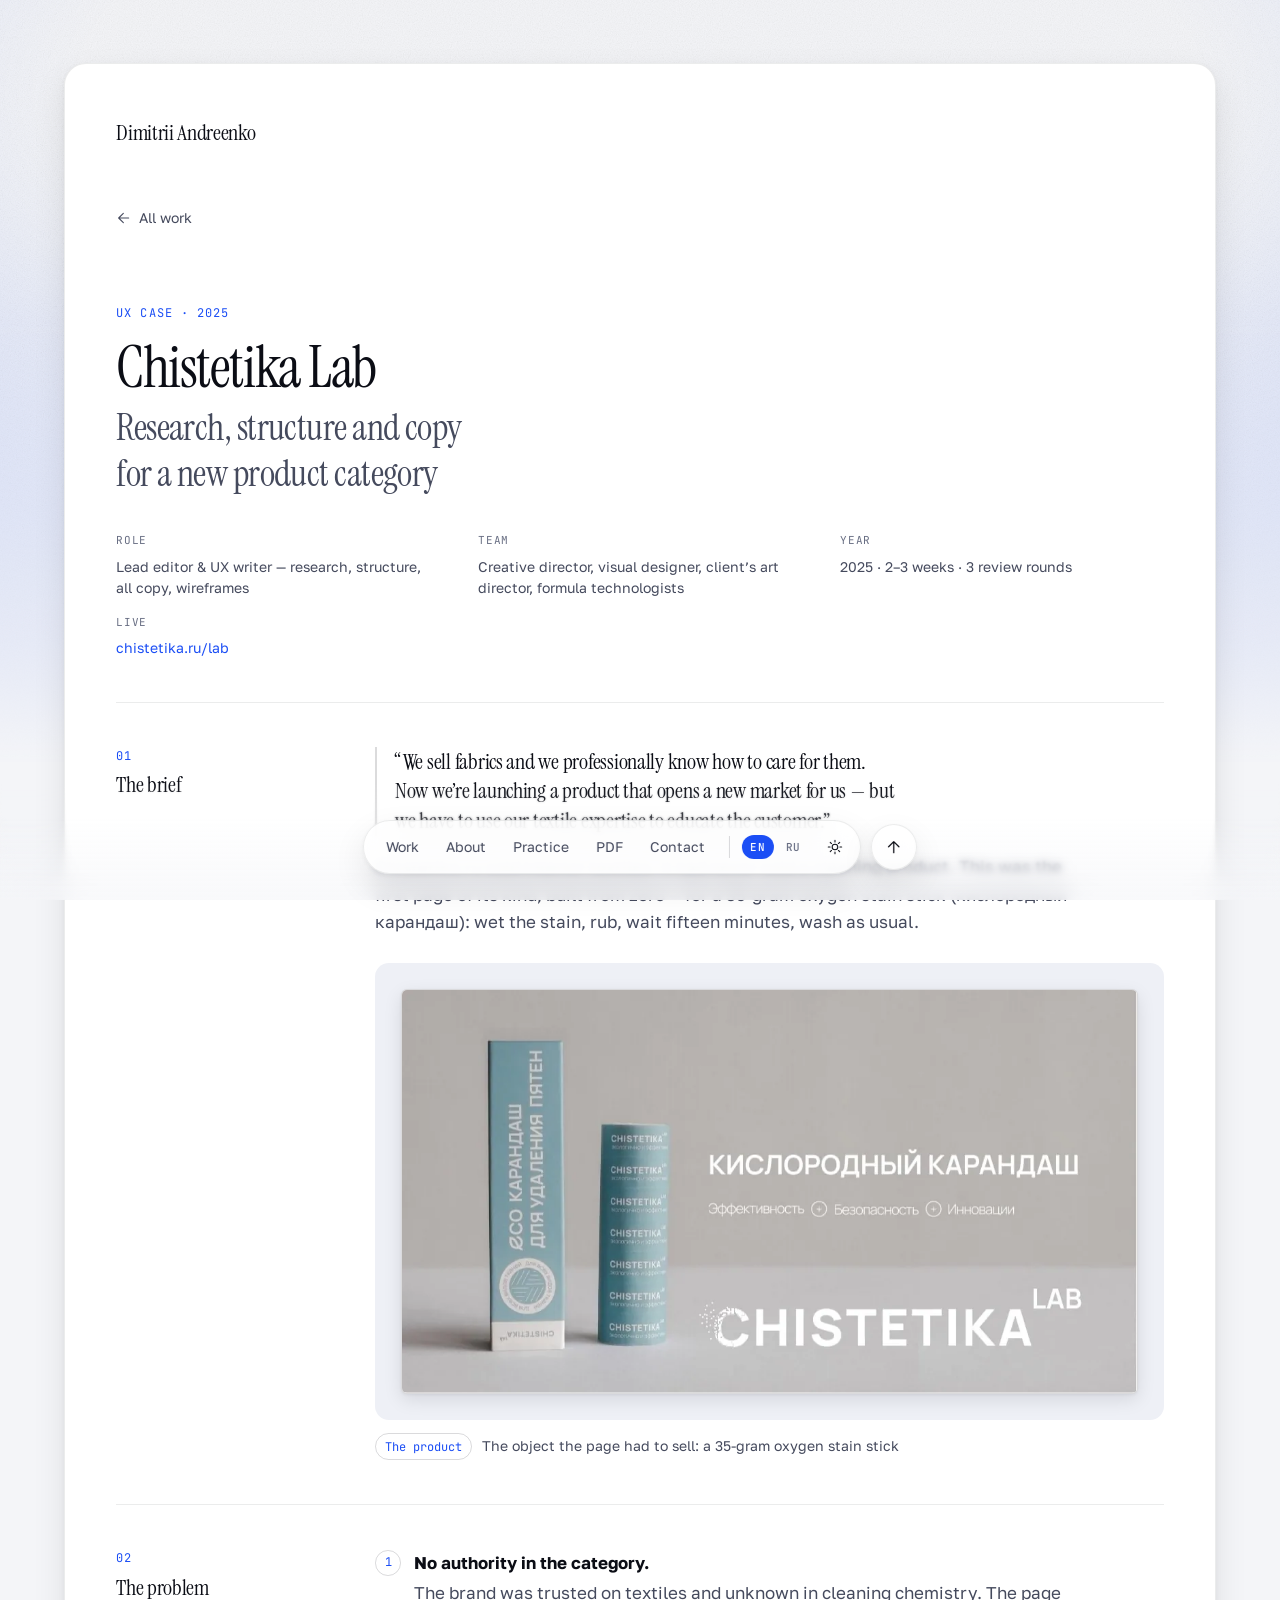
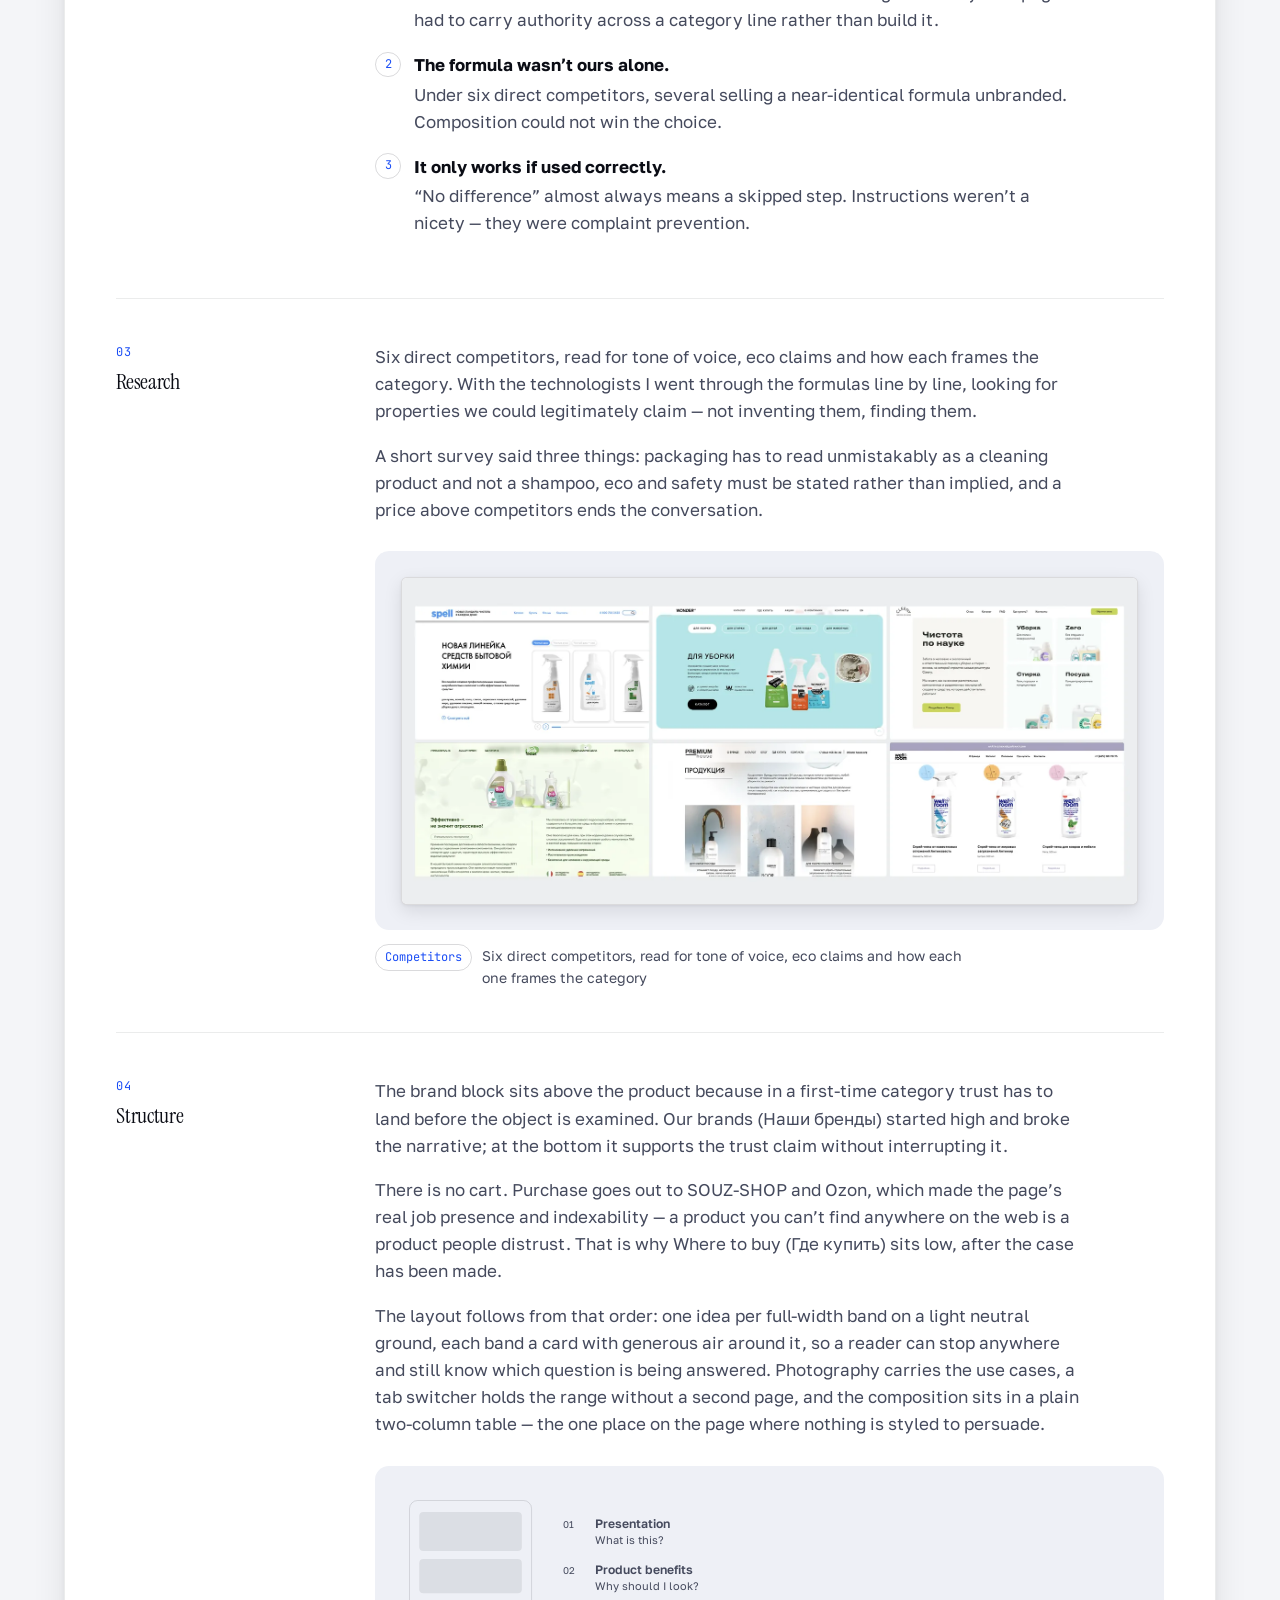
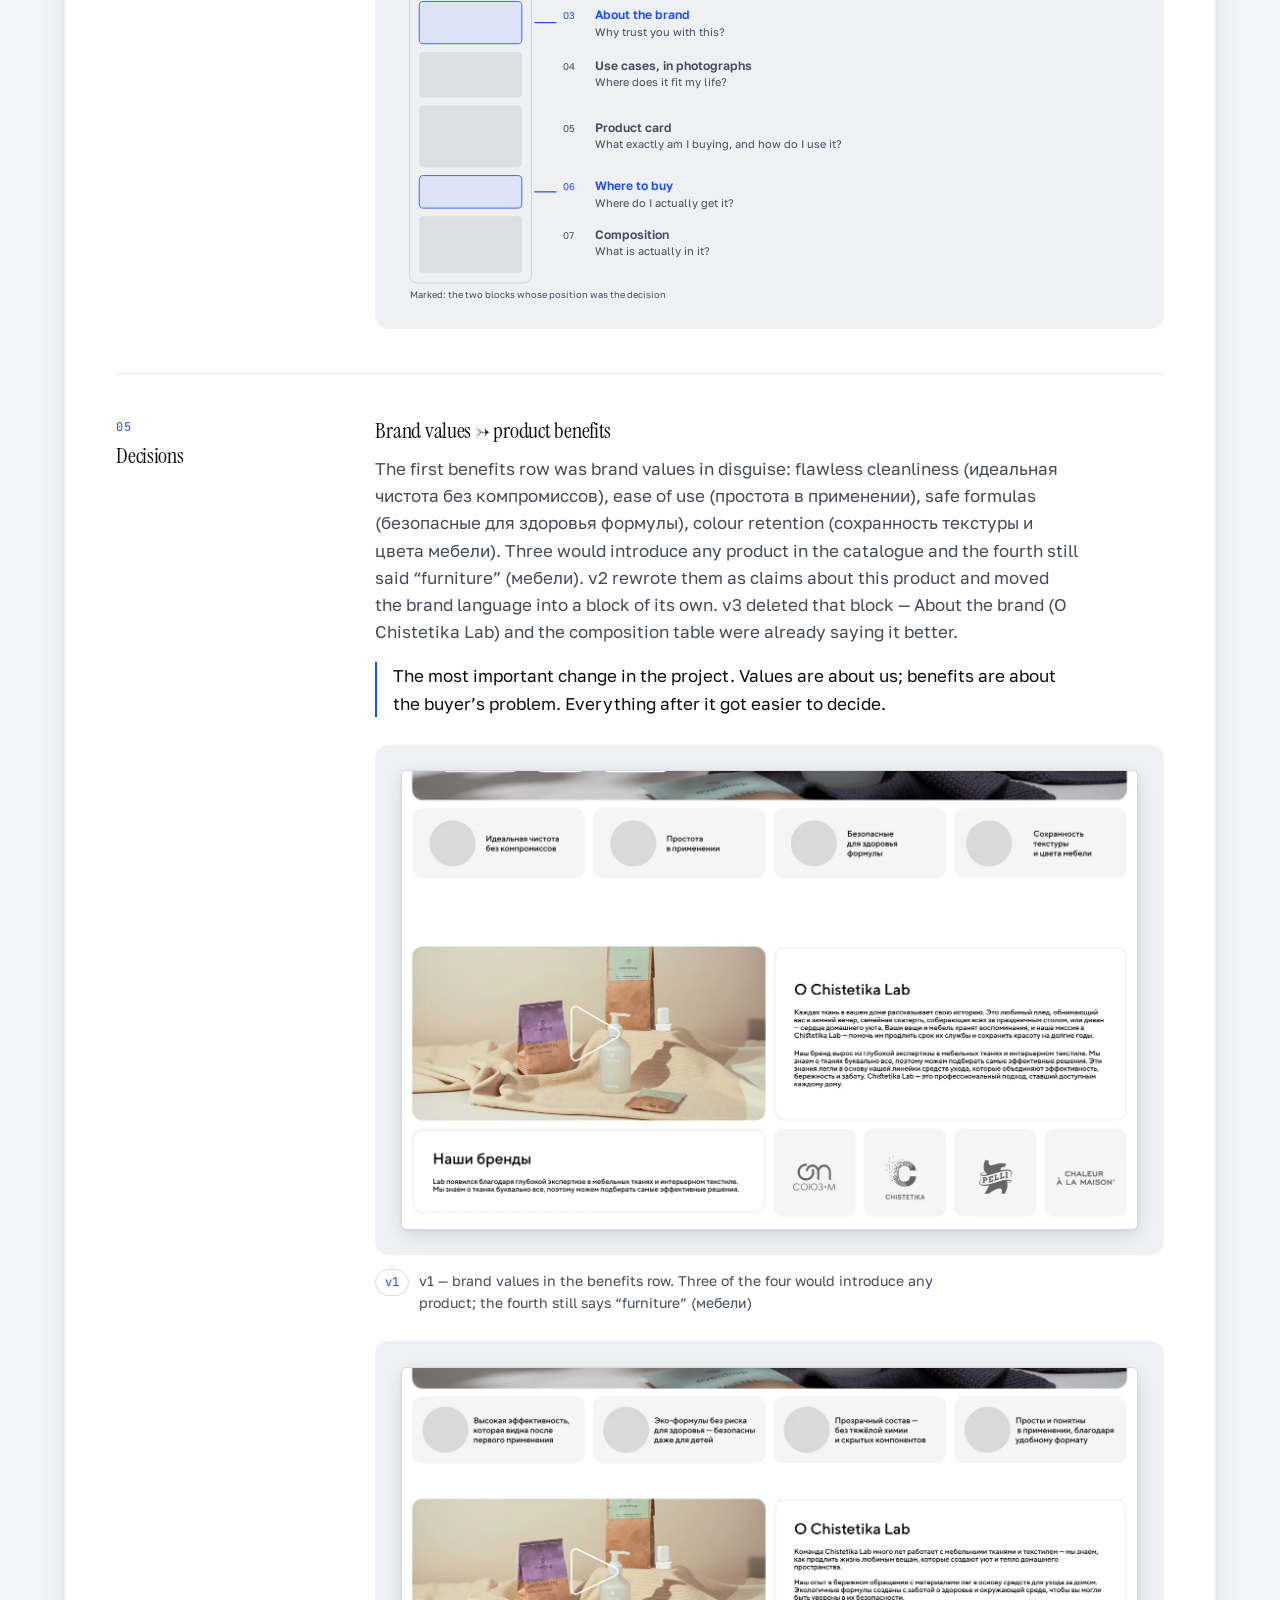
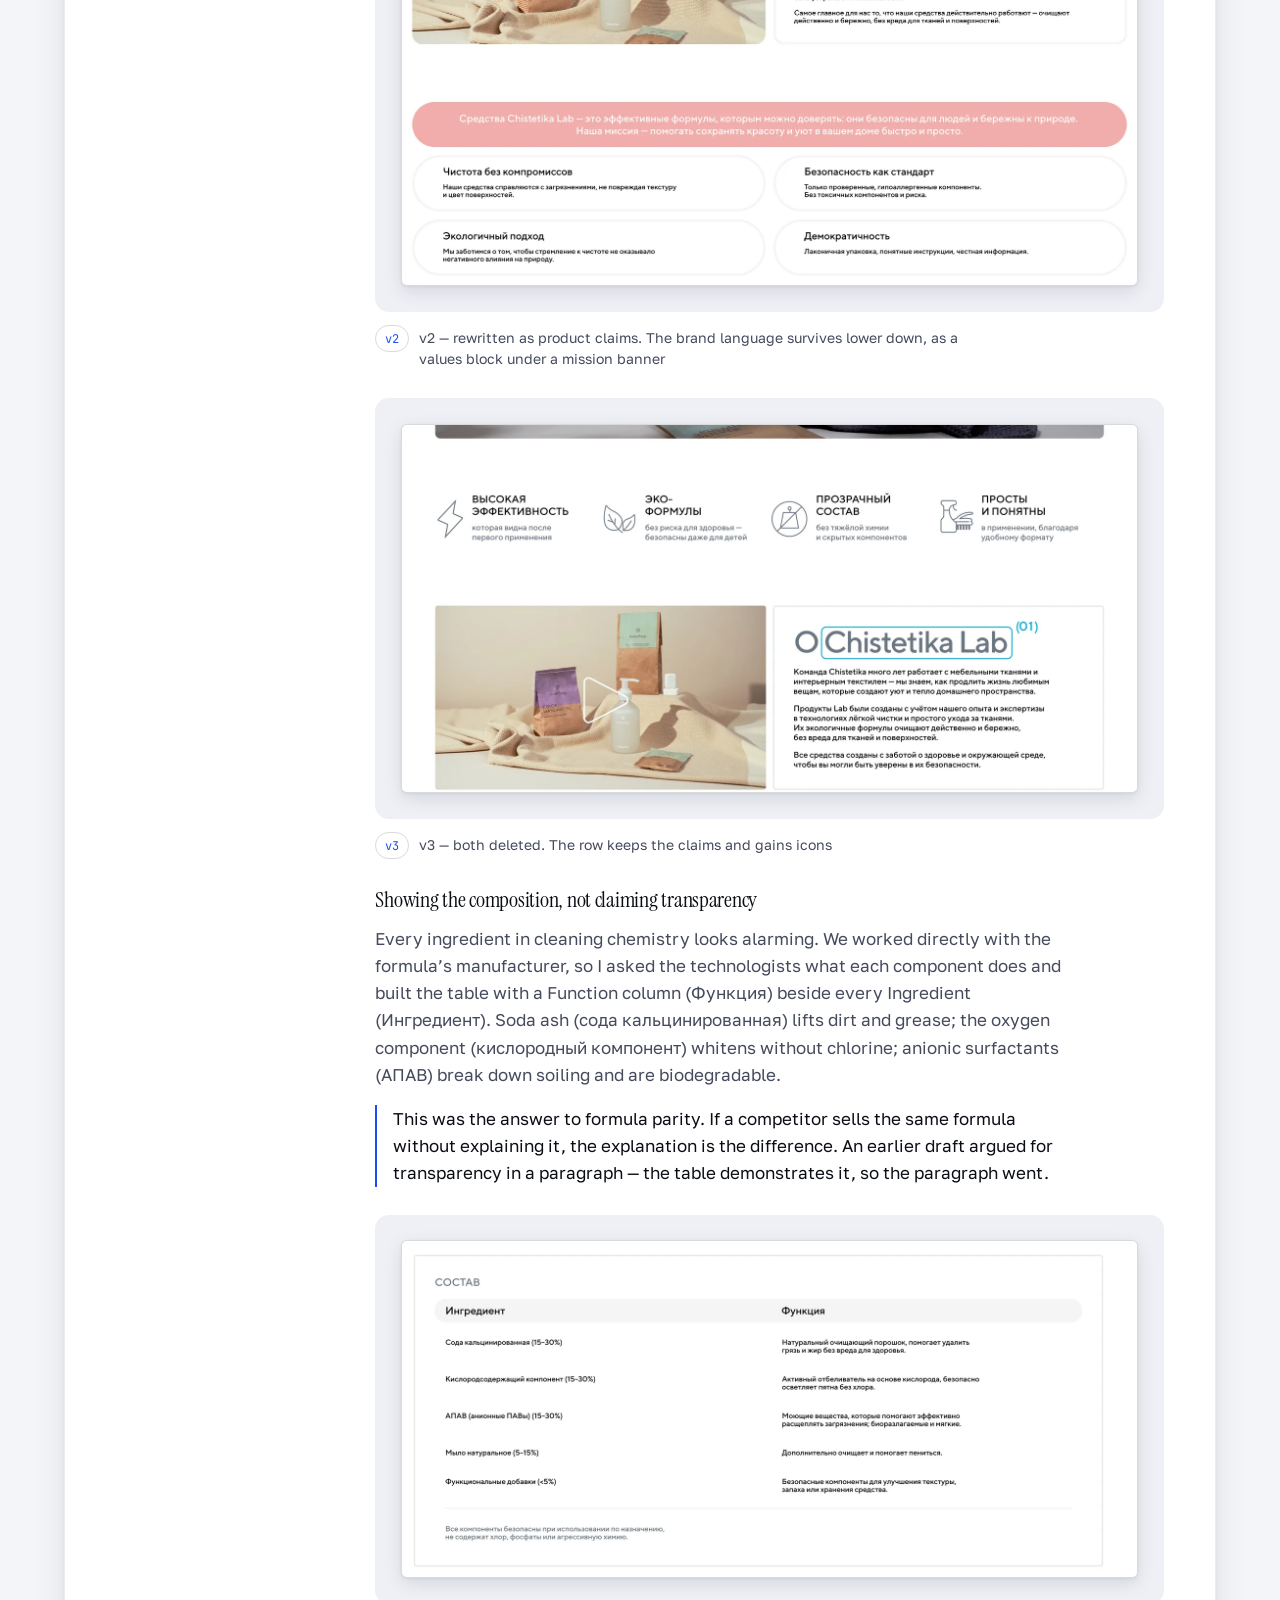
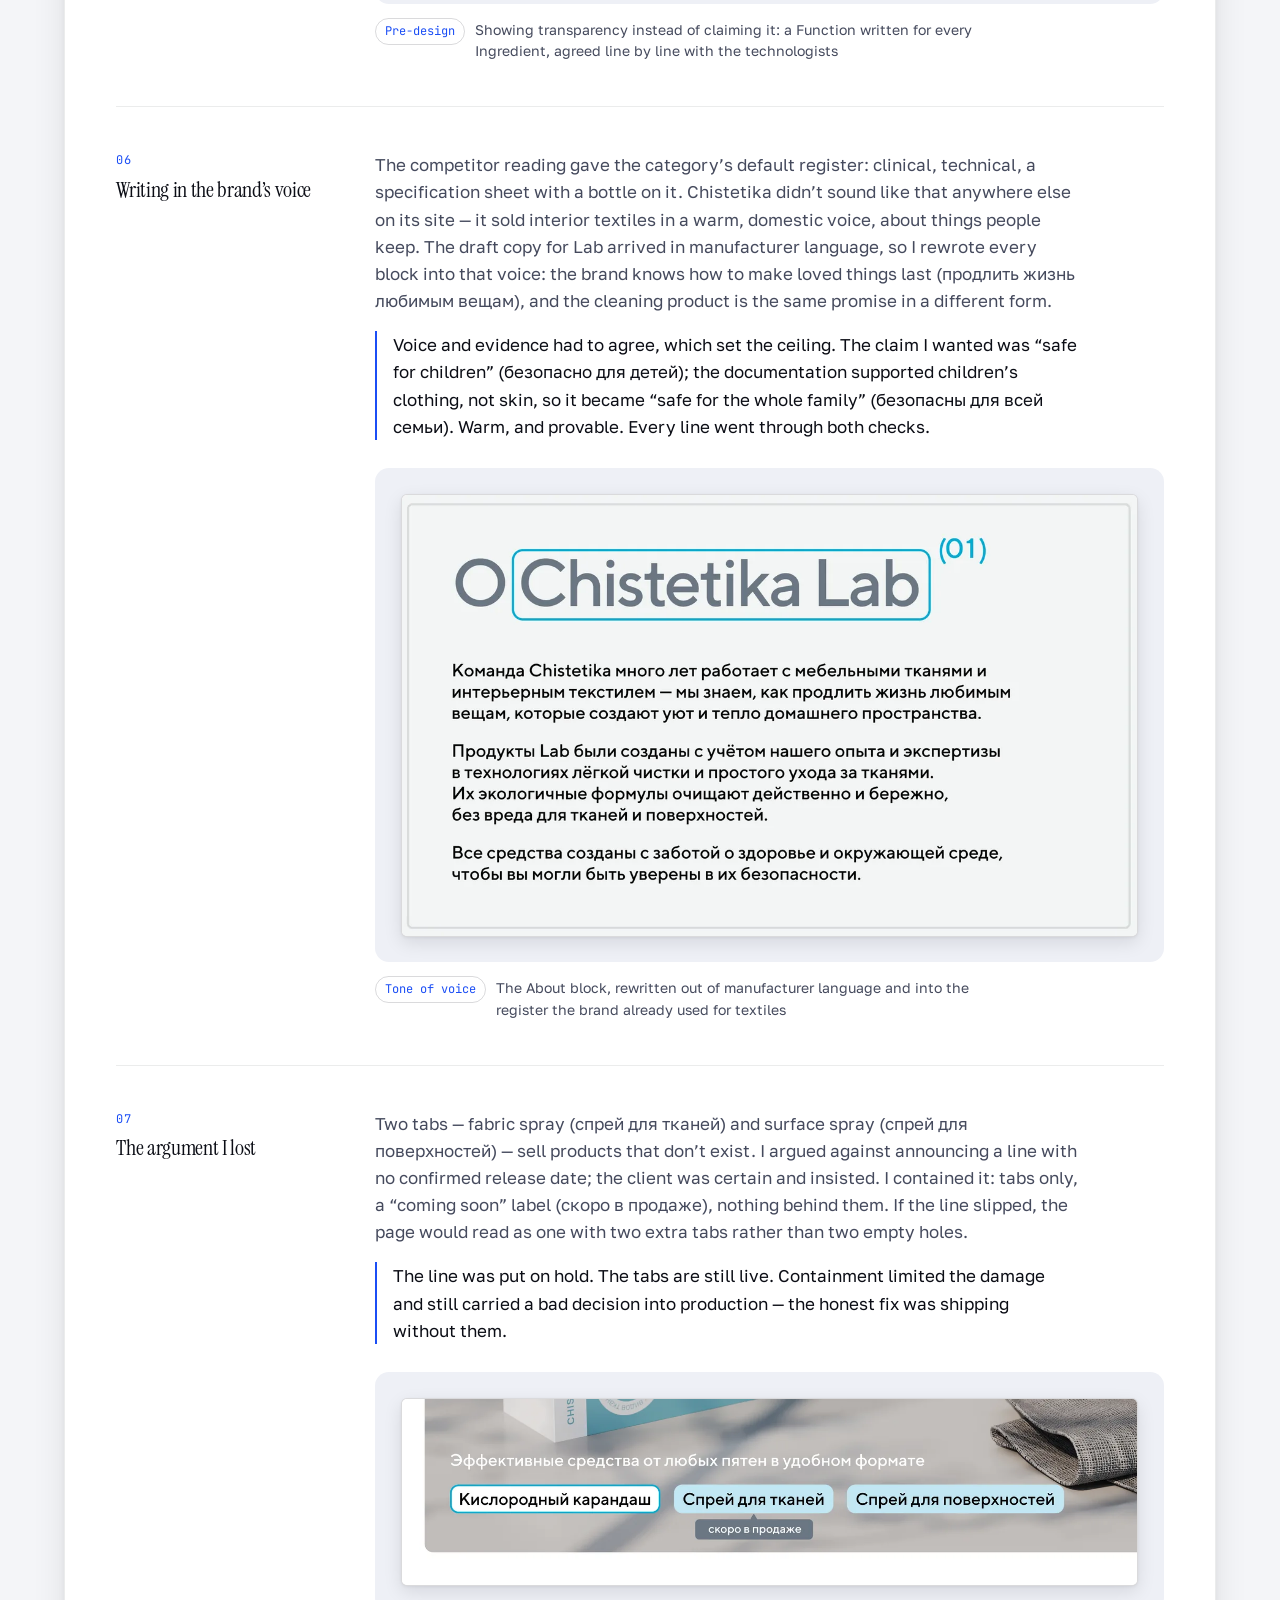
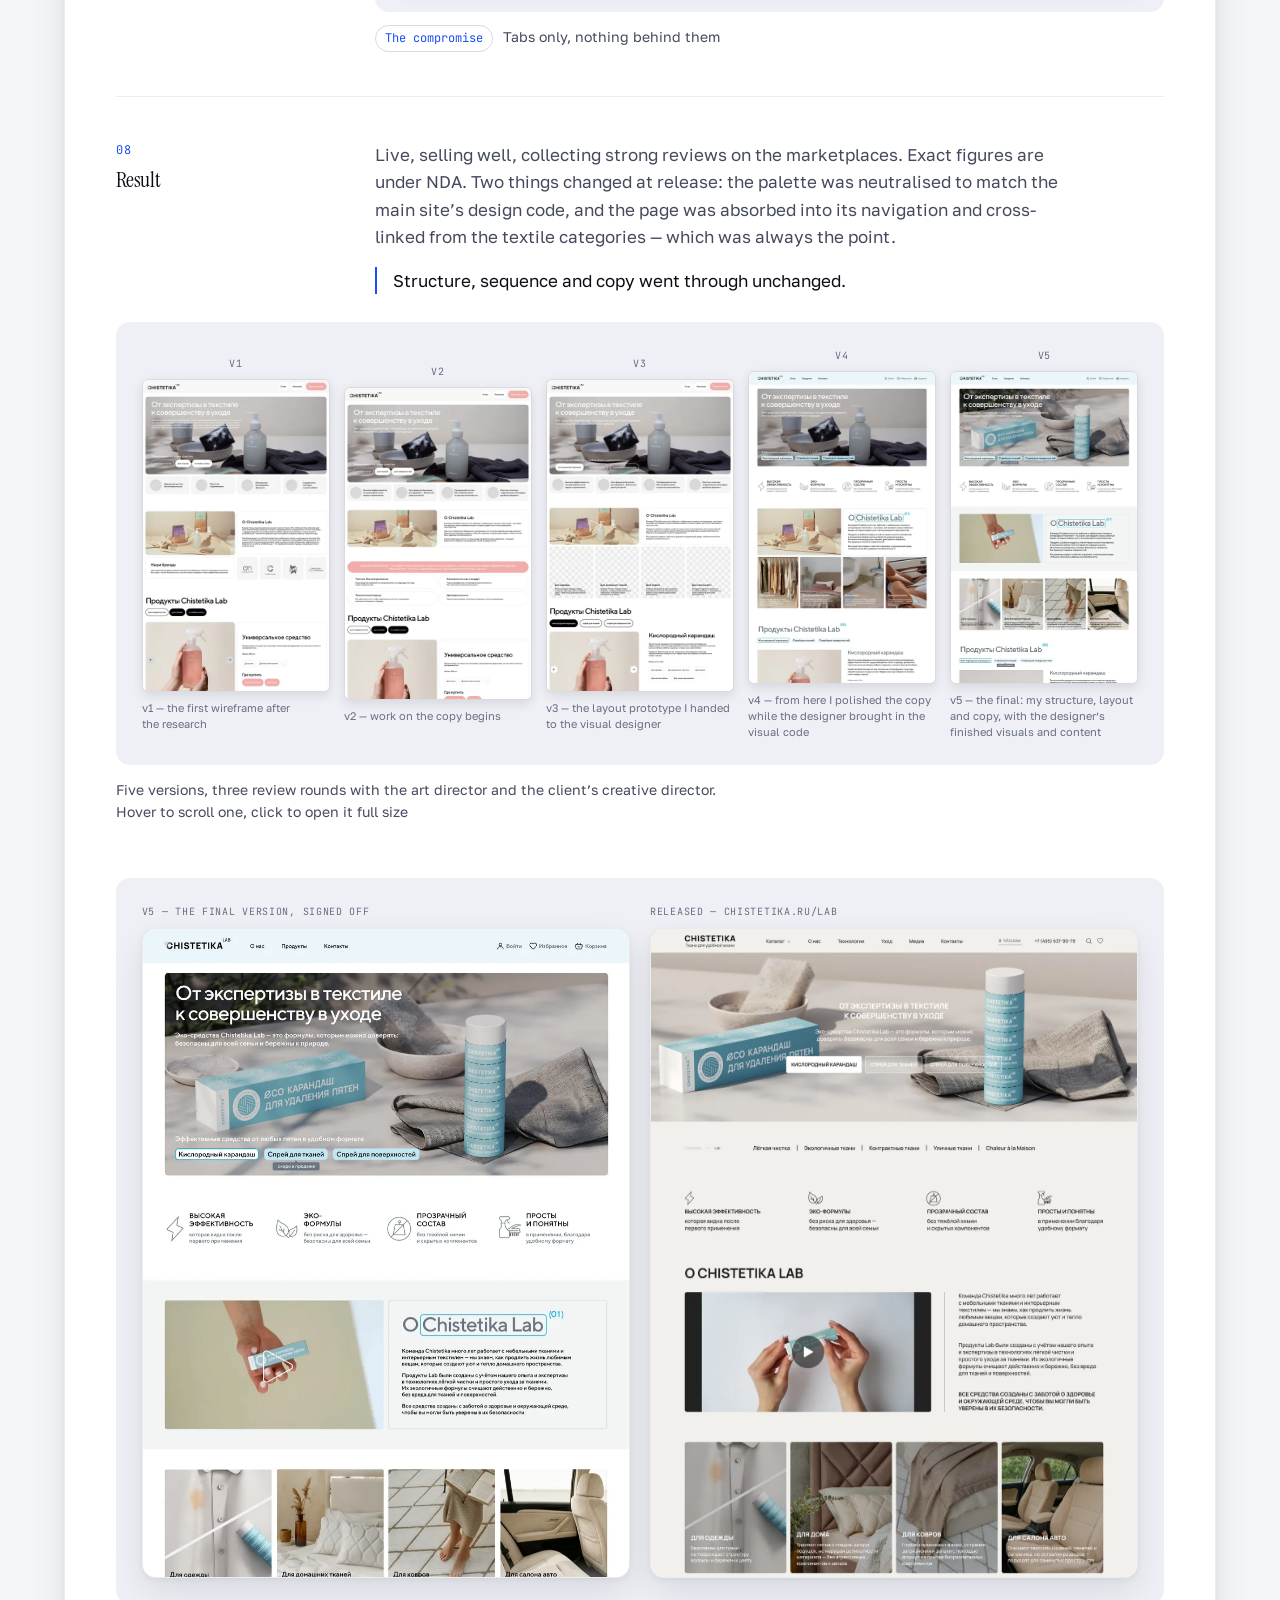
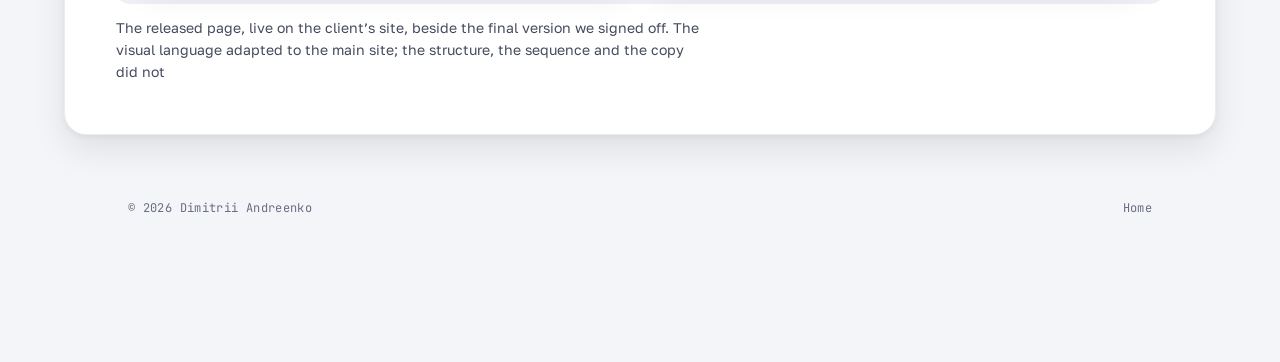
==== case-chistetika.html @ 04ab307d "Chistetika UX case, digital visuals gallery, blur-veil scroll reveal" ====
<!DOCTYPE html>
<html lang="en" data-theme="light">
<head>
<meta charset="UTF-8">
<meta name="viewport" content="width=device-width, initial-scale=1.0">
<title>Chistetika Lab — UX case — Dimitrii Andreenko</title>
<meta name="description" data-i18n="cs.meta.desc" content="A landing page for a product category the brand had never sold. Research, structure, copy and wireframes by Dimitrii Andreenko.">
<meta name="theme-color" content="#F4F5F8">

<link rel="preconnect" href="https://fonts.googleapis.com">
<link rel="preconnect" href="https://fonts.gstatic.com" crossorigin>
<link href="https://fonts.googleapis.com/css2?family=Instrument+Serif:ital@0;1&family=Golos+Text:wght@400;500;600&family=Playfair+Display:ital,wght@0,400;0,500;1,400&family=JetBrains+Mono:wght@400;500&display=swap" rel="stylesheet">
<link rel="stylesheet" href="styles.css">
<link rel="icon" href="favicon.svg" type="image/svg+xml">
<link rel="mask-icon" href="favicon.svg" color="#1B4EF5">
</head>
<body>

<div class="field" aria-hidden="true"></div>

<div class="veil" aria-hidden="true"><i></i><i></i><i></i><i></i></div>


<a class="skip-link" href="#main" data-i18n="a11y.skip">Skip to content</a>

<main id="main">
<section class="section section--page">
  <div class="wrap panel">

    <p class="masthead reveal">
      <a href="index.html" data-i18n="brand.name">Dimitrii Andreenko</a>
    </p>

    <a class="back-link reveal" href="index.html#work">
      <svg viewBox="0 0 24 24" aria-hidden="true"><path d="M19 12H5M11 19l-7-7 7-7"/></svg>
      <span data-i18n="cs.back">All work</span>
    </a>

    <article class="case">

      <header class="case__head reveal">
        <p class="case__eyebrow" data-i18n="cs.eyebrow">UX Case · 2025</p>
        <h1 class="case__title" data-i18n="cs.title">Chistetika Lab</h1>
        <p class="case__sub" data-i18n="cs.sub">A landing page for a product category the brand had never sold</p>

        <dl class="case__meta">
          <div><dt data-i18n="cs.k.role">Role</dt><dd data-i18n="cs.v.role">Lead editor &amp; UX writer</dd></div>
          <div><dt data-i18n="cs.k.team">Team</dt><dd data-i18n="cs.v.team">Creative director, visual designer, art director, technologists</dd></div>
          <div><dt data-i18n="cs.k.year">Year</dt><dd data-i18n="cs.v.year">2025</dd></div>
          <div><dt data-i18n="cs.k.live">Live</dt><dd><a href="https://chistetika.ru/lab" target="_blank" rel="noopener" data-i18n="cs.v.live">chistetika.ru/lab</a></dd></div>
        </dl>
      </header>

      <!-- ── 01 brief ─────────────────────────────────── -->
      <section class="case__sec reveal">
        <div class="case__aside">
          <div class="case__rail">
            <span class="case__num">01</span>
            <h2 class="case__h2" data-i18n="cs.h.brief">The brief</h2>
          </div>
        </div>
        <div class="case__body">
          <blockquote class="case__quote" data-i18n="cs.brief.quote">“We sell fabrics and we know how to care for them.”</blockquote>
          <p class="case__p" data-i18n="cs.brief.p1">Chistetika.ru sold interior textiles.</p>

          <figure class="fig fig--inline">
            <picture>
              <source srcset="images/chistetika/cover.webp" type="image/webp">
              <img class="fig__img" src="images/chistetika/cover.jpg" alt="" fetchpriority="high" decoding="async">
            </picture>
            <figcaption class="fig__cap">
              <span class="fig__step" data-i18n="cs.f1.tag">The product</span>
              <span data-i18n="cs.f1.cap">The object the page had to sell</span>
            </figcaption>
          </figure>
        </div>
      </section>

      <!-- ── 02 problem ───────────────────────────────── -->
      <section class="case__sec reveal">
        <div class="case__aside">
          <div class="case__rail">
            <span class="case__num">02</span>
            <h2 class="case__h2" data-i18n="cs.h.problem">The problem</h2>
          </div>
        </div>
        <div class="case__body">
          <ol class="case__points">
            <li><strong data-i18n="cs.pr.1t">No authority in the category.</strong>
                <span data-i18n="cs.pr.1p">Trusted on textiles, unknown in cleaning chemistry.</span></li>
            <li><strong data-i18n="cs.pr.2t">The formula wasn’t ours alone.</strong>
                <span data-i18n="cs.pr.2p">Composition could not win the choice.</span></li>
            <li><strong data-i18n="cs.pr.3t">It only works if used correctly.</strong>
                <span data-i18n="cs.pr.3p">Instructions were complaint prevention.</span></li>
          </ol>
        </div>
      </section>

      <!-- ── 03 research ──────────────────────────────── -->
      <section class="case__sec reveal">
        <div class="case__aside">
          <div class="case__rail">
            <span class="case__num">03</span>
            <h2 class="case__h2" data-i18n="cs.h.research">Research</h2>
          </div>
        </div>
        <div class="case__body">
          <p class="case__p" data-i18n="cs.res.p1">Six direct competitors, read for tone of voice.</p>
          <p class="case__p" data-i18n="cs.res.p2">A short survey said three things.</p>

          <figure class="fig fig--inline">
            <picture>
              <source srcset="images/chistetika/research.webp" type="image/webp">
              <img class="fig__img" src="images/chistetika/research.jpg" alt="" loading="lazy" decoding="async">
            </picture>
            <figcaption class="fig__cap">
              <span class="fig__step" data-i18n="cs.f2.tag">Competitors</span>
              <span data-i18n="cs.f2.cap">The competitive set</span>
            </figcaption>
          </figure>
        </div>
      </section>

      <!-- ── 04 structure — the proposal that came out of the research -->
      <section class="case__sec reveal">
        <div class="case__aside">
          <div class="case__rail">
            <span class="case__num">04</span>
            <h2 class="case__h2" data-i18n="cs.h.struct">Structure</h2>
          </div>
        </div>
        <div class="case__body">
          <p class="case__p" data-i18n="cs.str.p1">The brand block sits above the product.</p>
          <p class="case__p" data-i18n="cs.str.p2">There is no cart.</p>
          <p class="case__p" data-i18n="cs.str.p3">Layout: one idea per band.</p>

          <!-- Drawn inline rather than exported as a file: the labels are
               translated copy, so an .svg or .png would need an EN and a RU
               version, and neither would follow the dark theme. As markup
               it reads from the same dictionary as everything else. -->
          <figure class="fig fig--scheme fig--inline">
            <svg class="scheme" viewBox="0 0 900 500" role="img"
                 data-i18n-aria="cs.f5.cap" aria-label="Final block order and the reasoning behind it">
              <g class="scheme__page">
                <rect x="8" y="8" width="150" height="470" rx="10"/>
              </g>
              <g>
                <!-- 1 -->
                <rect class="scheme__blk" x="20" y="22" width="126" height="48" rx="5"/>
                <text class="scheme__n"  x="196" y="42">01</text>
                <text class="scheme__b"  x="236" y="42" data-i18n="cs.dia.b1">Presentation</text>
                <text class="scheme__q"  x="236" y="62" data-i18n="cs.dia.q1">What is this?</text>
                <!-- 2 -->
                <rect class="scheme__blk" x="20" y="80" width="126" height="42" rx="5"/>
                <text class="scheme__n"  x="196" y="98">02</text>
                <text class="scheme__b"  x="236" y="98" data-i18n="cs.dia.b2">Product benefits</text>
                <text class="scheme__q"  x="236" y="118" data-i18n="cs.dia.q2">Why should I look?</text>
                <!-- 3 · a placement decision -->
                <rect class="scheme__blk is-key" x="20" y="132" width="126" height="52" rx="5"/>
                <text class="scheme__n is-key" x="196" y="154">03</text>
                <text class="scheme__b is-key" x="236" y="154" data-i18n="cs.dia.b3">About the brand</text>
                <text class="scheme__q"  x="236" y="174" data-i18n="cs.dia.q3">Why trust you with this?</text>
                <!-- 4 -->
                <rect class="scheme__blk" x="20" y="194" width="126" height="56" rx="5"/>
                <text class="scheme__n"  x="196" y="216">04</text>
                <text class="scheme__b"  x="236" y="216" data-i18n="cs.dia.b4">Use cases, in photographs</text>
                <text class="scheme__q"  x="236" y="236" data-i18n="cs.dia.q4">Where does it fit my life?</text>
                <!-- 5 -->
                <rect class="scheme__blk" x="20" y="260" width="126" height="76" rx="5"/>
                <text class="scheme__n"  x="196" y="292">05</text>
                <text class="scheme__b"  x="236" y="292" data-i18n="cs.dia.b5">Product card</text>
                <text class="scheme__q"  x="236" y="312" data-i18n="cs.dia.q5">What exactly am I buying, and how do I use it?</text>
                <!-- 6 · a placement decision -->
                <rect class="scheme__blk is-key" x="20" y="346" width="126" height="40" rx="5"/>
                <text class="scheme__n is-key" x="196" y="364">06</text>
                <text class="scheme__b is-key" x="236" y="364" data-i18n="cs.dia.b6">Where to buy</text>
                <text class="scheme__q"  x="236" y="384" data-i18n="cs.dia.q6">Where do I actually get it?</text>
                <!-- 7 -->
                <rect class="scheme__blk" x="20" y="396" width="126" height="70" rx="5"/>
                <text class="scheme__n"  x="196" y="424">07</text>
                <text class="scheme__b"  x="236" y="424" data-i18n="cs.dia.b7">Composition</text>
                <text class="scheme__q"  x="236" y="444" data-i18n="cs.dia.q7">What is actually in it?</text>
              </g>
              <!-- the two blocks whose position was argued for -->
              <g class="scheme__mark">
                <path d="M162 158 h 26"/>
                <path d="M162 366 h 26"/>
              </g>
              <text class="scheme__key" x="8" y="496" data-i18n="cs.dia.key">Marked: the two blocks whose position was the decision.</text>
            </svg>
          </figure>

        </div>
      </section>

      <!-- ── 05 decisions ─────────────────────────────── -->
      <section class="case__sec reveal">
        <div class="case__aside">
          <div class="case__rail">
            <span class="case__num">05</span>
            <h2 class="case__h2" data-i18n="cs.h.dec">Decisions</h2>
          </div>
        </div>
        <div class="case__body">
          <h3 class="case__h3" data-i18n="cs.d1.h">Brand values → product benefits</h3>
          <p class="case__p" data-i18n="cs.d1.p1">The first benefits row was brand values in disguise.</p>
          <p class="case__p case__p--lead" data-i18n="cs.d1.p2">The most important change in the project.</p>

          <figure class="fig fig--stack fig--inline">
            <div class="fig__step-row">
              <picture>
                <source srcset="images/chistetika/benefits-1.webp" type="image/webp">
                <img class="fig__img" src="images/chistetika/benefits-1.jpg" alt="" loading="lazy" decoding="async">
              </picture>
              <p class="fig__step-cap"><span class="fig__step">v1</span> <span data-i18n="cs.f3.s1">Brand values in the benefits row.</span></p>
            </div>
            <div class="fig__step-row">
              <picture>
                <source srcset="images/chistetika/benefits-2.webp" type="image/webp">
                <img class="fig__img" src="images/chistetika/benefits-2.jpg" alt="" loading="lazy" decoding="async">
              </picture>
              <p class="fig__step-cap"><span class="fig__step">v2</span> <span data-i18n="cs.f3.s2">Rewritten as product claims.</span></p>
            </div>
            <div class="fig__step-row">
              <picture>
                <source srcset="images/chistetika/benefits-3.webp" type="image/webp">
                <img class="fig__img" src="images/chistetika/benefits-3.jpg" alt="" loading="lazy" decoding="async">
              </picture>
              <p class="fig__step-cap"><span class="fig__step">v3</span> <span data-i18n="cs.f3.s3">Both deleted.</span></p>
            </div>
          </figure>
        </div>

        <div class="case__body">
          <h3 class="case__h3" data-i18n="cs.d2.h">Showing the composition, not claiming transparency</h3>
          <p class="case__p" data-i18n="cs.d2.p1">Every ingredient in cleaning chemistry looks alarming.</p>
          <p class="case__p case__p--lead" data-i18n="cs.d2.p2">This was the answer to formula parity.</p>

          <figure class="fig fig--inline">
            <picture>
              <source srcset="images/chistetika/composition-1.webp" type="image/webp">
              <img class="fig__img" src="images/chistetika/composition-1.jpg" alt="" loading="lazy" decoding="async">
            </picture>
            <figcaption class="fig__cap">
              <span class="fig__step" data-i18n="cs.f4.k1">Pre-design</span>
              <span data-i18n="cs.f4.cap">Every ingredient with its function</span>
            </figcaption>
          </figure>
        </div>
      </section>

      <!-- ── 06 writing ───────────────────────────────── -->
      <section class="case__sec reveal">
        <div class="case__aside">
          <div class="case__rail">
            <span class="case__num">06</span>
            <h2 class="case__h2" data-i18n="cs.h.write">Writing inside the constraint</h2>
          </div>
        </div>
        <div class="case__body">
          <p class="case__p" data-i18n="cs.wr.p1">The claim I wanted was “safe for children.”</p>
          <p class="case__p case__p--lead" data-i18n="cs.wr.p2">It became “safe for the whole family.”</p>

          <figure class="fig fig--inline">
            <picture>
              <source srcset="images/chistetika/tov.webp" type="image/webp">
              <img class="fig__img" src="images/chistetika/tov.jpg" alt="" loading="lazy" decoding="async">
            </picture>
            <figcaption class="fig__cap">
              <span class="fig__step" data-i18n="cs.f6.tag">Tone of voice</span>
              <span data-i18n="cs.f6.cap">The About block, rewritten in the brand’s own register</span>
            </figcaption>
          </figure>
        </div>
      </section>

      <!-- ── 07 lost argument ─────────────────────────── -->
      <section class="case__sec reveal">
        <div class="case__aside">
          <div class="case__rail">
            <span class="case__num">07</span>
            <h2 class="case__h2" data-i18n="cs.h.lost">The argument I lost</h2>
          </div>
        </div>
        <div class="case__body">
          <p class="case__p" data-i18n="cs.lost.p1">Two tabs sell products that don’t exist.</p>
          <p class="case__p case__p--lead" data-i18n="cs.lost.p2">Containment limited the damage and still carried a bad decision into production.</p>

          <figure class="fig fig--inline">
            <picture>
              <source srcset="images/chistetika/lost-tabs.webp" type="image/webp">
              <img class="fig__img" src="images/chistetika/lost-tabs.jpg" alt="" loading="lazy" decoding="async">
            </picture>
            <figcaption class="fig__cap">
              <span class="fig__step" data-i18n="cs.f7.tag">The compromise</span>
              <span data-i18n="cs.f7.cap">Tabs only, nothing behind them</span>
            </figcaption>
          </figure>
        </div>
      </section>

      <!-- ── 08 result ────────────────────────────────── -->
      <section class="case__sec case__sec--end reveal">
        <div class="case__aside">
          <div class="case__rail">
            <span class="case__num">08</span>
            <h2 class="case__h2" data-i18n="cs.h.result">Result</h2>
          </div>
        </div>
        <div class="case__body">
          <p class="case__p" data-i18n="cs.rs.p1">Live, selling well, strong marketplace reviews.</p>
          <p class="case__p case__p--lead" data-i18n="cs.rs.p2">Structure, sequence and copy went through unchanged.</p>
        </div>

        <!-- Five full-page shots, tall windows so each silhouette reads.
             --travel = (imageHeight - windowHeight) / imageHeight x 100,
             window 3/5. Hover crawls one shot; click opens it full size. -->
        <figure class="fig fig--strip fig--wide">
          <div class="fig__grid">
            <button class="strip__item" type="button"
                    data-zoom="0"
                    data-zoom-src="images/chistetika/v1-full.jpg"
                    data-zoom-srcset="images/chistetika/v1-full.webp"
                    data-zoom-label="v1"
                    data-zoom-cap="cs.f8.v1">
              <span class="strip__label">v1</span>
              <span class="strip__win">
                <picture class="strip__reel" style="--travel:-42.45%; --dur:14s">
                  <source srcset="images/chistetika/v1.webp" type="image/webp">
                  <img src="images/chistetika/v1.jpg" alt="" loading="lazy" decoding="async">
                </picture>
              </span>
              <span class="strip__desc" data-i18n="cs.f8.v1">v1</span>
            </button>
            <button class="strip__item" type="button"
                    data-zoom="1"
                    data-zoom-src="images/chistetika/v2-full.jpg"
                    data-zoom-srcset="images/chistetika/v2-full.webp"
                    data-zoom-label="v2"
                    data-zoom-cap="cs.f8.v2">
              <span class="strip__label">v2</span>
              <span class="strip__win">
                <picture class="strip__reel" style="--travel:-42.45%; --dur:14s">
                  <source srcset="images/chistetika/v2.webp" type="image/webp">
                  <img src="images/chistetika/v2.jpg" alt="" loading="lazy" decoding="async">
                </picture>
              </span>
              <span class="strip__desc" data-i18n="cs.f8.v2">v2</span>
            </button>
            <button class="strip__item" type="button"
                    data-zoom="2"
                    data-zoom-src="images/chistetika/v3-full.jpg"
                    data-zoom-srcset="images/chistetika/v3-full.webp"
                    data-zoom-label="v3"
                    data-zoom-cap="cs.f8.v3">
              <span class="strip__label">v3</span>
              <span class="strip__win">
                <picture class="strip__reel" style="--travel:-42.45%; --dur:14s">
                  <source srcset="images/chistetika/v3.webp" type="image/webp">
                  <img src="images/chistetika/v3.jpg" alt="" loading="lazy" decoding="async">
                </picture>
              </span>
              <span class="strip__desc" data-i18n="cs.f8.v3">v3</span>
            </button>
            <button class="strip__item" type="button"
                    data-zoom="3"
                    data-zoom-src="images/chistetika/v4-full.jpg"
                    data-zoom-srcset="images/chistetika/v4-full.webp"
                    data-zoom-label="v4"
                    data-zoom-cap="cs.f8.v4">
              <span class="strip__label">v4</span>
              <span class="strip__win">
                <picture class="strip__reel" style="--travel:-42.46%; --dur:14s">
                  <source srcset="images/chistetika/v4.webp" type="image/webp">
                  <img src="images/chistetika/v4.jpg" alt="" loading="lazy" decoding="async">
                </picture>
              </span>
              <span class="strip__desc" data-i18n="cs.f8.v4">v4</span>
            </button>
            <button class="strip__item" type="button"
                    data-zoom="4"
                    data-zoom-src="images/chistetika/v5-full.jpg"
                    data-zoom-srcset="images/chistetika/v5-full.webp"
                    data-zoom-label="v5"
                    data-zoom-cap="cs.f8.v5">
              <span class="strip__label">v5</span>
              <span class="strip__win">
                <picture class="strip__reel" style="--travel:-46.69%; --dur:15s">
                  <source srcset="images/chistetika/v5.webp" type="image/webp">
                  <img src="images/chistetika/v5.jpg" alt="" loading="lazy" decoding="async">
                </picture>
              </span>
              <span class="strip__desc" data-i18n="cs.f8.v5">v5</span>
            </button>
          </div>
          <figcaption class="fig__cap" data-i18n="cs.f8.cap">Five versions, three review rounds.</figcaption>
        </figure>

        <!-- The close: what I handed over beside what shipped.
             Windows are 3/4 here, so --travel is recomputed for them. -->
        <figure class="fig fig--pair fig--wide">
          <div class="fig__grid">
            <div class="pair__item">
              <span class="pair__label" data-i18n="cs.f9.a">v5 — the version I handed over</span>
              <div class="shot">
                <div class="shot__window">
                  <picture class="shot__reel" style="--travel:-57.35%; --dur:30s">
                    <source srcset="images/chistetika/final-v5.webp" type="image/webp">
                    <img src="images/chistetika/final-v5.jpg" alt="" loading="lazy" decoding="async">
                  </picture>
                </div>
              </div>
            </div>
            <div class="pair__item">
              <span class="pair__label" data-i18n="cs.f9.b">Released — chistetika.ru/lab</span>
              <div class="shot">
                <div class="shot__window">
                  <picture class="shot__reel" style="--travel:-53.12%; --dur:30s">
                    <source srcset="images/chistetika/live-page.webp" type="image/webp">
                    <img src="images/chistetika/live-page.jpg" alt="" loading="lazy" decoding="async">
                  </picture>
                </div>
              </div>
            </div>
          </div>
          <figcaption class="fig__cap" data-i18n="cs.f9.cap">The released page, live on the client’s site.</figcaption>
        </figure>

      </section>

    </article>
  </div>
</section>
</main>

<footer class="site-footer">
  <div class="wrap footer-inner">
    <p>&copy; <span id="year">2026</span> <span data-i18n="brand.name">Dimitrii Andreenko</span></p>
    <a href="index.html" class="to-top" data-i18n="gal.home">Home</a>
  </div>
</footer>

<!-- ────────────────  FULL-SIZE VERSION VIEWER  ───────────────
     Opened by the version strip. The image is taller than any
     screen, so the overlay scrolls rather than trying to fit. -->
<div class="zoom" id="zoom" hidden>
  <div class="zoom__bar">
    <span class="zoom__label" id="zoom-label">v1</span>
    <span class="zoom__desc" id="zoom-desc"></span>
    <button class="zoom__btn" type="button" id="zoom-prev" data-i18n-aria="cs.zoom.prev" aria-label="Previous version">
      <svg viewBox="0 0 24 24" aria-hidden="true"><path d="M15 5l-7 7 7 7"/></svg>
    </button>
    <button class="zoom__btn" type="button" id="zoom-next" data-i18n-aria="cs.zoom.next" aria-label="Next version">
      <svg viewBox="0 0 24 24" aria-hidden="true"><path d="M9 5l7 7-7 7"/></svg>
    </button>
    <button class="zoom__btn zoom__btn--close" type="button" data-zoom-close data-i18n-aria="cs.zoom.close" aria-label="Close">
      <svg viewBox="0 0 24 24" aria-hidden="true"><path d="M6 6l12 12M18 6L6 18"/></svg>
    </button>
  </div>
  <div class="zoom__scroll" data-zoom-close>
    <picture class="zoom__pic">
      <source id="zoom-source" srcset="" type="image/webp">
      <img id="zoom-img" src="" alt="">
    </picture>
  </div>
</div>

<!-- ─────────────────────────  DOCK  ───────────────────────── -->
<div class="dock-zone">
  <nav class="dock" aria-label="Primary">
    <div class="dock__progress" id="scroll-progress" aria-hidden="true"></div>

    <ul class="dock__nav">
      <li><a href="index.html#work"      class="dock__link" data-i18n="nav.work">Work</a></li>
      <li><a href="index.html#about"     class="dock__link" data-i18n="nav.about">About</a></li>
      <li><a href="index.html#practice"  class="dock__link" data-i18n="nav.practice">Practice</a></li>
      <li><a href="index.html#portfolio" class="dock__link" data-i18n="nav.pdf">PDF</a></li>
      <li><a href="index.html#contact"   class="dock__link" data-i18n="nav.contact">Contact</a></li>
    </ul>

    <span class="dock__sep" aria-hidden="true"></span>

    <div class="lang" role="group" aria-label="Language / Язык">
      <button class="lang__btn is-active" type="button" data-lang="en" aria-pressed="true">EN</button>
      <button class="lang__btn" type="button" data-lang="ru" aria-pressed="false">RU</button>
    </div>

    <button class="icon-btn" id="theme-toggle" type="button" aria-label="Switch to dark theme" aria-pressed="false">
      <svg class="icon icon--sun" viewBox="0 0 24 24" aria-hidden="true"><circle cx="12" cy="12" r="4.2"/><g><path d="M12 2v2.6M12 19.4V22M22 12h-2.6M4.6 12H2M19.07 4.93l-1.84 1.84M6.77 17.23l-1.84 1.84M19.07 19.07l-1.84-1.84M6.77 6.77L4.93 4.93"/></g></svg>
      <svg class="icon icon--moon" viewBox="0 0 24 24" aria-hidden="true"><path d="M20.5 14.6A8.6 8.6 0 0 1 9.4 3.5a8.6 8.6 0 1 0 11.1 11.1z"/></svg>
    </button>
  </nav>

  <a class="dock-top" href="#main" id="to-top" data-i18n-aria="footer.top" aria-label="Back to top">
    <svg viewBox="0 0 24 24" aria-hidden="true"><path d="M12 20V5M5 12l7-7 7 7"/></svg>
  </a>
</div>

<script src="i18n.js"></script>
<script src="case-chistetika.js"></script>
<script src="projects.js"></script>
<script src="main.js"></script>
</body>
</html>
---- styles.css ----
/* ============================================================
   Dimitri Andreenko — portfolio
   Editorial / typographic system · EN / RU
   ------------------------------------------------------------
   1. Tokens     4. Header    7. About      10. Contact
   2. Base       5. Hero      8. Practice   11. Footer
   3. Layout     6. Work      9. PDF        12. Responsive
   ============================================================ */

/* ── 1. TOKENS ───────────────────────────────────────────── */
:root{
  /* palette — light.
     --paper is the acid field the cards float on; --card is the
     surface content actually sits on. Ink is warm-shifted to sit
     with the lime rather than fight it.                        */
  --paper:      #f4f5f8;              /* the field panels sit on */
  --card:       #ffffff;              /* panel surface */
  --paper-2:    #eef0f6;              /* inset surfaces on a panel */
  --ink:        #0b0d15;
  --ink-2:      #454a5d;
  --ink-3:      #686e83;
  --rule:       rgba(11,13,21,.15);
  --rule-soft:  rgba(11,13,21,.08);
  --accent:     #1b4ef5;
  --accent-2:   #1b4ef5;              /* accent for large fills */
  --accent-ink: #ffffff;
  --accent-wash: rgba(27,78,245,.08);
  --stamp:      #ff6a13;
  --stamp-ink:  #241703;
  /* The stamp orange is 2.87:1 — a fill colour, never a text colour.
     --warm-ink is the same hue darkened until it passes AA (4.85 on
     paper), for anywhere orange has to be read rather than seen.   */
  --warm-ink:   #b8480c;
  --warm-wash:  rgba(255,106,19,.07);
  /* atmospheric field behind the hero */
  --field-tint:  rgba(27,78,245,.17);
  --field-deep:  rgba(27,78,245,.24);
  --grain-op:    .16;
  /* lifted off the page vs pressed into it — same number of
     drop-shadow() functions in both so the filter interpolates */
  --stamp-lift:  drop-shadow(0 10px 20px rgba(24,14,0,.30)) drop-shadow(0 2px 5px rgba(24,14,0,.18));
  --stamp-press: drop-shadow(0 1px 2px rgba(24,14,0,.22))   drop-shadow(0 0 1px rgba(24,14,0,.10));
  /* white on light grey is a small value step, so the panel edge is
     carried by a hairline border and the shadow supplies the lift */
  --card-shadow: 0 14px 34px rgba(11,13,21,.09), 0 2px 6px rgba(11,13,21,.05);

  /* type */
  --serif: "Instrument Serif", "Playfair Display", "Iowan Old Style", Georgia, serif;
  --sans:  "Golos Text", -apple-system, BlinkMacSystemFont, "Segoe UI", sans-serif;
  --mono:  "JetBrains Mono", ui-monospace, "SF Mono", Menlo, monospace;

  /* fluid scale */
  --t-xs:   0.75rem;
  --t-sm:   0.875rem;
  --t-base: clamp(1rem, 0.96rem + 0.2vw, 1.0625rem);
  --t-lg:   clamp(1.125rem, 1.04rem + 0.42vw, 1.375rem);
  --t-xl:   clamp(1.625rem, 1.35rem + 1.2vw, 2.375rem);
  --t-2xl:  clamp(2.125rem, 1.55rem + 2.6vw, 3.75rem);
  --t-3xl:  clamp(2.5rem, 1.15rem + 5.7vw, 6.5rem);

  /* space */
  /* one radius scale — panels set the outer curve, everything
     nested inside steps down from it so corners stay concentric */
  --radius:     clamp(14px, 2vw, 22px);
  --radius-md:  clamp(9px, 1.3vw, 14px);
  --radius-sm:  6px;

  --gap:   clamp(1.25rem, 0.9rem + 1.6vw, 2.25rem);
  --sect:  clamp(4.5rem, 3rem + 7vw, 9.5rem);
  --wrap:  76rem;

  --ease: cubic-bezier(.2,.7,.25,1);
}

[data-theme="dark"]{
  --paper:      #090b12;
  --card:       #141823;
  --paper-2:    #1e2230;
  --ink:        #edeff6;
  --ink-2:      #a5abbf;
  --ink-3:      #868da3;
  --rule:       rgba(237,239,246,.18);
  --rule-soft:  rgba(237,239,246,.09);
  --accent:     #7391ff;
  --accent-2:   #2f5cf7;
  --accent-ink: #070910;
  --accent-wash: rgba(115,145,255,.12);
  --stamp:      #ff8330;
  --stamp-ink:  #241703;
  /* on a dark page the stamp orange is already legible as text */
  --warm-ink:   #ff8330;
  --warm-wash:  rgba(255,131,48,.10);
  /* on a near-black page the tint has to add light, not subtract it,
     so the grain switches from multiply to overlay */
  --field-tint:  rgba(115,145,255,.15);
  --field-deep:  rgba(115,145,255,.22);
  --grain-op:    .13;
  /* a cast shadow reads as nothing on a near-black page, so the
     lift is carried by a warm halo instead */
  --stamp-lift:  drop-shadow(0 0 26px rgba(255,131,48,.45)) drop-shadow(0 10px 18px rgba(0,0,0,.55));
  --stamp-press: drop-shadow(0 0 6px rgba(255,131,48,.18))  drop-shadow(0 1px 3px rgba(0,0,0,.40));
  --card-shadow: 0 18px 40px rgba(0,0,0,.5), 0 3px 10px rgba(0,0,0,.35);
}

/* ── 2. BASE ─────────────────────────────────────────────── */
*,*::before,*::after{ box-sizing:border-box; }

html{
  -webkit-text-size-adjust:100%;
  scroll-behavior:smooth;
  scroll-padding-top:2rem;
  scroll-padding-bottom:6rem;
}

body{
  margin:0;
  padding-bottom:clamp(5rem,9vw,7rem);   /* dock clearance */
  background:var(--paper);
  color:var(--ink);
  font-family:var(--sans);
  font-size:var(--t-base);
  line-height:1.6;
  font-weight:400;
  -webkit-font-smoothing:antialiased;
  text-rendering:optimizeLegibility;
  overflow-x:hidden;
  transition:background .5s var(--ease), color .5s var(--ease);
}

img,svg{ display:block; max-width:100%; }
ul,ol{ margin:0; padding:0; list-style:none; }
h1,h2,h3,p,dl,dd{ margin:0; }
a{ color:inherit; text-decoration:none; }

::selection{ background:var(--accent-2); color:#fff; }

:focus-visible{
  outline:2px solid var(--accent);
  outline-offset:3px;
  border-radius:2px;
}

.skip-link{
  position:absolute; left:-999px; top:0; z-index:100;
  background:var(--accent-2); color:#fff;
  padding:.75rem 1.25rem; font-size:var(--t-sm);
}
.skip-link:focus{ left:0; }

/* Instrument Serif has no Cyrillic — Playfair picks it up per-character.
   Slight optical correction so the two faces sit at a similar size.    */
:lang(ru) .hero__title,
:lang(ru) .section-title,
:lang(ru) .card__title,
:lang(ru) .about__text .lead,
:lang(ru) .contact-line,
:lang(ru) .pdf__lede{ letter-spacing:-.018em; }

/* ── ATMOSPHERE ──────────────────────────────────────────
   A blue vignette over the first screen that dissolves into the
   flat page colour further down. Absolutely positioned rather
   than fixed, so it scrolls away with the hero instead of
   following the viewport. z-index:-1 puts it above the body
   background but below all content.                          */
.field{
  position:absolute;
  top:0; left:0; right:0;
  height:min(155vh, 1400px);
  z-index:-1;
  pointer-events:none;
  /* clear in the middle, tinted toward the edges — the vignette */
  background:
    radial-gradient(115% 85% at 50% 12%,
      transparent 0 38%,
      var(--field-tint) 78%,
      var(--field-deep) 100%);
  /* and the whole thing fades out on the way down */
  -webkit-mask-image:linear-gradient(#000 0 42%, transparent 100%);
          mask-image:linear-gradient(#000 0 42%, transparent 100%);
}
/* the gallery has no hero to sit behind, so its field is shallower */
body:has(.section--page) .field{ height:min(85vh, 780px); }
/* Grain. Sits inside .field so it inherits the same fade — a mask
   applies to an element's whole painted subtree, pseudo-elements
   included, so the noise dissolves exactly where the tint does.
   No mix-blend-mode: the mask makes .field a stacking context, so
   the grain would blend against the gradient instead of the page.
   Desaturated noise at low opacity gets the same look and behaves
   identically everywhere.                                       */
.field::after{
  content:"";
  position:absolute; inset:0;
  background-image:url("data:image/svg+xml,%3Csvg xmlns='http://www.w3.org/2000/svg' width='180' height='180'%3E%3Cfilter id='n'%3E%3CfeTurbulence type='fractalNoise' baseFrequency='0.85' numOctaves='4' stitchTiles='stitch'/%3E%3CfeColorMatrix type='saturate' values='0'/%3E%3C/filter%3E%3Crect width='180' height='180' filter='url(%23n)'/%3E%3C/svg%3E");
  background-size:180px 180px;
  opacity:var(--grain-op);
}

/* ── 3. LAYOUT ───────────────────────────────────────────── */
.wrap{
  width:min(100% - clamp(1.5rem,5vw,5rem)*2, var(--wrap));
  margin-inline:auto;
}

.section{ padding-block:clamp(1rem,2.5vw,2rem); }


.section-head{
  display:grid;
  grid-template-columns:auto 1fr auto;
  align-items:baseline;
  gap:clamp(.75rem,2vw,1.5rem);
  padding-bottom:1.25rem;
  margin-bottom:clamp(2.5rem,5vw,4.5rem);
  border-bottom:1px solid var(--rule);
}
.section-num{
  font-family:var(--mono);
  font-size:var(--t-xs);
  color:var(--accent);
  letter-spacing:.08em;
}
.section-title{
  font-family:var(--serif);
  font-size:var(--t-xl);
  font-weight:400;
  letter-spacing:-.015em;
  line-height:1.1;
}
.section-note{
  font-size:var(--t-xs);
  color:var(--ink-3);
  text-align:right;
  letter-spacing:.02em;
}

/* Content resolves out of focus rather than sliding up. Nothing moves,
   so there's no step to catch the eye — the page just comes into
   focus at the speed you scroll it.
   The stamp is excluded because it already owns `filter` for its
   drop-shadow, and a second declaration would clobber the lift.   */
.reveal{
  opacity:0;
  transition:opacity .75s var(--ease) var(--d,0s);
  will-change:opacity;
}
.reveal:not(.stamp){
  filter:blur(12px);
  transition:opacity .75s var(--ease) var(--d,0s),
             filter  .75s var(--ease) var(--d,0s);
  will-change:opacity, filter;
}
.reveal.is-in{ opacity:1; }
.reveal:not(.stamp).is-in{ filter:blur(0px); will-change:auto; }

@media (prefers-reduced-motion:reduce){
  html{ scroll-behavior:auto; }
  .reveal, .reveal:not(.stamp){ opacity:1; filter:none; transition:none; }
  .ticker__track{ animation:none !important; }
  *{ animation-duration:.01ms !important; transition-duration:.01ms !important; }
}

/* ── SCROLL VEIL ─────────────────────────────────────────
   A band of graduated glass across the foot of the viewport.
   Everything scrolls up through it, so a line of type resolves
   out of blur instead of arriving already sharp.

   Four stacked backdrop layers rather than one: each blurs more
   than the last and is masked to a shorter band, so the falloff
   reads as depth. A single frosted strip reads as a bar.      */
.veil{
  position:fixed;
  left:0; right:0; bottom:0;
  height:clamp(88px, 13vh, 150px);
  z-index:40;                    /* over the page, under the dock */
  pointer-events:none;
}
.veil i{
  position:absolute; inset:0; display:block;
  -webkit-backdrop-filter:blur(var(--b));
  backdrop-filter:blur(var(--b));
  -webkit-mask-image:linear-gradient(to top,
    #000 0, #000 calc(var(--stop) * .3), transparent var(--stop));
  mask-image:linear-gradient(to top,
    #000 0, #000 calc(var(--stop) * .3), transparent var(--stop));
}
.veil i:nth-child(1){ --b:1px;  --stop:100%; }
.veil i:nth-child(2){ --b:3px;  --stop:72%;  }
.veil i:nth-child(3){ --b:7px;  --stop:46%;  }
.veil i:nth-child(4){ --b:16px; --stop:24%;  }
/* the page colour closing in at the very bottom edge — this is what
   makes it read as glass and not just as soft focus */
.veil::after{
  content:"";
  position:absolute; inset:0;
  background:linear-gradient(to top, var(--paper) 0%, transparent 72%);
  opacity:.6;
}

/* no backdrop-filter, no veil — a plain gradient would just look like
   a smudge over the footer */
@supports not ((backdrop-filter:blur(1px)) or (-webkit-backdrop-filter:blur(1px))){
  .veil{ display:none; }
}
@media (prefers-reduced-transparency:reduce), (prefers-reduced-motion:reduce){
  .veil{ display:none; }
}

/* ── 4. DOCK ─────────────────────────────────────────────── */

/* Floating dock, macOS-style: the only chrome on the page.
   Sits over the lime field, so it needs its own surface.      */
.dock-zone{
  position:fixed;
  left:50%; bottom:clamp(.9rem,2.5vw,1.6rem);
  transform:translateX(-50%);
  z-index:60;
  display:flex; align-items:center; gap:.6rem;
  max-width:calc(100% - 1.5rem);
}
.dock{
  position:relative;
  display:flex; align-items:center; gap:.5rem;
  padding:.45rem .55rem;
  border-radius:99px;
  background:color-mix(in srgb, var(--card) 82%, transparent);
  border:1px solid var(--rule-soft);
  box-shadow:var(--card-shadow);
  backdrop-filter:blur(18px) saturate(1.5);
  -webkit-backdrop-filter:blur(18px) saturate(1.5);
  overflow:hidden;
}
.dock__progress{
  position:absolute; left:0; top:0; height:2px;
  width:0%; background:var(--accent-2);
  transition:width .1s linear;
}
.dock__nav{ display:flex; align-items:center; gap:.1rem; }
.dock__link{
  display:block;
  padding:.5rem .8rem;
  border-radius:99px;
  font-size:var(--t-sm);
  color:var(--ink-2);
  white-space:nowrap;
  transition:color .25s var(--ease), background .25s var(--ease);
}
.dock__link:hover{ color:var(--ink); background:var(--rule-soft); }
.dock__link.is-active{ color:#fff; background:var(--accent-2); }
.dock__sep{
  width:1px; height:1.4rem;
  background:var(--rule);
  margin-inline:.2rem;
  flex:none;
}
.dock .lang{ border:0; padding:0; }
.dock .icon-btn{ width:2.1rem; height:2.1rem; border:0; }
.dock .icon-btn:hover{ background:var(--rule-soft); }

/* back to top — its own pill, anchored beside the dock */
.dock-top{
  display:grid; place-items:center;
  width:2.9rem; height:2.9rem;
  flex:none;
  border-radius:50%;
  background:color-mix(in srgb, var(--card) 82%, transparent);
  border:1px solid var(--rule-soft);
  box-shadow:var(--card-shadow);
  backdrop-filter:blur(18px) saturate(1.5);
  -webkit-backdrop-filter:blur(18px) saturate(1.5);
  color:var(--ink);
  opacity:0; pointer-events:none;
  transform:translateY(6px) scale(.9);
  transition:opacity .35s var(--ease), transform .35s var(--ease),
             background .25s var(--ease), color .25s var(--ease);
}
.dock-top.is-shown{ opacity:1; pointer-events:auto; transform:none; }
.dock-top:hover{ background:var(--accent-2); color:#fff; border-color:transparent; }
.dock-top svg{
  width:1.1rem; height:1.1rem;
  fill:none; stroke:currentColor; stroke-width:1.7;
  stroke-linecap:round; stroke-linejoin:round;
}

/* masthead — the name, now that there is no header bar */
.masthead{
  font-family:var(--serif);
  font-size:var(--t-lg);
  letter-spacing:-.015em;
  margin-bottom:clamp(2rem,5vw,3.5rem);
}
.masthead a{ transition:color .25s var(--ease); }
.masthead a:hover{ color:var(--accent); }

/* ── FLOATING PANELS ─────────────────────────────────────
   Content sits on a card; the lime shows around it. The
   lime shows around it as the field.                      */
.panel{
  position:relative;
  isolation:isolate;
  background:var(--card);
  border-radius:var(--radius);
  padding:clamp(1.75rem,4vw,3.5rem);
  border:1px solid var(--rule-soft);
  box-shadow:var(--card-shadow);
}

.lang{
  display:inline-flex; align-items:center; gap:.15rem;
  padding:.2rem .3rem;
  border:1px solid var(--rule);
  border-radius:99px;
}
.lang__btn{
  font-family:var(--mono);
  font-size:.6875rem;
  font-weight:500;
  letter-spacing:.06em;
  color:var(--ink-3);
  background:transparent;
  border:0; border-radius:99px;
  padding:.32rem .55rem;
  cursor:pointer;
  transition:color .25s var(--ease), background .25s var(--ease);
}
.lang__btn:hover{ color:var(--ink); }
.lang__btn.is-active{ background:var(--accent-2); color:#fff; }
.icon-btn{
  display:grid; place-items:center;
  width:2.35rem; height:2.35rem;
  border:1px solid var(--rule);
  border-radius:50%;
  background:transparent; color:var(--ink);
  cursor:pointer;
  transition:border-color .25s var(--ease), background .25s var(--ease), color .25s var(--ease);
}
.icon-btn:hover{ border-color:var(--accent); color:var(--accent); }
.icon{
  width:1rem; height:1rem;
  fill:none; stroke:currentColor; stroke-width:1.6;
  stroke-linecap:round; stroke-linejoin:round;
}
.icon--moon{ display:none; }
[data-theme="dark"] .icon--sun{ display:none; }
[data-theme="dark"] .icon--moon{ display:block; }

/* ── 5. HERO ─────────────────────────────────────────────── */
.hero{
  padding-top:clamp(3.5rem,8vh,6rem);
  padding-bottom:clamp(3rem,6vw,5rem);
}
.hero .wrap{ position:relative; }

.hero__meta{
  display:inline-flex; align-items:center; gap:.6rem;
  font-family:var(--mono);
  font-size:var(--t-xs);
  letter-spacing:.06em;
  color:var(--ink-2);
  margin-bottom:clamp(1.75rem,4vw,3rem);
}
.hero__title{
  font-family:var(--serif);
  font-weight:400;
  font-size:var(--t-3xl);
  line-height:.94;
  letter-spacing:-.028em;
  margin-bottom:clamp(2.5rem,6vw,4.5rem);
  /* Reserve the stamp's column so long lines can never run under it.
     At 5° the rotated footprint (w·cos5 + h·sin5) is only ~10px
     wider than upright, so the guard can be narrower than it was
     at 15° and the headline gets the width back.                */
  max-width:calc(100% - clamp(11.5rem, 15vw, 13rem));
}
.hero__title .line{ display:block; }
.hero__title em{
  font-style:italic;
  color:var(--accent);
}

.hero__foot{
  display:grid;
  grid-template-columns:minmax(0,1fr) auto;
  align-items:end;
  gap:var(--gap);
  padding-top:clamp(1.5rem,3vw,2.25rem);
  border-top:1px solid var(--rule);
}
.hero__lede{
  max-width:48ch;
  font-size:var(--t-lg);
  line-height:1.5;
  color:var(--ink-2);
  text-wrap:pretty;
}
.hero__cta{
  display:inline-flex; align-items:center; gap:.6rem;
  font-size:var(--t-sm);
  font-weight:500;
  letter-spacing:.01em;
  padding:.85rem 1.4rem;
  border:1px solid var(--accent-2);
  color:var(--accent);
  border-radius:99px;
  white-space:nowrap;
  transition:background .3s var(--ease), color .3s var(--ease);
}
.hero__cta svg{
  width:1rem; height:1rem; fill:none; stroke:currentColor;
  stroke-width:1.6; stroke-linecap:round; stroke-linejoin:round;
  transition:transform .35s var(--ease);
}
.hero__cta:hover{ background:var(--accent-2); color:#fff; }
.hero__cta:hover svg{ transform:translateY(3px); }

/* ── STAMP STICKER ───────────────────────────────────────
   Wrapper carries position, rotation and drop-shadow.
   The inner .stamp__paper carries the mask — filter is
   applied before mask, so the shadow has to live one level
   up to follow the perforated edge instead of the box.     */
.stamp{
  position:absolute;
  top:clamp(.5rem,3vw,2.5rem); right:0;
  z-index:2;
  display:inline-block;
  /* NB: the rotation lives on .stamp__paper, not here. This element
     carries .reveal, so anything it sets that .reveal also sets gets
     fought over on a single-class tie.                             */
  filter:var(--stamp-lift);
  /* both halves spelled out: this rule wins the tie with .reveal on
     source order, so omitting opacity here would kill its fade-in */
  transition:filter .5s var(--ease),
             opacity .75s var(--ease) var(--d,0s);
}
/* hover = pressing it down: straightens, shrinks, shadow collapses */
.stamp:hover, .stamp:focus-visible{
  filter:var(--stamp-press);
  transition-duration:.2s;
}
.stamp:active{ filter:var(--stamp-press); }

.stamp__paper{
  --notch:5px;
  --step:16px;
  /* Small circles on a tight pitch leave only (step/2 - notch) = 3px
     of solid at each corner, so any mismatch between the horizontal
     and vertical tiling would show. main.js rounds this box up to an
     exact multiple of --step, which makes both axes share one step
     and the four corners identical by construction.               */
  display:flex;
  flex-direction:column;
  align-items:center;
  justify-content:center;
  gap:.3rem;
  padding:1.4rem 1.5rem 1.25rem;
  /* rest: tilted and lifted. hover: flat against the page. */
  transform:rotate(-5deg) skewY(-.3deg);
  transition:transform .5s var(--ease);
  background:var(--stamp);
  color:var(--stamp-ink);
  text-align:center;

  -webkit-mask:
    radial-gradient(var(--notch) at 50% 0,    #0000 97%, #000) 0 0    / var(--step) 100%,
    radial-gradient(var(--notch) at 50% 100%, #0000 97%, #000) 0 100% / var(--step) 100%,
    radial-gradient(var(--notch) at 0 50%,    #0000 97%, #000) 0 0    / 100% var(--step),
    radial-gradient(var(--notch) at 100% 50%, #0000 97%, #000) 100% 0 / 100% var(--step);
  mask:
    radial-gradient(var(--notch) at 50% 0,    #0000 97%, #000) 0 0    / var(--step) 100%,
    radial-gradient(var(--notch) at 50% 100%, #0000 97%, #000) 0 100% / var(--step) 100%,
    radial-gradient(var(--notch) at 0 50%,    #0000 97%, #000) 0 0    / 100% var(--step),
    radial-gradient(var(--notch) at 100% 50%, #0000 97%, #000) 100% 0 / 100% var(--step);
  -webkit-mask-composite:source-in;
  mask-composite:intersect;
  /* `round` rescales each tile so a whole number fits the edge.
     With plain `repeat` the final notch is cut mid-circle wherever
     the box isn't an exact multiple of --step — which is what was
     chipping the corners.                                        */
  -webkit-mask-repeat:round;
  mask-repeat:round;

  /* dashed frame, held clear of the perforations */
  outline:1px dashed color-mix(in srgb, var(--stamp-ink) 45%, transparent);
  outline-offset:-10px;
}
.stamp:hover .stamp__paper,
.stamp:focus-visible .stamp__paper{
  transform:rotate(0deg) skewY(0deg) scale(.93);
  transition-duration:.2s;
}
.stamp:active .stamp__paper{ transform:rotate(0deg) skewY(0deg) scale(.88); }

.stamp__eyebrow{
  font-family:var(--mono);
  font-size:.5625rem; font-weight:500;
  letter-spacing:.18em; text-transform:uppercase;
  opacity:.75;
}
.stamp__main{
  font-family:var(--serif);
  font-size:clamp(1.35rem,2.2vw,1.75rem);
  line-height:1;
  letter-spacing:-.015em;
  white-space:nowrap;
}
.stamp__rule{
  width:2rem; height:1px;
  background:color-mix(in srgb, var(--stamp-ink) 40%, transparent);
  margin:.15rem 0;
}
.stamp__sub{
  display:inline-flex; align-items:center; gap:.3rem;
  font-family:var(--mono);
  font-size:.625rem; letter-spacing:.06em;
  opacity:.8;
}
.stamp__sub svg{
  width:.75rem; height:.75rem;
  fill:none; stroke:currentColor; stroke-width:2;
  stroke-linecap:round; stroke-linejoin:round;
}

/* ticker */
.ticker{
  margin-top:clamp(3.5rem,8vw,6rem);
  padding-block:1rem;
  border-block:1px solid var(--rule-soft);
  overflow:hidden;
  -webkit-mask-image:linear-gradient(90deg,transparent,#000 8%,#000 92%,transparent);
          mask-image:linear-gradient(90deg,transparent,#000 8%,#000 92%,transparent);
}
.ticker__track{
  display:flex; gap:1.5rem; width:max-content;
  animation:marquee 46s linear infinite;
  font-family:var(--serif);
  font-size:clamp(1.25rem,3vw,2rem);
  letter-spacing:-.01em;
  color:var(--ink-2);
  white-space:nowrap;
}
.ticker__sep{ color:var(--accent); }
@keyframes marquee{ to{ transform:translateX(-50%); } }

/* ── 6. WORK ─────────────────────────────────────────────── */
.filters{
  display:flex; flex-wrap:wrap; gap:.5rem;
  margin-bottom:clamp(1.75rem,4vw,2.75rem);
}
.filter{
  font-family:var(--sans);
  font-size:var(--t-sm);
  color:var(--ink-2);
  padding:.45rem 1rem;
  border:1px solid var(--rule);
  border-radius:99px;
  background:transparent;
  cursor:pointer;
  transition:all .25s var(--ease);
}
.filter:hover{ border-color:var(--accent); color:var(--accent); }
.filter.is-active{ background:var(--accent-2); border-color:var(--accent-2); color:#fff; }

/* Two colours, so the split is ink-on-paper against everything on a
   screen: print wears the orange, the rest stays blue. The chip uses
   --warm-ink, not the stamp orange, which is 2.87:1 and would fail
   as a background for white type.                                 */
.filter[data-filter="print"]:hover{ border-color:var(--warm-ink); color:var(--warm-ink); }
.filter[data-filter="print"].is-active{
  background:var(--warm-ink); border-color:var(--warm-ink);
}
[data-theme="dark"] .filter[data-filter="print"].is-active{ color:var(--accent-ink); }

.work-grid{
  display:grid;
  grid-template-columns:repeat(2,minmax(0,1fr));
  gap:clamp(1.75rem,4vw,3.25rem) var(--gap);
}
.card--wide{ grid-column:span 2; }
.card[hidden]{ display:none; }
.card__link{ display:block; }

.card__visual{
  position:relative;
  aspect-ratio:4/3;
  overflow:hidden;
  border-radius:var(--radius-md);
  background:var(--accent-wash);
  color:var(--ink);
  margin-bottom:1.25rem;
}
/* 16/8 cropped a third off the cover photos, which are 4:3 and have
   the object centred with margin — 16/10 keeps the whole subject */
.card--wide .card__visual{ aspect-ratio:16/10; }

.art{ width:100%; height:100%; transition:transform 1.1s var(--ease); }
.art-bg{ fill:var(--paper-2); }
.art-fg{ fill:currentColor; }
.card__link:hover .art{ transform:scale(1.035); }

/* Real cover artwork. Every frame is stacked in the same box and
   cross-faded, so the card previews the project's images on hover
   instead of tinting. Extra frames are injected by main.js on first
   hover — building them upfront would download every spread on the
   page before anyone asked to see one.                            */
.card__visual picture{
  display:block;
  position:absolute; inset:0;
  width:100%; height:100%;
  transition:opacity .55s var(--ease);
}
/* Only hide frames once JS has actually built the stack. Defaulting
   them to opacity:0 would leave every card blank with JS disabled,
   or during the gap before first hover.                          */
.card__visual.is-slideshow picture{ opacity:0; }
.card__visual.is-slideshow picture.is-on{ opacity:1; }
.card__visual picture img{
  width:100%; height:100%;
  object-fit:cover;
  display:block;
  transition:transform 1.1s var(--ease);
}
.card__link:hover .card__visual picture img{ transform:scale(1.03); }

/* a quiet progress row, so a multi-image card says so */
.card__dots{
  position:absolute; left:.7rem; bottom:.7rem; z-index:2;
  display:flex; gap:.28rem;
  opacity:0; transition:opacity .3s var(--ease);
}
.card__link:hover .card__dots,
.card__link:focus-visible .card__dots{ opacity:1; }
.card__dots i{
  width:16px; height:2px; border-radius:2px;
  background:color-mix(in srgb, var(--card) 55%, transparent);
  transition:background .3s var(--ease);
}
.card__dots i.is-on{ background:var(--card); }


.card__meta{
  display:flex; justify-content:space-between; gap:1rem;
  font-family:var(--mono);
  font-size:var(--t-xs);
  letter-spacing:.05em;
  color:var(--ink-3);
  padding-bottom:.65rem;
  margin-bottom:.85rem;
  border-bottom:1px solid var(--rule-soft);
}
/* The category word takes its ink, so the grid separates into printed
   work and screen work before a single label is read. Colour is never
   the only signal — the word is still the word.                     */
.card__meta span:first-child{ color:var(--accent); }
.card[data-cat="print"] .card__meta span:first-child{ color:var(--warm-ink); }

/* Surface, not just mark: the well a cover sits in takes the same
   tint. Mostly seen at the corners and while the image loads, which
   is the point — it should register without being noticed.        */
.card[data-cat="print"] .card__visual{ background:var(--warm-wash); }

.card__title{
  font-family:var(--serif);
  font-weight:400;
  font-size:var(--t-lg);
  line-height:1.2;
  letter-spacing:-.012em;
  margin-bottom:.55rem;
  text-wrap:balance;
}
.card--wide .card__title{ max-width:22ch; font-size:var(--t-xl); }
.card__desc{
  color:var(--ink-2);
  font-size:var(--t-sm);
  line-height:1.6;
  max-width:52ch;
  margin-bottom:1rem;
}
.card__more{
  display:inline-flex; align-items:center; gap:.4rem;
  font-size:var(--t-xs);
  font-weight:500;
  letter-spacing:.06em;
  text-transform:uppercase;
  color:var(--accent);
}
.card__more svg{
  width:.9rem; height:.9rem; fill:none; stroke:currentColor;
  stroke-width:1.8; stroke-linecap:round; stroke-linejoin:round;
  transition:transform .35s var(--ease);
}
.card__link:hover .card__more svg{ transform:translateX(4px); }

.grid-empty{
  text-align:center; color:var(--ink-3);
  font-size:var(--t-sm); padding-block:3rem;
}

.card__badge{
  position:absolute; top:.85rem; left:.85rem;
  font-family:var(--mono); font-size:.625rem; font-weight:500;
  letter-spacing:.12em; text-transform:uppercase;
  background:var(--accent-2); color:#fff;
  padding:.32rem .6rem; border-radius:99px;
  z-index:1;
}

/* ── GALLERY PAGE ────────────────────────────────────────── */
.section--page{ padding-top:clamp(3rem,7vh,5rem); }

.back-link{
  display:inline-flex; align-items:center; gap:.45rem;
  font-size:var(--t-sm); color:var(--ink-2);
  margin-bottom:clamp(1.5rem,3vw,2.25rem);
  transition:color .25s var(--ease);
}
.back-link svg{
  width:1rem; height:1rem; fill:none; stroke:currentColor;
  stroke-width:1.6; stroke-linecap:round; stroke-linejoin:round;
  transition:transform .3s var(--ease);
}
.back-link:hover{ color:var(--accent); }
.back-link:hover svg{ transform:translateX(-3px); }

.page-lede{
  font-family:var(--serif);
  font-size:var(--t-xl); font-weight:400;
  line-height:1.26; letter-spacing:-.015em;
  max-width:32ch;
  margin-bottom:clamp(2.5rem,5vw,4rem);
  text-wrap:balance;
}

/* Columns rather than a grid: these are posters, slides and square
   social crops all mixed together, and a fixed tile ratio cropped the
   landscape ones in half. Each piece keeps its own proportions.    */
.gal-grid{
  columns:3;
  column-gap:var(--gap);
}
.gal{
  break-inside:avoid;
  margin-bottom:var(--gap);
}
.gal__fig{ margin:0; }
.gal__fig picture{ display:block; overflow:hidden; border-radius:var(--radius-md); }
.gal__fig img{
  width:100%; height:auto; display:block;
  background:var(--paper-2);
  transition:transform .6s var(--ease);
}
.gal__fig:hover img{ transform:scale(1.02); }
.gal__cap{
  display:block;
  margin-top:.7rem;
  font-family:var(--mono); font-size:var(--t-xs);
  color:var(--ink-3); letter-spacing:.04em;
}

/* ── 7. ABOUT ────────────────────────────────────────────── */
.about{
  display:grid;
  grid-template-columns:minmax(0,5fr) minmax(0,7fr);
  gap:clamp(2rem,5vw,4.5rem);
  align-items:start;
}
.portrait{
  position:relative;
  border-radius:var(--radius-md); overflow:hidden;
  background:var(--paper-2); color:var(--ink);
  aspect-ratio:4/5;
}
.portrait__ph{ width:100%; height:100%; }
.portrait__img{
  position:absolute; inset:0;
  width:100%; height:100%;
  object-fit:cover;
}
/* caption only shows while the photo is missing */
.portrait__img ~ .portrait__cap{ display:none; }
.portrait__cap{
  position:absolute; inset:auto 0 0 0;
  padding:.6rem .9rem;
  font-family:var(--mono); font-size:var(--t-xs);
  color:var(--ink-3);
  border-top:1px solid var(--rule-soft);
  background:color-mix(in srgb, var(--card) 70%, transparent);
  backdrop-filter:blur(6px);
}

/* Instagram highlight */
.ig{
  display:flex; align-items:center; gap:.8rem;
  margin-top:.9rem;
  padding:.85rem 1rem;
  border:1px solid var(--rule);
  border-radius:var(--radius-md);
  transition:border-color .3s var(--ease), background .3s var(--ease);
}
.ig:hover{ border-color:var(--accent); background:var(--accent-wash); }
.ig__icon{
  width:1.3rem; height:1.3rem; flex:none;
  fill:none; stroke:var(--accent); stroke-width:1.6;
  stroke-linecap:round; stroke-linejoin:round;
}
.ig__text{ display:flex; flex-direction:column; line-height:1.3; min-width:0; }
.ig__label{ font-size:var(--t-sm); font-weight:500; }
.ig__handle{
  font-family:var(--mono); font-size:.6875rem;
  color:var(--ink-3); overflow-wrap:anywhere;
}
.ig__arrow{
  width:.95rem; height:.95rem; margin-left:auto; flex:none;
  fill:none; stroke:var(--ink-3); stroke-width:1.6;
  stroke-linecap:round; stroke-linejoin:round;
  transition:transform .35s var(--ease), stroke .3s var(--ease);
}
.ig:hover .ig__arrow{ transform:translate(3px,-3px); stroke:var(--accent); }

/* Icon links in the contact list */
.link--icon{ display:inline-flex; align-items:center; gap:.45rem; }
.link--icon svg{
  width:.95rem; height:.95rem; flex:none;
  fill:none; stroke:var(--accent); stroke-width:1.6;
  stroke-linecap:round; stroke-linejoin:round;
}

.about__text > p{
  margin-bottom:1.15em;
  color:var(--ink-2);
  max-width:62ch;
  text-wrap:pretty;
}
.about__text .lead{
  font-family:var(--serif);
  font-size:var(--t-xl);
  line-height:1.26;
  font-weight:400;
  letter-spacing:-.015em;
  color:var(--ink);
  margin-bottom:1.4rem;
}

.facts{
  display:grid;
  grid-template-columns:repeat(2,minmax(0,1fr));
  margin-top:clamp(2rem,4vw,3rem);
  border-top:1px solid var(--rule);
}
.fact{ padding:1rem 0; border-bottom:1px solid var(--rule-soft); }
.fact:nth-child(odd){ padding-right:1rem; }
.fact:nth-child(even){ padding-left:1rem; border-left:1px solid var(--rule-soft); }
.fact dt{
  font-family:var(--mono); font-size:var(--t-xs);
  letter-spacing:.06em; color:var(--ink-3);
  margin-bottom:.3rem;
}
.fact dd{ font-size:var(--t-sm); }

/* ── 8. PRACTICE ─────────────────────────────────────────── */
.practice{
  display:grid;
  grid-template-columns:repeat(3,minmax(0,1fr));
  column-gap:clamp(1.75rem,4vw,3.5rem);
}
/* No rule above: the section head's own underline sits just there,
   and a second line beneath it read as a double rule.
   No horizontal padding either — every column aligns to its own
   grid line, and the first sits flush with the container edge.
   Separation comes from column-gap, so the blocks stay identical. */
.practice__item{
  padding-block:0 clamp(1.75rem,3vw,2.5rem);
  border-bottom:1px solid var(--rule-soft);
}
.practice__item h3{
  font-family:var(--serif); font-weight:400;
  font-size:var(--t-lg); line-height:1.18;
  letter-spacing:-.012em;
  margin-bottom:.75rem;
}
.practice__item p{
  color:var(--ink-2); font-size:var(--t-sm);
  line-height:1.65; margin-bottom:1.35rem;
}
.tags{ display:flex; flex-wrap:wrap; gap:.4rem; }
.tags li{
  font-family:var(--mono); font-size:.6875rem;
  letter-spacing:.04em; color:var(--ink-3);
  padding:.28rem .6rem;
  border:1px solid var(--rule);
  border-radius:99px;
}

/* ── 9. PDF PORTFOLIO ────────────────────────────────────── */
.pdf{
  display:grid;
  grid-template-columns:minmax(0,4fr) minmax(0,7fr);
  gap:clamp(2rem,5vw,4.5rem);
  align-items:center;
}

.pdf__preview{
  position:relative;
  padding:clamp(1.5rem,3vw,2.5rem);
  background:var(--paper-2);
  border-radius:var(--radius-md);
  perspective:1000px;
}
.pdf__sheet{
  position:absolute; inset:clamp(1.5rem,3vw,2.5rem);
  border-radius:2px;
  background:var(--card);
  box-shadow:0 1px 2px rgba(0,0,0,.1);
  transition:transform .6s var(--ease);
}
.pdf__sheet--3{ transform:translate(14px,-14px) rotate(3.5deg); opacity:.4; }
.pdf__sheet--2{ transform:translate(7px,-7px) rotate(1.75deg); opacity:.7; }
.pdf__sheet--1{ position:relative; inset:auto; }
.pdf__sheet--1 svg{ width:100%; height:auto; display:block; }
.pdf-page{ fill:var(--card); }
.pdf-ink{ fill:var(--ink); }
.pdf-accent{ fill:var(--accent-2); }

.pdf:hover .pdf__sheet--3{ transform:translate(22px,-22px) rotate(5deg); }
.pdf:hover .pdf__sheet--2{ transform:translate(11px,-11px) rotate(2.5deg); }

.pdf__badge{
  position:absolute; top:clamp(1.5rem,3vw,2.5rem); right:clamp(1.5rem,3vw,2.5rem);
  transform:translate(35%,-35%);
  font-family:var(--mono); font-size:.625rem; font-weight:500;
  letter-spacing:.12em;
  background:var(--accent-2); color:#fff;
  padding:.35rem .6rem; border-radius:99px;
}

.pdf__lede{
  font-family:var(--serif);
  font-size:var(--t-xl);
  font-weight:400;
  line-height:1.24;
  letter-spacing:-.015em;
  margin-bottom:1rem;
  max-width:26ch;
  text-wrap:balance;
}
.pdf__desc{
  color:var(--ink-2);
  font-size:var(--t-sm);
  line-height:1.65;
  max-width:52ch;
  margin-bottom:clamp(1.5rem,3vw,2rem);
}

.pdf__specs{
  display:grid;
  grid-template-columns:repeat(4,minmax(0,auto));
  gap:clamp(1.25rem,3vw,2.5rem);
  justify-content:start;
  padding-block:1.15rem;
  border-block:1px solid var(--rule-soft);
  margin-bottom:clamp(1.5rem,3vw,2rem);
}
.pdf__specs dt{
  font-family:var(--mono); font-size:.6875rem;
  letter-spacing:.07em; color:var(--ink-3);
  margin-bottom:.25rem;
}
.pdf__specs dd{ font-size:var(--t-sm); font-weight:500; white-space:nowrap; }

.pdf__actions{ display:flex; flex-wrap:wrap; gap:.6rem; }
.btn{
  display:inline-flex; align-items:center; gap:.55rem;
  font-size:var(--t-sm); font-weight:500;
  padding:.85rem 1.4rem;
  border-radius:99px;
  border:1px solid transparent;
  transition:background .3s var(--ease), color .3s var(--ease),
             border-color .3s var(--ease), transform .3s var(--ease);
}
.btn svg{
  width:1rem; height:1rem; fill:none; stroke:currentColor;
  stroke-width:1.7; stroke-linecap:round; stroke-linejoin:round;
  transition:transform .35s var(--ease);
}
.btn--solid{ background:var(--accent-2); color:#fff; }
.btn--solid:hover{ background:var(--ink); }
.btn--solid:hover svg{ transform:translateY(3px); }
.btn--ghost{ border-color:var(--rule); color:var(--ink-2); }
.btn--ghost:hover{ border-color:var(--accent); color:var(--accent); }
.btn--ghost:hover svg{ transform:translate(3px,-3px); }

.pdf__hint{
  margin-top:.9rem;
  font-family:var(--mono); font-size:.6875rem;
  color:var(--ink-3); letter-spacing:.03em;
}

/* ── 10. CONTACT ─────────────────────────────────────────── */


.contact-line{
  font-family:var(--serif);
  font-size:var(--t-xl);
  font-weight:400;
  letter-spacing:-.015em;
  line-height:1.24;
  max-width:26ch;
  margin-bottom:clamp(1.5rem,3vw,2.25rem);
  text-wrap:balance;
}

.mailto{
  display:inline-flex; align-items:center; gap:clamp(.5rem,2vw,1.25rem);
  font-family:var(--serif);
  font-weight:400;
  font-size:var(--t-2xl);
  letter-spacing:-.025em;
  line-height:1.05;
  padding-bottom:.35rem;
  margin-bottom:1.6rem;
  border-bottom:1px solid var(--rule);
  transition:color .3s var(--ease), border-color .3s var(--ease);
  max-width:100%;
}
.mailto__text{ overflow-wrap:anywhere; }
.mailto svg{
  width:clamp(1.25rem,3vw,2rem); height:clamp(1.25rem,3vw,2rem);
  flex:none;
  fill:none; stroke:currentColor; stroke-width:1.4;
  stroke-linecap:round; stroke-linejoin:round;
  transition:transform .4s var(--ease);
}
.mailto:hover{ color:var(--accent); border-color:var(--accent); }
.mailto:hover svg{ transform:translate(4px,-4px); }



/* telegram / whatsapp */
.reach{
  display:flex; flex-wrap:wrap; gap:.6rem;
  margin-bottom:clamp(3rem,7vw,5.5rem);
}
.reach a{
  display:inline-flex; align-items:center; gap:.55rem;
  padding:.7rem 1.1rem;
  border:1px solid var(--rule);
  border-radius:99px;
  transition:border-color .25s var(--ease), background .25s var(--ease);
}
.reach a:hover{ border-color:var(--accent); background:var(--accent-wash); }
.reach svg{
  width:1.05rem; height:1.05rem; flex:none;
  fill:none; stroke:var(--accent); stroke-width:1.5;
  stroke-linecap:round; stroke-linejoin:round;
}
.reach__name{ font-size:var(--t-sm); font-weight:500; }
.reach__val{
  font-family:var(--mono); font-size:.6875rem;
  color:var(--ink-3); white-space:nowrap;
}

.contact-grid{
  display:grid;
  grid-template-columns:repeat(3,minmax(0,1fr));
  gap:var(--gap);
  padding-top:clamp(1.75rem,3vw,2.5rem);
  border-top:1px solid var(--rule-soft);
}
.contact-block h3{
  font-family:var(--mono); font-weight:400;
  font-size:var(--t-xs); letter-spacing:.09em;
  text-transform:uppercase; color:var(--ink-3);
  margin-bottom:1rem;
}
.links li{ margin-bottom:.5rem; }
.links a{
  font-size:var(--t-sm);
  background-image:linear-gradient(var(--accent),var(--accent));
  background-size:0% 1px; background-repeat:no-repeat;
  background-position:0 100%;
  transition:background-size .35s var(--ease), color .25s var(--ease);
  padding-bottom:2px;
}
.links a:hover{ background-size:100% 1px; color:var(--accent); }
.addr{ font-size:var(--t-sm); color:var(--ink-2); line-height:1.7; }

/* ── LIGHTBOX ────────────────────────────────────────────── */
.lb{
  position:fixed; inset:0; z-index:100;
  display:grid; place-items:start center;
  padding:clamp(.75rem,3vw,2.5rem);
  overflow-y:auto;
  overscroll-behavior:contain;
}
.lb[hidden]{ display:none; }

.lb__backdrop{
  position:fixed; inset:0;
  background:rgba(6,8,14,.72);
  backdrop-filter:blur(6px);
  -webkit-backdrop-filter:blur(6px);
  animation:lb-fade .3s var(--ease);
}
@keyframes lb-fade{ from{ opacity:0; } }
@keyframes lb-rise{ from{ opacity:0; transform:translateY(14px); } }

.lb__panel{
  position:relative;
  width:min(100%, 66rem);
  background:var(--card);
  border:1px solid var(--rule-soft);
  border-radius:var(--radius);
  padding:clamp(1.25rem,3vw,2.25rem);
  animation:lb-rise .4s var(--ease);
}

.lb__close{
  position:absolute; top:.75rem; right:.75rem; z-index:3;
  display:grid; place-items:center;
  width:2.4rem; height:2.4rem;
  border:1px solid var(--rule);
  border-radius:50%;
  background:color-mix(in srgb, var(--card) 85%, transparent);
  color:var(--ink); cursor:pointer;
  transition:border-color .25s var(--ease), color .25s var(--ease);
}
.lb__close:hover{ border-color:var(--accent); color:var(--accent); }
.lb__close svg{
  width:1.05rem; height:1.05rem; fill:none; stroke:currentColor;
  stroke-width:1.7; stroke-linecap:round;
}

/* stage */
.lb__stage{ position:relative; }
.lb__frame{
  aspect-ratio:16/9;
  background:var(--paper-2);
  border-radius:var(--radius-md);
  overflow:hidden;
}
.lb__frame picture, .lb__frame img{
  width:100%; height:100%; display:block;
  object-fit:contain;
}
.lb__frame img{ animation:lb-fade .35s var(--ease); }

.lb__nav{
  position:absolute; top:50%; z-index:2;
  transform:translateY(-50%);
  display:grid; place-items:center;
  width:2.6rem; height:2.6rem;
  border:0; border-radius:50%;
  background:color-mix(in srgb, var(--card) 88%, transparent);
  box-shadow:0 2px 10px rgba(0,0,0,.18);
  color:var(--ink); cursor:pointer;
  transition:background .25s var(--ease), color .25s var(--ease), opacity .25s var(--ease);
}
.lb__nav--prev{ left:.75rem; }
.lb__nav--next{ right:.75rem; }
.lb__nav:hover{ background:var(--accent-2); color:#fff; }
.lb__nav svg{
  width:1.1rem; height:1.1rem; fill:none; stroke:currentColor;
  stroke-width:1.7; stroke-linecap:round; stroke-linejoin:round;
}

.lb__counter{
  position:absolute; right:.75rem; bottom:.75rem; z-index:2;
  font-family:var(--mono); font-size:.6875rem; letter-spacing:.08em;
  background:color-mix(in srgb, var(--card) 88%, transparent);
  color:var(--ink-2);
  padding:.3rem .6rem; border-radius:99px;
}

.lb__caption{
  margin-top:.85rem;
  font-family:var(--mono); font-size:var(--t-xs);
  letter-spacing:.04em; color:var(--ink-3);
}

/* thumbnails */
.lb__thumbs{
  display:flex; gap:.5rem; flex-wrap:wrap;
  margin-top:1rem;
}
.lb__thumbs button{
  width:5.5rem; aspect-ratio:16/9;
  padding:0; border:1px solid var(--rule-soft); border-radius:var(--radius-sm);
  background:var(--paper-2); overflow:hidden; cursor:pointer;
  opacity:.5;
  transition:opacity .25s var(--ease), border-color .25s var(--ease);
}
.lb__thumbs button img{ width:100%; height:100%; object-fit:cover; }
.lb__thumbs button:hover{ opacity:.85; }
.lb__thumbs button.is-active{ opacity:1; border-color:var(--accent); }

/* info */
.lb__info{
  display:grid;
  grid-template-columns:minmax(0,1.5fr) minmax(0,1fr);
  gap:clamp(1.5rem,4vw,3rem);
  margin-top:clamp(1.5rem,3vw,2.25rem);
  padding-top:clamp(1.25rem,3vw,1.75rem);
  border-top:1px solid var(--rule);
}
.lb__meta{
  font-family:var(--mono); font-size:var(--t-xs);
  letter-spacing:.06em; color:var(--accent);
  margin-bottom:.5rem;
}
.lb__title{
  font-family:var(--serif); font-weight:400;
  font-size:var(--t-xl); line-height:1.16;
  letter-spacing:-.015em;
  margin-bottom:.75rem;
  text-wrap:balance;
}
.lb__desc{
  color:var(--ink-2); font-size:var(--t-sm);
  line-height:1.65; max-width:56ch;
  text-wrap:pretty;
}
.lb__credits{ display:grid; gap:0; align-content:start; }
.lb__credits > div{
  display:grid; grid-template-columns:auto 1fr; gap:1rem;
  padding:.5rem 0;
  border-bottom:1px solid var(--rule-soft);
}
.lb__credits dt{
  font-family:var(--mono); font-size:.6875rem;
  letter-spacing:.05em; color:var(--ink-3);
  white-space:nowrap;
}
.lb__credits dd{ font-size:var(--t-sm); text-align:right; }

body.lb-open{ overflow:hidden; }

@media (max-width:820px){
  .lb__info{ grid-template-columns:1fr; gap:1.5rem; }
  .lb__credits dd{ text-align:left; }
  .lb__credits > div{ grid-template-columns:1fr; gap:.15rem; }
  .lb__nav{ width:2.2rem; height:2.2rem; }
  .lb__thumbs button{ width:4.25rem; }
}

/* ── CASE STUDY ──────────────────────────────────────────
   Long-form reading. Prose is held to a measure; figures
   break out wider, so the page alternates between a column
   you read and a band you look at.                        */
.case{ margin-top:clamp(1.5rem,3vw,2.5rem); }

/* No rule of its own: section 01 already draws one on its top edge, and
   the two were landing a few rem apart as a pair of parallel lines. The
   padding matches .case__sec's, so the first divider sits in the same
   rhythm as every divider after it.                                  */
.case__head{
  padding-bottom:clamp(1.75rem,3.5vw,2.75rem);
}
.case__eyebrow{
  font-family:var(--mono); font-size:var(--t-xs);
  letter-spacing:.09em; text-transform:uppercase;
  color:var(--accent);
  margin-bottom:.9rem;
}
.case__title{
  font-family:var(--serif); font-weight:400;
  font-size:var(--t-2xl); line-height:1.02;
  letter-spacing:-.025em;
  margin-bottom:.5rem;
}
.case__sub{
  font-family:var(--serif); font-weight:400;
  font-size:var(--t-xl); line-height:1.24;
  letter-spacing:-.015em;
  color:var(--ink-2);
  max-width:30ch;
  text-wrap:balance;
  margin-bottom:clamp(1.5rem,3vw,2.25rem);
}
.case__meta{
  display:grid;
  grid-template-columns:repeat(auto-fit, minmax(15rem, 1fr));
  gap:1rem clamp(1.5rem,3vw,2.5rem);
}
.case__meta dt{
  font-family:var(--mono); font-size:.6875rem;
  letter-spacing:.07em; text-transform:uppercase;
  color:var(--ink-3);
  margin-bottom:.35rem;
}
.case__meta dd{ font-size:var(--t-sm); line-height:1.5; color:var(--ink-2); }
.case__meta a{ color:var(--accent); }
.case__meta a:hover{ text-decoration:underline; }

/* Two columns: the heading sits in a narrow left rail and stays
   with you while the body scrolls past it. Figures span both, so
   images get full width while prose stays at a readable measure. */
.case__sec{
  display:grid;
  grid-template-columns:minmax(0,13rem) minmax(0,1fr);
  column-gap:clamp(1.5rem,4vw,3.5rem);
  row-gap:clamp(1.25rem,2.5vw,1.75rem);
  padding-block:clamp(1.75rem,3.5vw,2.75rem);
  border-top:1px solid var(--rule-soft);
}
.case__sec--end{ padding-bottom:0; }

/* The heading is stuck inside a wrapper rather than being the sticky
   element itself. A sticky grid item is supposed to be bounded by its
   grid area, but WebKit bounds it by the whole grid — so the rail was
   travelling down the section and passing over the figures. Sticking
   a child of a normal grid item is bounded correctly everywhere.   */
.case__aside{ grid-column:1; }
.case__rail{
  position:sticky;
  top:clamp(1.5rem,4vh,2.5rem);
}
.case__num{
  display:block;
  font-family:var(--mono); font-size:var(--t-xs);
  letter-spacing:.08em; color:var(--accent);
  margin-bottom:.4rem;
}
.case__body{ grid-column:2; }
/* the only figures that break out of the prose column: five shots in a
   row and the handover/release pair both need the extra width. Safe to
   cross the rail's column now that the rail can't travel out of row 1 */
.case__sec > .fig--wide{ grid-column:1 / -1; }



.case__h2{
  font-family:var(--serif); font-weight:400;
  font-size:var(--t-lg); line-height:1.14;
  letter-spacing:-.015em;
  text-wrap:balance;
}
.case__h3{
  font-family:var(--serif); font-weight:400;
  font-size:var(--t-lg); line-height:1.2;
  letter-spacing:-.012em;
  margin-bottom:.7rem;
}
.case__body > .case__h3:not(:first-child){ margin-top:.5rem; }
.case__p{
  max-width:64ch;
  color:var(--ink-2);
  margin-bottom:1em;
  text-wrap:pretty;
}
.case__p:last-child{ margin-bottom:0; }
.case__p strong{ color:var(--ink); font-weight:600; }
/* the sentence a section turns on */
.case__p--lead{
  color:var(--ink);
  padding-left:1rem;
  border-left:2px solid var(--accent);
}

.case__quote{
  font-family:var(--serif);
  font-size:var(--t-lg);
  line-height:1.35;
  letter-spacing:-.012em;
  color:var(--ink);
  max-width:52ch;
  margin:0 0 1.1rem;
  padding-left:1.1rem;
  border-left:2px solid var(--rule);
}

.case__points{ counter-reset:pt; max-width:64ch; }
.case__points li{
  counter-increment:pt;
  position:relative;
  padding-left:2.4rem;
  margin-bottom:1.1rem;
  color:var(--ink-2);
}
.case__points li::before{
  content:counter(pt);
  position:absolute; left:0; top:.05em;
  font-family:var(--mono); font-size:var(--t-xs);
  color:var(--accent);
  border:1px solid var(--rule);
  border-radius:50%;
  width:1.6rem; height:1.6rem;
  display:grid; place-items:center;
}
.case__points strong{ color:var(--ink); display:block; margin-bottom:.15rem; }

.case__list{ max-width:64ch; }
.case__list li{
  position:relative;
  padding-left:1.2rem;
  margin-bottom:.5rem;
  color:var(--ink-2);
}
.case__list li::before{
  content:""; position:absolute; left:0; top:.62em;
  width:5px; height:5px; border-radius:50%;
  background:var(--accent);
}




/* ── FIGURE SLOTS ────────────────────────────────────────
   Dashed placeholders that describe what belongs in them.
   Swap a .fig__slot for an <img> and the caption stays.   */
.fig{ margin:0 0 clamp(1.25rem,2.5vw,1.75rem); }
.fig:last-child{ margin-bottom:0; }
.fig--bleed{ margin-bottom:clamp(1.75rem,3.5vw,2.5rem); }
/* for figures that set a subject rather than prove a point —
   full width would promise evidence the picture doesn't carry */
/* Single images live inside the prose column rather than spanning the
   section, so every one of them lines up with the paragraph it belongs
   to. Only the multi-image figures — the version strip, the release
   pair, the v1/v2/v3 stack — still break out to the full width.     */
.fig--inline{ margin-block:clamp(1.25rem,2.5vw,1.75rem) 0; }
.fig--inline:last-child{ margin-bottom:0; }
.fig__grid{
  display:grid;
  gap:clamp(.6rem,1.5vw,1rem);
}
.fig--1 .fig__grid{ grid-template-columns:1fr; }
.fig--2 .fig__grid{ grid-template-columns:repeat(2,1fr); }
.fig--3 .fig__grid{ grid-template-columns:repeat(3,1fr); }
.fig--5 .fig__grid{ grid-template-columns:repeat(5,1fr); }

.fig__slot{
  display:flex; flex-direction:column;
  align-items:center; justify-content:center;
  gap:.5rem;
  text-align:center;
  aspect-ratio:16/10;
  padding:1rem;
  border:1px dashed var(--rule);
  border-radius:var(--radius-md);
  background:var(--paper-2);
}
.fig--1 .fig__slot{ aspect-ratio:16/8; }
.fig--5 .fig__slot{ aspect-ratio:3/4; }

.fig__label{
  font-family:var(--mono); font-size:var(--t-xs);
  letter-spacing:.06em; text-transform:uppercase;
  color:var(--ink-2);
}
.fig__note{
  font-size:var(--t-sm);
  color:var(--ink-3);
  line-height:1.5;
  max-width:46ch;
}
.fig__note--under{
  max-width:64ch;
  margin-top:.85rem;
  font-size:var(--t-xs);
}
.fig__note--under strong{
  font-family:var(--mono);
  letter-spacing:.05em; text-transform:uppercase;
  color:var(--ink-2);
  font-weight:500;
}
.fig__step{
  font-family:var(--mono); font-size:var(--t-xs);
  color:var(--accent);
  border:1px solid var(--rule);
  border-radius:99px;
  padding:.2rem .55rem;
}
.fig__slot-t{
  font-family:var(--mono); font-size:.625rem;
  letter-spacing:.06em; text-transform:uppercase;
  color:var(--ink-3);
}
/* Stacked comparison. Side-by-side is the obvious layout for a
   before/after, but these crops carry body copy — at a third of
   the column each one renders ~290px wide and the text turns to
   grey mush. Stacking keeps every version at full column width. */
.fig--stack .fig__step-row{ margin-bottom:clamp(1.25rem,2.5vw,1.75rem); }
.fig--stack .fig__step-row:last-of-type{ margin-bottom:0; }
/* the step caption sits under its picture, like every other caption */
.fig__step-cap{
  display:flex; align-items:baseline; gap:.6rem;
  max-width:68ch;
  margin-top:.85rem;
  font-size:var(--t-sm);
  color:var(--ink-2);
  line-height:1.55;
  text-wrap:pretty;
}
.fig__step-cap .fig__step{ flex:none; }

/* Screenshots of a white interface sitting on a white panel read as
   page content rather than as evidence. Every figure image is set on
   a tinted plate and given its own edge and lift, so it's obviously
   a picture of a screen and not the screen you're on.             */
/* Scoped to the figure's own picture and to the rows of a stacked
   comparison — the reels inside .shot and .strip are <picture> too,
   and a plate with padding inside a crawling window would show as a
   grey border sliding under the crop. */
.fig > picture,
.fig__step-row > picture{
  display:block;
  padding:clamp(.9rem,2vw,1.6rem);
  background:var(--paper-2);
  border-radius:var(--radius-md);
}
.fig__img{
  display:block;
  width:100%; height:auto;
  border:1px solid var(--rule);
  border-radius:var(--radius-sm);
  background:#fff;
  box-shadow:0 6px 18px rgba(11,13,21,.10), 0 1px 3px rgba(11,13,21,.06);
}
[data-theme="dark"] .fig__img{ background:var(--card); }

/* ── BLOCK SCHEME ────────────────────────────────────────
   A wireframe silhouette of the page beside the question each
   block answers. Drawn in markup so the labels come from the
   dictionary and the colours from the theme — an exported file
   would need four versions (two languages × two themes).     */
.fig--scheme > .scheme{
  display:block;
  width:100%; height:auto;
  padding:clamp(1rem,2.2vw,1.75rem);
  background:var(--paper-2);
  border-radius:var(--radius-md);
}
.scheme__page rect{ fill:none; stroke:var(--rule); stroke-width:1; }
.scheme__blk{ fill:var(--rule-soft); }
.scheme__blk.is-key{ fill:var(--accent-wash); stroke:var(--accent); stroke-width:1; }
.scheme text{ font-family:var(--sans); fill:var(--ink-2); }
.scheme__n{
  font-family:var(--mono); font-size:12px;
  fill:var(--ink-3); letter-spacing:.06em;
}
.scheme__n.is-key{ fill:var(--accent); }
.scheme__b{ font-size:15px; font-weight:600; fill:var(--ink); }
.scheme__b.is-key{ fill:var(--accent); }
.scheme__q{ font-size:13.5px; fill:var(--ink-3); }
.scheme__mark path{ stroke:var(--accent); stroke-width:1.5; stroke-linecap:round; }
.scheme__key{ font-size:11.5px; fill:var(--ink-3); }
/* the SVG scales down with the column, so past a point the 13.5px
   question text is sub-10px on screen — stack it instead */
@media (max-width:620px){
  .fig--scheme > .scheme{ padding:clamp(.6rem,2vw,1rem); }
}

/* ── SCROLLING SCREENSHOT ────────────────────────────────
   A tall page shot crawling through a short window. The
   travel distance is a percentage of the image's own height,
   which translateY resolves against — so it stays correct at
   every viewport width with no JS and no hard-coded pixels. */
.shot{
  border:1px solid var(--rule-soft);
  border-radius:var(--radius-md);
  overflow:hidden;
  background:var(--paper-2);
  box-shadow:var(--card-shadow);
}
.shot__bar{
  display:flex; align-items:center; gap:.4rem;
  padding:.6rem .85rem;
  border-bottom:1px solid var(--rule-soft);
  background:var(--card);
}
.shot__dot{
  width:8px; height:8px; border-radius:50%;
  background:var(--rule);
  flex:none;
}
.shot__url{
  margin-left:.6rem;
  font-family:var(--mono); font-size:.625rem;
  letter-spacing:.04em; color:var(--ink-3);
}
.shot__window{
  position:relative;
  aspect-ratio:16/10;
  overflow:hidden;
}
.shot__reel{
  display:block;
  will-change:transform;
  animation:shot-crawl var(--dur,34s) ease-in-out infinite alternate;
}
.shot__reel img{ width:100%; height:auto; display:block; }
@keyframes shot-crawl{
  from{ transform:translateY(0); }
  to  { transform:translateY(var(--travel,-78%)); }
}
/* let people stop it and look */
.shot:hover .shot__reel,
.shot:focus-within .shot__reel{ animation-play-state:paused; }

/* ── VERSION STRIP ───────────────────────────────────────
   Five full-page shots in a row. At a fifth of the column each
   one is ~150px wide, so reading them is off the table — the
   job is comparing silhouettes. Tall windows show the shape of
   each version, and hovering one crawls that shot alone rather
   than animating five things at once.                        */
.fig--strip .fig__grid{
  grid-template-columns:repeat(5,1fr);
  gap:clamp(.5rem,1.2vw,.9rem);
  padding:clamp(.9rem,2vw,1.6rem);
  background:var(--paper-2);
  border-radius:var(--radius-md);
}
.strip__item{
  display:block; width:100%;
  padding:0; border:0; background:none;
  font:inherit; color:inherit; text-align:left;
  cursor:zoom-in;
}
.strip__item:focus-visible{
  outline:2px solid var(--accent);
  outline-offset:4px;
  border-radius:var(--radius-sm);
}
.strip__desc{
  display:block;
  margin-top:.5rem;
  font-size:.6875rem; line-height:1.45;
  color:var(--ink-3);
  text-wrap:pretty;
}
.strip__label{
  display:block;
  margin-bottom:.45rem;
  font-family:var(--mono); font-size:.625rem;
  letter-spacing:.08em; text-transform:uppercase;
  color:var(--ink-3);
  text-align:center;
}
.strip__win{
  display:block;
  position:relative;
  aspect-ratio:3/5;
  overflow:hidden;
  border:1px solid var(--rule);
  border-radius:var(--radius-sm);
  background:#fff;
  box-shadow:0 4px 12px rgba(11,13,21,.10);
}
[data-theme="dark"] .strip__win{ background:var(--card); }
.strip__win img,
.strip__win .fig__slot{ width:100%; height:auto; display:block; border:0; border-radius:0; }
.strip__reel{
  display:block;
  animation:shot-crawl var(--dur,26s) ease-in-out infinite alternate;
  animation-play-state:paused;          /* still until asked */
}
.strip__item:hover .strip__reel,
.strip__item:focus-within .strip__reel{ animation-play-state:running; }
.strip__win .fig__slot{
  aspect-ratio:3/5;
  border:0; background:transparent;
}
@media (prefers-reduced-motion:reduce){
  .strip__reel{ animation:none; }
}
@media (max-width:760px){
  .fig--strip .fig__grid{ grid-template-columns:repeat(3,1fr); }
}
@media (max-width:480px){
  .fig--strip .fig__grid{ grid-template-columns:repeat(2,1fr); }
}

/* ── CLOSING PAIR ────────────────────────────────────────
   Handover beside release. Both windows are 3/4 rather than
   16/10 — at half the column each shot is narrow, and a taller
   window keeps enough of the page in view to compare. Neither
   carries a browser bar, so the two crops start level.      */
.fig--pair .fig__grid{
  grid-template-columns:repeat(2,1fr);
  gap:clamp(.75rem,1.8vw,1.25rem);
  padding:clamp(.9rem,2vw,1.6rem);
  background:var(--paper-2);
  border-radius:var(--radius-md);
}
.fig--pair .shot__window{ aspect-ratio:3/4; }
.fig--pair .shot{ background:#fff; }
[data-theme="dark"] .fig--pair .shot{ background:var(--card); }
.pair__item{ display:block; }
.pair__label{
  display:block;
  margin-bottom:.5rem;
  font-family:var(--mono); font-size:.625rem;
  letter-spacing:.07em; text-transform:uppercase;
  color:var(--ink-3);
}

/* ── VERSION VIEWER ──────────────────────────────────────
   A full-page shot is ~3,200px tall. Fitting it to the viewport
   would shrink it back to unreadable, so the overlay scrolls the
   image at full width instead, with the controls pinned on top. */
.zoom{
  position:fixed; inset:0; z-index:120;
  background:rgba(11,13,21,.92);
  display:flex; flex-direction:column;
}
.zoom[hidden]{ display:none; }
.zoom__bar{
  flex:none;
  display:flex; align-items:center; gap:.75rem;
  padding:.75rem clamp(.9rem,3vw,1.5rem);
  border-bottom:1px solid rgba(255,255,255,.14);
  background:rgba(11,13,21,.55);
  backdrop-filter:blur(10px); -webkit-backdrop-filter:blur(10px);
}
.zoom__label{
  flex:none;
  font-family:var(--mono); font-size:var(--t-xs);
  letter-spacing:.08em; text-transform:uppercase;
  color:#fff;
}
.zoom__desc{
  flex:1 1 auto; min-width:0;
  font-size:var(--t-sm); line-height:1.4;
  color:rgba(255,255,255,.72);
}
.zoom__btn{
  flex:none;
  width:2.25rem; height:2.25rem;
  display:grid; place-items:center;
  border:1px solid rgba(255,255,255,.22);
  border-radius:50%;
  background:none; color:#fff;
  cursor:pointer;
  transition:background .2s var(--ease), border-color .2s var(--ease);
}
.zoom__btn:hover{ background:rgba(255,255,255,.14); border-color:rgba(255,255,255,.4); }
.zoom__btn:focus-visible{ outline:2px solid #fff; outline-offset:2px; }
.zoom__btn svg{
  width:16px; height:16px;
  fill:none; stroke:currentColor; stroke-width:1.8;
  stroke-linecap:round; stroke-linejoin:round;
}
.zoom__btn--close{ margin-left:.25rem; }
.zoom__scroll{
  flex:1 1 auto;
  overflow-y:auto;
  overscroll-behavior:contain;
  padding:clamp(1rem,3vw,2rem);
  cursor:zoom-out;
}
.zoom__pic{ display:block; }
.zoom__pic img{
  display:block;
  width:100%; max-width:1100px;
  margin:0 auto;
  height:auto;
  border-radius:var(--radius-sm);
  background:#fff;
  cursor:default;
}
@media (max-width:560px){
  .zoom__desc{ display:none; }
}

@media (prefers-reduced-motion:reduce){
  .shot__reel{ animation:none; }
}

.fig__cap{
  display:flex; align-items:baseline; gap:.6rem;
  margin-top:.85rem;
  font-size:var(--t-sm);
  color:var(--ink-2);
  max-width:68ch;
  line-height:1.55;
  text-wrap:pretty;
}
.fig__cap .fig__step{ flex:none; }

@media (max-width:820px){
  .case__sec{ grid-template-columns:1fr; row-gap:1rem; }
  .case__rail{ position:static; }
  .case__body{ grid-column:1; }
  .case__num{ display:inline; margin-right:.6rem; }
}
@media (max-width:760px){
  .fig--3 .fig__grid,
  .fig--5 .fig__grid{ grid-template-columns:repeat(2,1fr); }
  .fig--5 .fig__slot{ aspect-ratio:4/5; }
  .case__p--lead{ font-size:var(--t-base); }
}
@media (max-width:480px){
  /* single column, but the window keeps its 3/4 ratio so the
     --travel values stay exact */
  .fig--pair .fig__grid{ grid-template-columns:1fr; }
  .fig--2 .fig__grid,
  .fig--3 .fig__grid,
  .fig--5 .fig__grid{ grid-template-columns:1fr; }
  .fig--5 .fig__slot{ aspect-ratio:16/10; }
}

/* ── 11. FOOTER ──────────────────────────────────────────── */
.site-footer{
  padding-inline:clamp(1.5rem,5vw,5rem);
  padding-block:2rem;
  font-family:var(--mono);
  font-size:var(--t-xs);
  color:var(--ink-3);
  letter-spacing:.03em;
}
.footer-inner{
  display:flex; justify-content:space-between; align-items:center;
  gap:1rem; flex-wrap:wrap;
}
.to-top{ transition:color .25s var(--ease); }
.to-top:hover{ color:var(--accent); }

/* ── 12. RESPONSIVE ──────────────────────────────────────── */
@media (max-width:1000px){
  .pdf{ grid-template-columns:minmax(0,5fr) minmax(0,7fr); }
  .pdf__specs{ grid-template-columns:repeat(2,minmax(0,auto)); gap:1rem 2rem; }
}

@media (max-width:900px){
  .about{ grid-template-columns:1fr; }
  .practice{ grid-template-columns:1fr; }
  .contact-grid{ grid-template-columns:repeat(2,minmax(0,1fr)); row-gap:2rem; }
  .pdf{ grid-template-columns:1fr; gap:2.5rem; }
  .pdf__preview{ max-width:20rem; }
  .pdf__specs{ grid-template-columns:repeat(4,minmax(0,auto)); }
  .about__aside{ max-width:22rem; }
  .gal-grid{ columns:2; }
}

@media (max-width:820px){
    
  
  .nav{
    position:fixed; inset:0 0 auto 0;
    background:var(--card);
    border-bottom:1px solid var(--rule);
    padding:5.5rem clamp(1.5rem,5vw,5rem) 2.5rem;
    transform:translateY(-101%);
    transition:transform .5s var(--ease);
    z-index:-1;
  }
  .nav.is-open{ transform:none; }
        
  .hero__foot{ grid-template-columns:1fr; align-items:start; gap:1.75rem; }
  .hero__cta{ justify-self:start; }

  /* Stamp rejoins the flow. Spacing is deliberately tighter above
     than below, so it reads as attached to the headline rather
     than floating loose against the lede beneath it.            */
  /* stamp is back in the flow, so the headline gets its width back */
  .hero__title{ margin-bottom:1.75rem; max-width:none; }

  .stamp{
    position:static;
    display:inline-block;
    margin:0 0 2.5rem;
  }
  .stamp__paper{
    padding:1.15rem 1.3rem 1rem;
    transform:translateX(.3rem) rotate(-5deg) skewY(-.3deg);
  }
  .stamp:hover .stamp__paper,
  .stamp:focus-visible .stamp__paper{
    transform:translateX(.3rem) rotate(0deg) skewY(0deg) scale(.94);
  }
  .stamp:active .stamp__paper{ transform:translateX(.3rem) rotate(0deg) skewY(0deg) scale(.9); }
  .stamp__main{ font-size:1.3rem; }

  .work-grid{ grid-template-columns:1fr; }
  .card--wide{ grid-column:span 1; }
  .card--wide .card__visual{ aspect-ratio:4/3; }
  .card--wide .card__title{ font-size:var(--t-lg); max-width:none; }

  .section-head{ grid-template-columns:auto 1fr; row-gap:.35rem; }
  .section-note{ grid-column:1 / -1; text-align:left; }

  .reach a{ flex:1 1 100%; }
}

@media (max-width:480px){
  .facts{ grid-template-columns:1fr; }
  .fact:nth-child(odd){ padding-right:0; }
  .fact:nth-child(even){ padding-left:0; border-left:0; }
  .contact-grid{ grid-template-columns:1fr; }
  .footer-inner{ justify-content:flex-start; }
  .footer-mid{ order:3; width:100%; }
  .pdf__specs{ grid-template-columns:repeat(2,minmax(0,auto)); }
  .pdf__actions .btn{ flex:1 1 100%; justify-content:center; }
  .lang__btn{ padding:.32rem .45rem; }
  .gal-grid{ columns:1; }
}

@media print{
    body{ background:#fff; color:#000; }
  .reveal{ opacity:1; transform:none; }
}
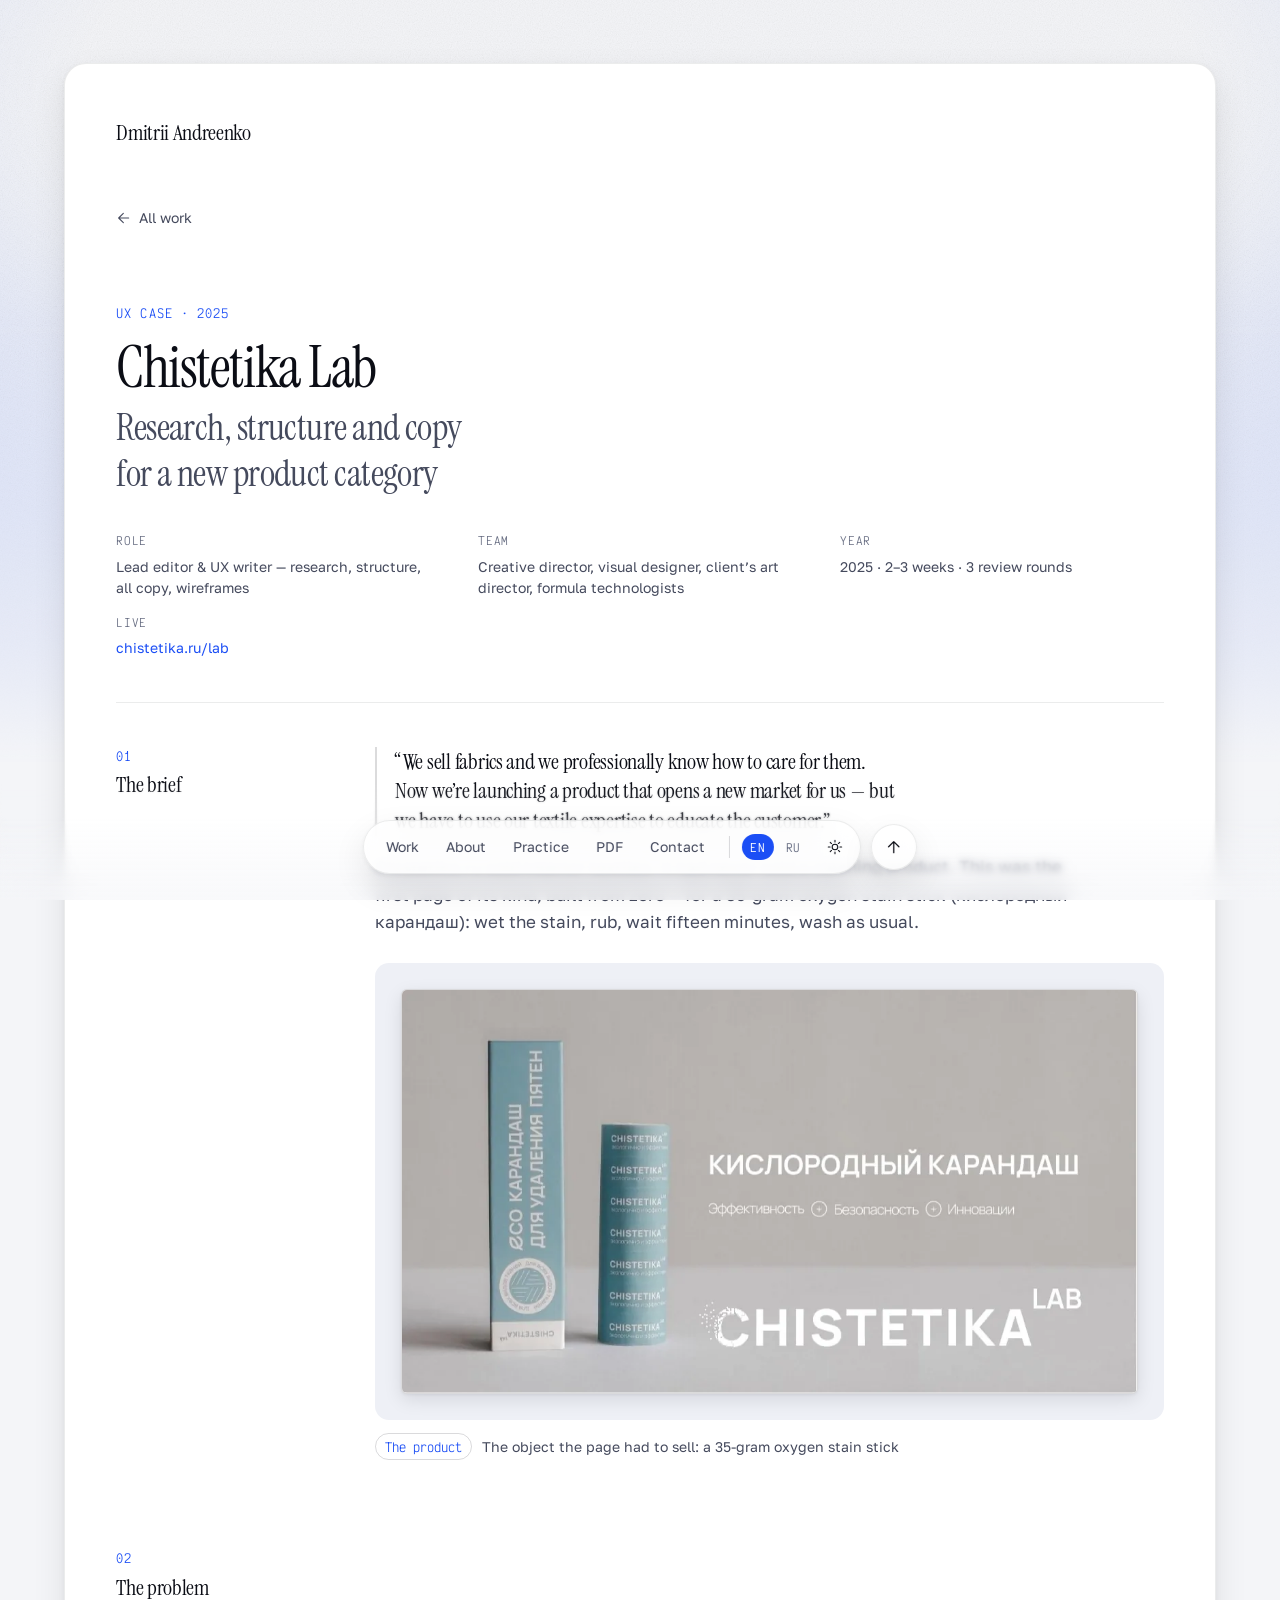
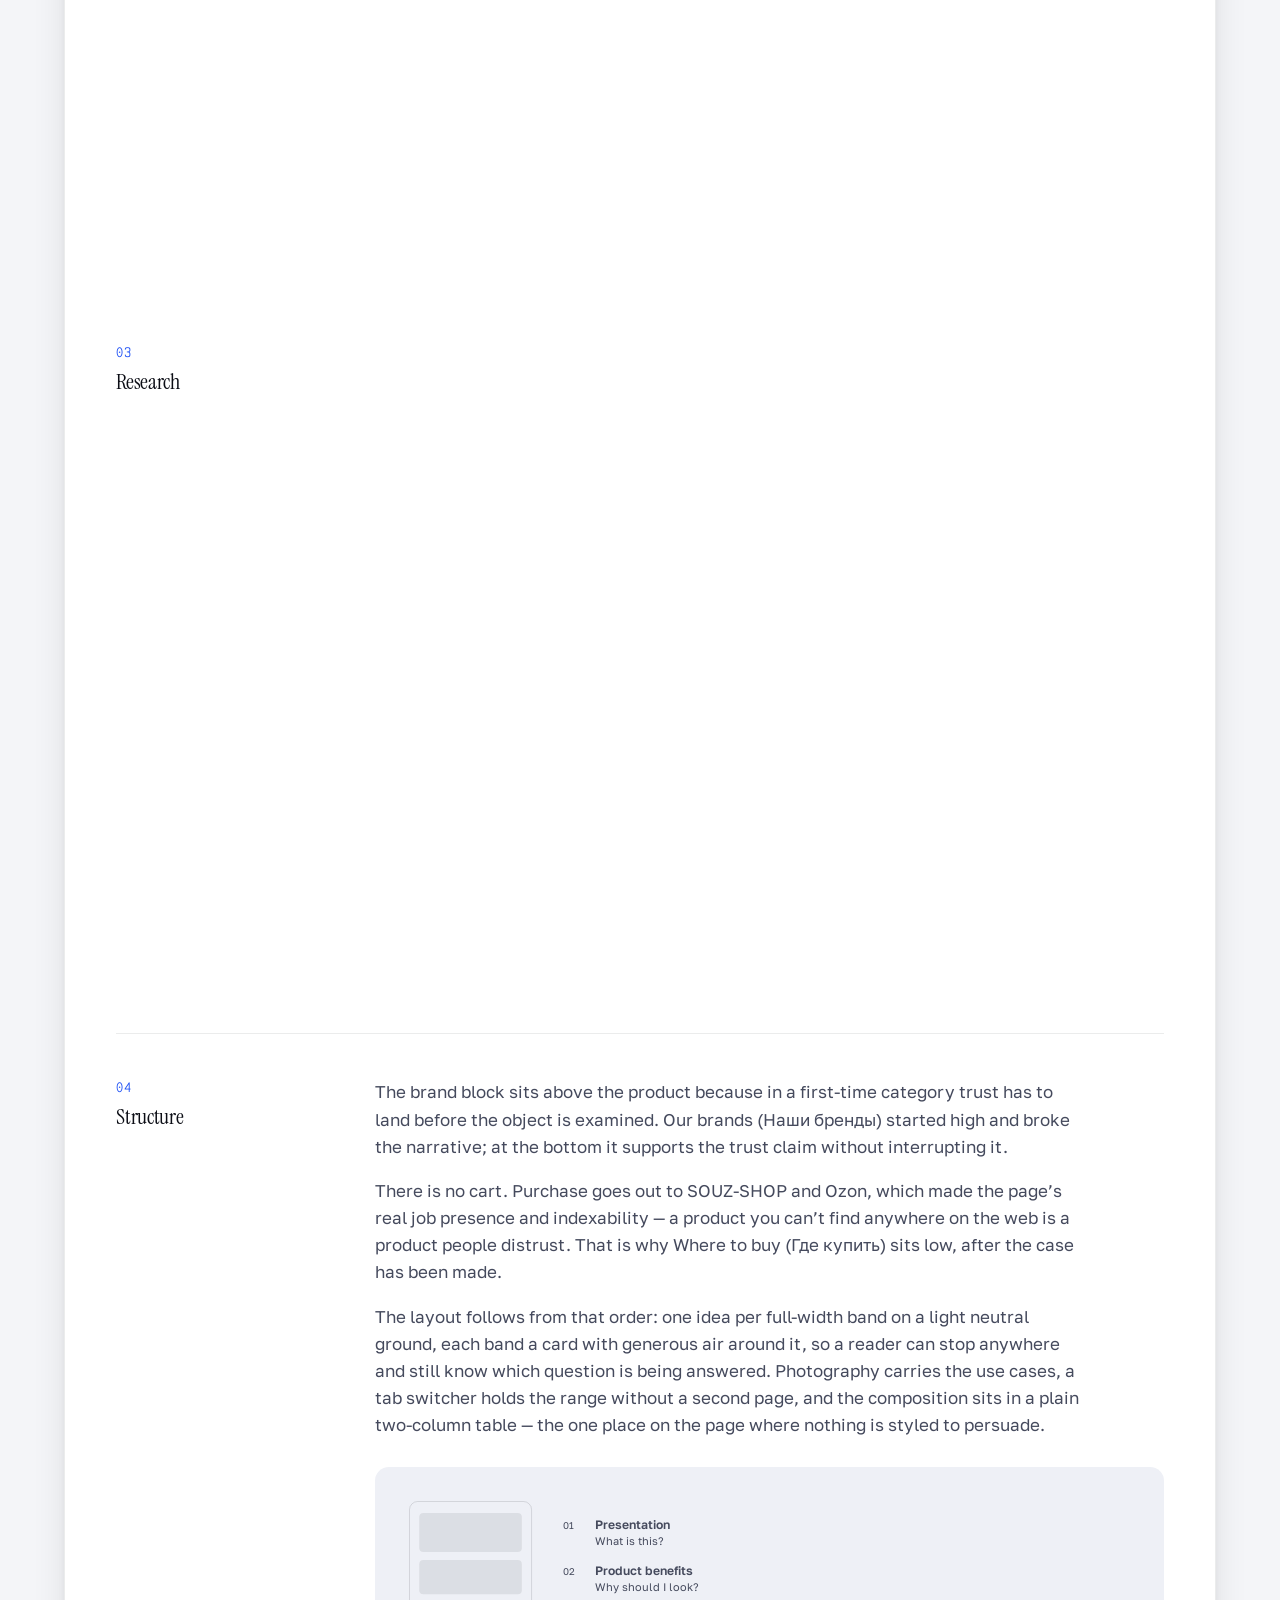
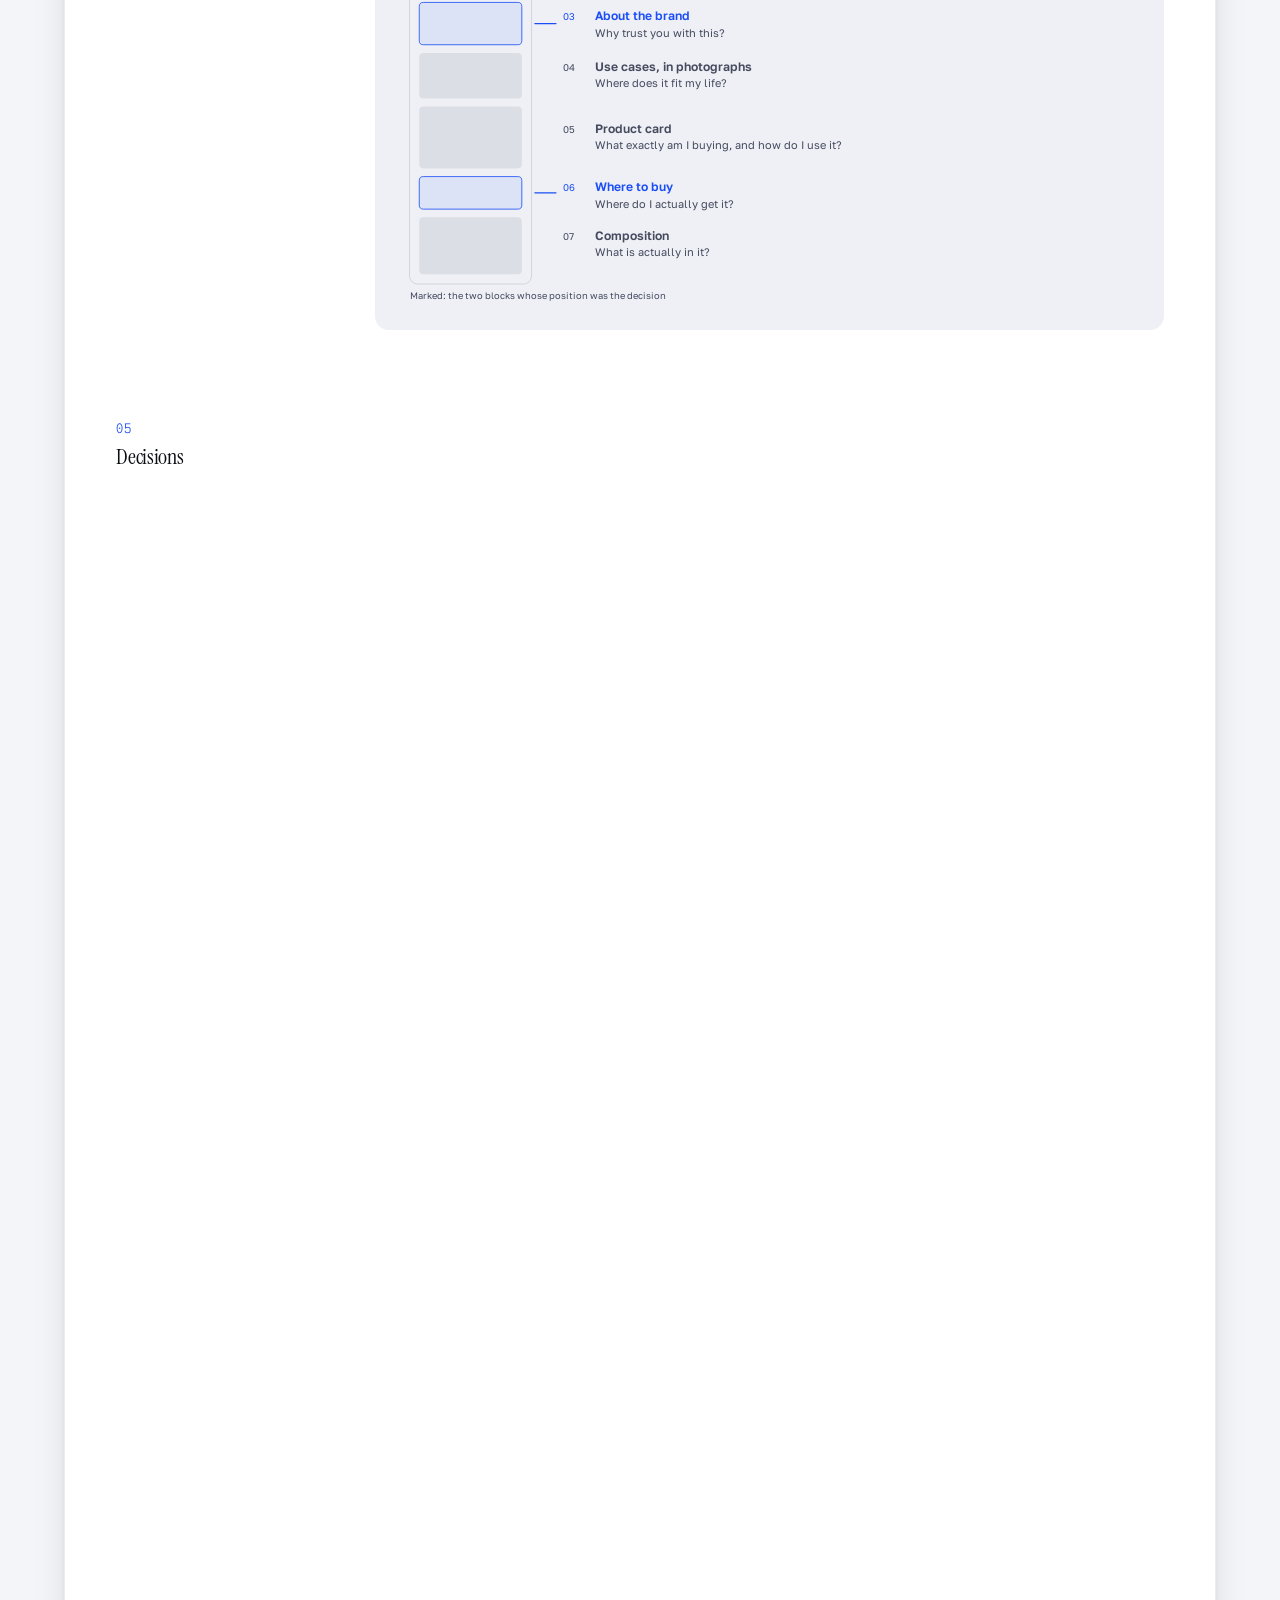
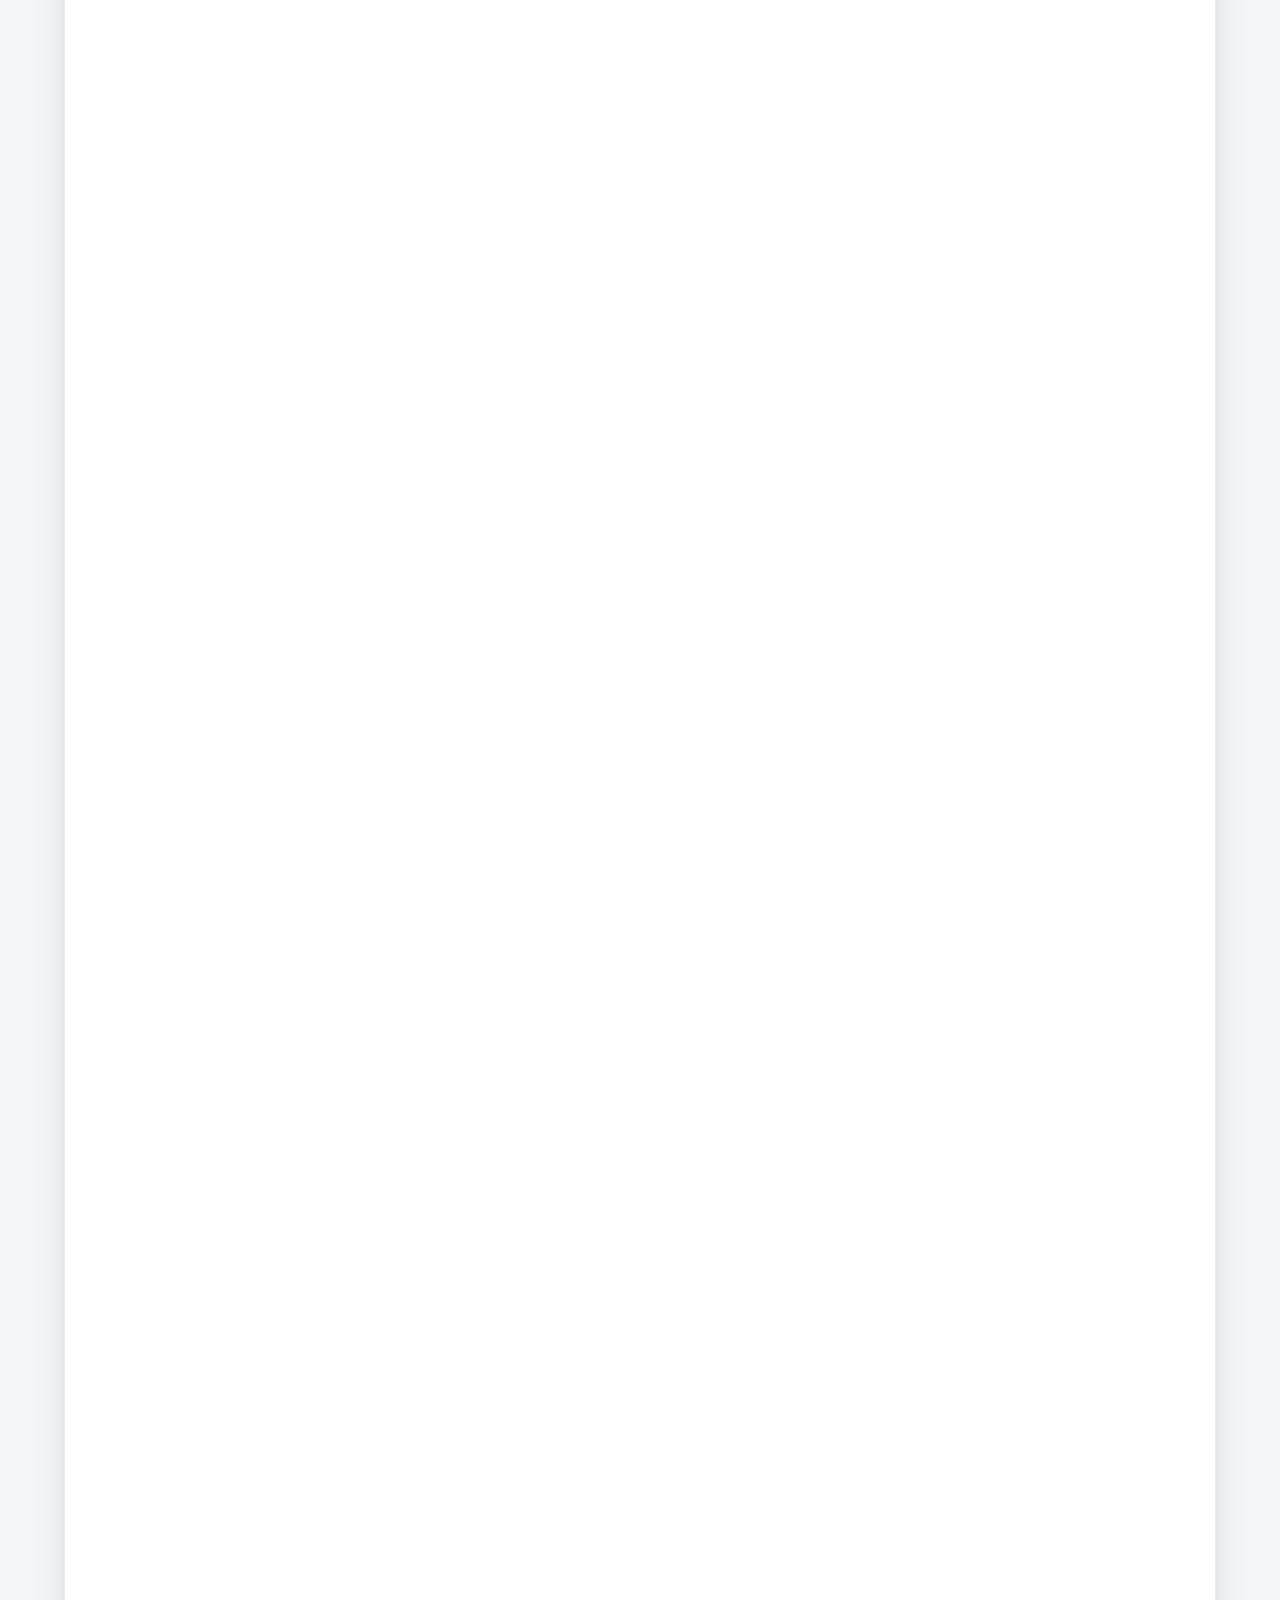
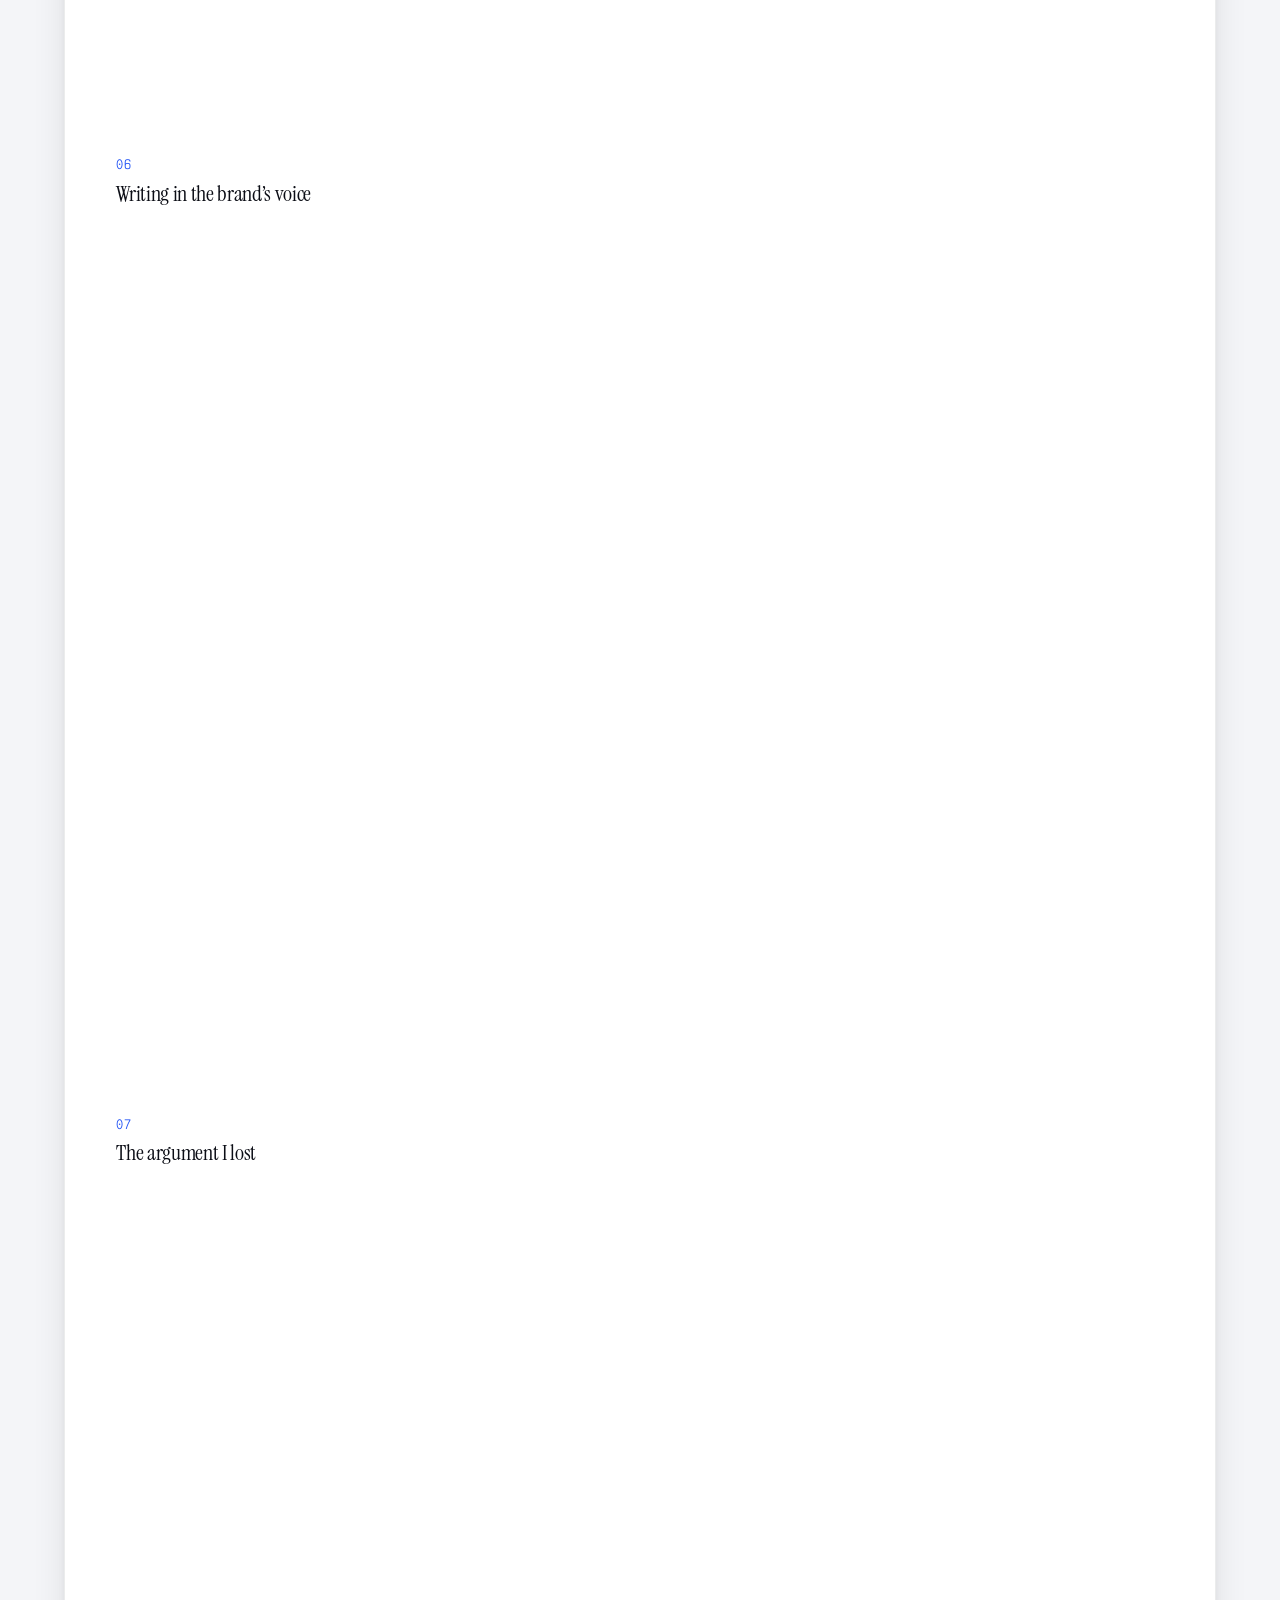
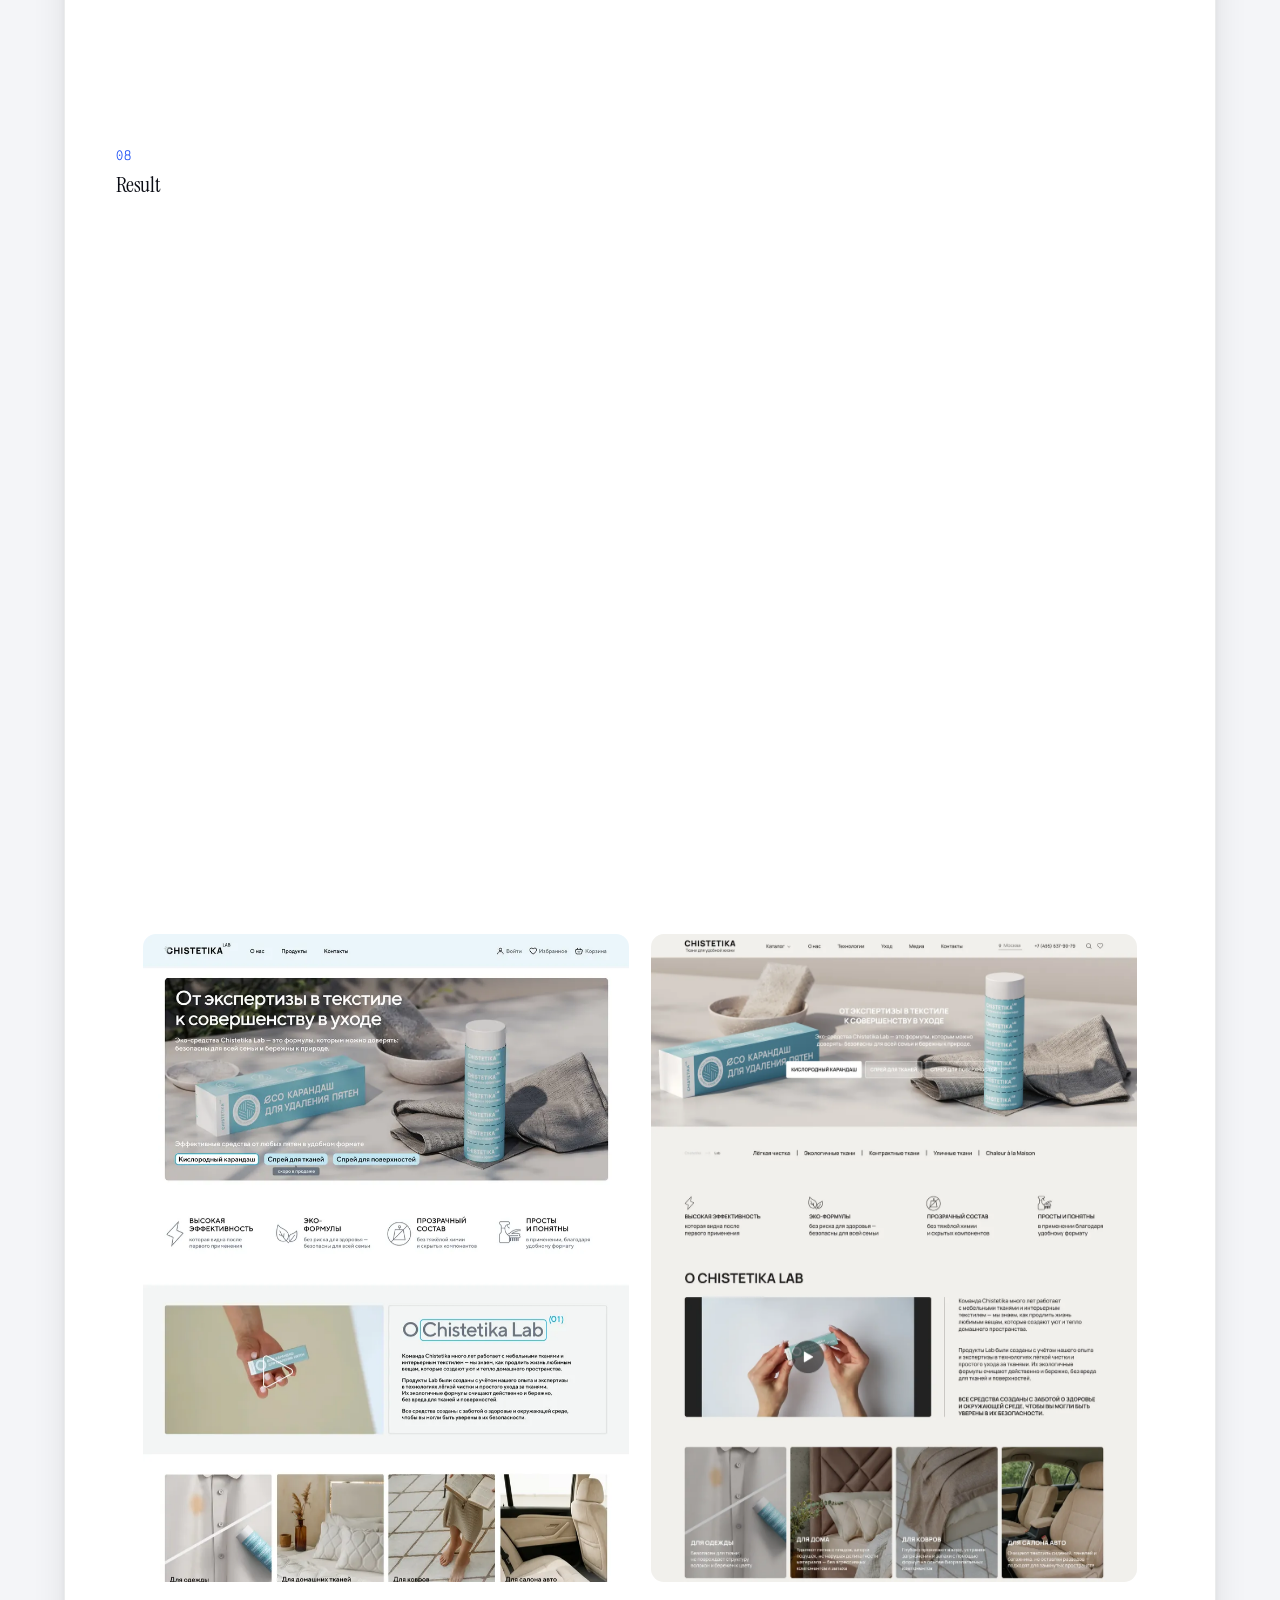
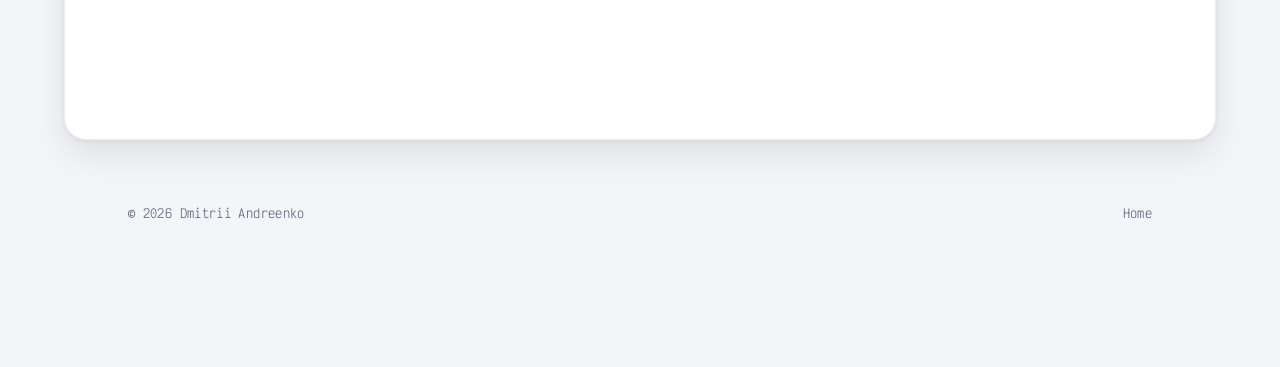
==== commit 8021a2eb: "Editorial pass on Russian copy, MFFF catalogue, mobile nav, image viewer; prune dead CSS" ====
--- a/case-chistetika.html
+++ b/case-chistetika.html
@@ -3,13 +3,13 @@
 <head>
 <meta charset="UTF-8">
 <meta name="viewport" content="width=device-width, initial-scale=1.0">
-<title>Chistetika Lab — UX case — Dimitrii Andreenko</title>
-<meta name="description" data-i18n="cs.meta.desc" content="A landing page for a product category the brand had never sold. Research, structure, copy and wireframes by Dimitrii Andreenko.">
+<title>Chistetika Lab — UX case — Dmitrii Andreenko</title>
+<meta name="description" data-i18n="cs.meta.desc" content="A landing page for a product category the brand had never sold. Research, structure, copy and wireframes by Dmitrii Andreenko.">
 <meta name="theme-color" content="#F4F5F8">
 
 <link rel="preconnect" href="https://fonts.googleapis.com">
 <link rel="preconnect" href="https://fonts.gstatic.com" crossorigin>
-<link href="https://fonts.googleapis.com/css2?family=Instrument+Serif:ital@0;1&family=Golos+Text:wght@400;500;600&family=Playfair+Display:ital,wght@0,400;0,500;1,400&family=JetBrains+Mono:wght@400;500&display=swap" rel="stylesheet">
+<link href="https://fonts.googleapis.com/css2?family=Instrument+Serif:ital@0;1&family=Golos+Text:wght@400;500;600&family=Playfair+Display:ital,wght@0,400;0,500;1,400&family=Victor+Mono:wght@400;500&display=swap" rel="stylesheet">
 <link rel="stylesheet" href="styles.css">
 <link rel="icon" href="favicon.svg" type="image/svg+xml">
 <link rel="mask-icon" href="favicon.svg" color="#1B4EF5">
@@ -28,7 +28,7 @@
   <div class="wrap panel">
 
     <p class="masthead reveal">
-      <a href="index.html" data-i18n="brand.name">Dimitrii Andreenko</a>
+      <a href="index.html" data-i18n="brand.name">Dmitrii Andreenko</a>
     </p>
 
     <a class="back-link reveal" href="index.html#work">
@@ -66,7 +66,7 @@
           <figure class="fig fig--inline">
             <picture>
               <source srcset="images/chistetika/cover.webp" type="image/webp">
-              <img class="fig__img" src="images/chistetika/cover.jpg" alt="" fetchpriority="high" decoding="async">
+              <img class="fig__img" src="images/chistetika/cover.jpg" alt="" fetchpriority="high" decoding="async" width="1080" height="593">
             </picture>
             <figcaption class="fig__cap">
               <span class="fig__step" data-i18n="cs.f1.tag">The product</span>
@@ -111,7 +111,7 @@
           <figure class="fig fig--inline">
             <picture>
               <source srcset="images/chistetika/research.webp" type="image/webp">
-              <img class="fig__img" src="images/chistetika/research.jpg" alt="" loading="lazy" decoding="async">
+              <img class="fig__img" src="images/chistetika/research.jpg" alt="" loading="lazy" decoding="async" width="1600" height="709">
             </picture>
             <figcaption class="fig__cap">
               <span class="fig__step" data-i18n="cs.f2.tag">Competitors</span>
@@ -210,21 +210,21 @@
             <div class="fig__step-row">
               <picture>
                 <source srcset="images/chistetika/benefits-1.webp" type="image/webp">
-                <img class="fig__img" src="images/chistetika/benefits-1.jpg" alt="" loading="lazy" decoding="async">
+                <img class="fig__img" src="images/chistetika/benefits-1.jpg" alt="" loading="lazy" decoding="async" width="1500" height="933">
               </picture>
               <p class="fig__step-cap"><span class="fig__step">v1</span> <span data-i18n="cs.f3.s1">Brand values in the benefits row.</span></p>
             </div>
             <div class="fig__step-row">
               <picture>
                 <source srcset="images/chistetika/benefits-2.webp" type="image/webp">
-                <img class="fig__img" src="images/chistetika/benefits-2.jpg" alt="" loading="lazy" decoding="async">
+                <img class="fig__img" src="images/chistetika/benefits-2.jpg" alt="" loading="lazy" decoding="async" width="1500" height="1055">
               </picture>
               <p class="fig__step-cap"><span class="fig__step">v2</span> <span data-i18n="cs.f3.s2">Rewritten as product claims.</span></p>
             </div>
             <div class="fig__step-row">
               <picture>
                 <source srcset="images/chistetika/benefits-3.webp" type="image/webp">
-                <img class="fig__img" src="images/chistetika/benefits-3.jpg" alt="" loading="lazy" decoding="async">
+                <img class="fig__img" src="images/chistetika/benefits-3.jpg" alt="" loading="lazy" decoding="async" width="1500" height="750">
               </picture>
               <p class="fig__step-cap"><span class="fig__step">v3</span> <span data-i18n="cs.f3.s3">Both deleted.</span></p>
             </div>
@@ -239,7 +239,7 @@
           <figure class="fig fig--inline">
             <picture>
               <source srcset="images/chistetika/composition-1.webp" type="image/webp">
-              <img class="fig__img" src="images/chistetika/composition-1.jpg" alt="" loading="lazy" decoding="async">
+              <img class="fig__img" src="images/chistetika/composition-1.jpg" alt="" loading="lazy" decoding="async" width="1500" height="686">
             </picture>
             <figcaption class="fig__cap">
               <span class="fig__step" data-i18n="cs.f4.k1">Pre-design</span>
@@ -264,7 +264,7 @@
           <figure class="fig fig--inline">
             <picture>
               <source srcset="images/chistetika/tov.webp" type="image/webp">
-              <img class="fig__img" src="images/chistetika/tov.jpg" alt="" loading="lazy" decoding="async">
+              <img class="fig__img" src="images/chistetika/tov.jpg" alt="" loading="lazy" decoding="async" width="1200" height="720">
             </picture>
             <figcaption class="fig__cap">
               <span class="fig__step" data-i18n="cs.f6.tag">Tone of voice</span>
@@ -289,7 +289,7 @@
           <figure class="fig fig--inline">
             <picture>
               <source srcset="images/chistetika/lost-tabs.webp" type="image/webp">
-              <img class="fig__img" src="images/chistetika/lost-tabs.jpg" alt="" loading="lazy" decoding="async">
+              <img class="fig__img" src="images/chistetika/lost-tabs.jpg" alt="" loading="lazy" decoding="async" width="1400" height="355">
             </picture>
             <figcaption class="fig__cap">
               <span class="fig__step" data-i18n="cs.f7.tag">The compromise</span>
@@ -327,7 +327,7 @@
               <span class="strip__win">
                 <picture class="strip__reel" style="--travel:-42.45%; --dur:14s">
                   <source srcset="images/chistetika/v1.webp" type="image/webp">
-                  <img src="images/chistetika/v1.jpg" alt="" loading="lazy" decoding="async">
+                  <img src="images/chistetika/v1.jpg" alt="" loading="lazy" decoding="async" width="480" height="1390">
                 </picture>
               </span>
               <span class="strip__desc" data-i18n="cs.f8.v1">v1</span>
@@ -342,7 +342,7 @@
               <span class="strip__win">
                 <picture class="strip__reel" style="--travel:-42.45%; --dur:14s">
                   <source srcset="images/chistetika/v2.webp" type="image/webp">
-                  <img src="images/chistetika/v2.jpg" alt="" loading="lazy" decoding="async">
+                  <img src="images/chistetika/v2.jpg" alt="" loading="lazy" decoding="async" width="480" height="1390">
                 </picture>
               </span>
               <span class="strip__desc" data-i18n="cs.f8.v2">v2</span>
@@ -357,7 +357,7 @@
               <span class="strip__win">
                 <picture class="strip__reel" style="--travel:-42.45%; --dur:14s">
                   <source srcset="images/chistetika/v3.webp" type="image/webp">
-                  <img src="images/chistetika/v3.jpg" alt="" loading="lazy" decoding="async">
+                  <img src="images/chistetika/v3.jpg" alt="" loading="lazy" decoding="async" width="480" height="1390">
                 </picture>
               </span>
               <span class="strip__desc" data-i18n="cs.f8.v3">v3</span>
@@ -372,7 +372,7 @@
               <span class="strip__win">
                 <picture class="strip__reel" style="--travel:-42.46%; --dur:14s">
                   <source srcset="images/chistetika/v4.webp" type="image/webp">
-                  <img src="images/chistetika/v4.jpg" alt="" loading="lazy" decoding="async">
+                  <img src="images/chistetika/v4.jpg" alt="" loading="lazy" decoding="async" width="480" height="1390">
                 </picture>
               </span>
               <span class="strip__desc" data-i18n="cs.f8.v4">v4</span>
@@ -387,7 +387,7 @@
               <span class="strip__win">
                 <picture class="strip__reel" style="--travel:-46.69%; --dur:15s">
                   <source srcset="images/chistetika/v5.webp" type="image/webp">
-                  <img src="images/chistetika/v5.jpg" alt="" loading="lazy" decoding="async">
+                  <img src="images/chistetika/v5.jpg" alt="" loading="lazy" decoding="async" width="480" height="1501">
                 </picture>
               </span>
               <span class="strip__desc" data-i18n="cs.f8.v5">v5</span>
@@ -406,7 +406,7 @@
                 <div class="shot__window">
                   <picture class="shot__reel" style="--travel:-57.35%; --dur:30s">
                     <source srcset="images/chistetika/final-v5.webp" type="image/webp">
-                    <img src="images/chistetika/final-v5.jpg" alt="" loading="lazy" decoding="async">
+                    <img src="images/chistetika/final-v5.jpg" alt="" loading="lazy" decoding="async" width="900" height="2814">
                   </picture>
                 </div>
               </div>
@@ -417,7 +417,7 @@
                 <div class="shot__window">
                   <picture class="shot__reel" style="--travel:-53.12%; --dur:30s">
                     <source srcset="images/chistetika/live-page.webp" type="image/webp">
-                    <img src="images/chistetika/live-page.jpg" alt="" loading="lazy" decoding="async">
+                    <img src="images/chistetika/live-page.jpg" alt="" loading="lazy" decoding="async" width="1200" height="3413">
                   </picture>
                 </div>
               </div>
@@ -435,25 +435,25 @@
 
 <footer class="site-footer">
   <div class="wrap footer-inner">
-    <p>&copy; <span id="year">2026</span> <span data-i18n="brand.name">Dimitrii Andreenko</span></p>
+    <p>&copy; <span id="year">2026</span> <span data-i18n="brand.name">Dmitrii Andreenko</span></p>
     <a href="index.html" class="to-top" data-i18n="gal.home">Home</a>
   </div>
 </footer>
 
-<!-- ────────────────  FULL-SIZE VERSION VIEWER  ───────────────
+<!-- ────────────────  FULL-SIZE IMAGE VIEWER  ───────────────
      Opened by the version strip. The image is taller than any
      screen, so the overlay scrolls rather than trying to fit. -->
 <div class="zoom" id="zoom" hidden>
   <div class="zoom__bar">
     <span class="zoom__label" id="zoom-label">v1</span>
     <span class="zoom__desc" id="zoom-desc"></span>
-    <button class="zoom__btn" type="button" id="zoom-prev" data-i18n-aria="cs.zoom.prev" aria-label="Previous version">
+    <button class="zoom__btn" type="button" id="zoom-prev" data-i18n-aria="zoom.prev" aria-label="Previous version">
       <svg viewBox="0 0 24 24" aria-hidden="true"><path d="M15 5l-7 7 7 7"/></svg>
     </button>
-    <button class="zoom__btn" type="button" id="zoom-next" data-i18n-aria="cs.zoom.next" aria-label="Next version">
+    <button class="zoom__btn" type="button" id="zoom-next" data-i18n-aria="zoom.next" aria-label="Next version">
       <svg viewBox="0 0 24 24" aria-hidden="true"><path d="M9 5l7 7-7 7"/></svg>
     </button>
-    <button class="zoom__btn zoom__btn--close" type="button" data-zoom-close data-i18n-aria="cs.zoom.close" aria-label="Close">
+    <button class="zoom__btn zoom__btn--close" type="button" data-zoom-close data-i18n-aria="zoom.close" aria-label="Close">
       <svg viewBox="0 0 24 24" aria-hidden="true"><path d="M6 6l12 12M18 6L6 18"/></svg>
     </button>
   </div>
@@ -468,9 +468,17 @@
 <!-- ─────────────────────────  DOCK  ───────────────────────── -->
 <div class="dock-zone">
   <nav class="dock" aria-label="Primary">
-    <div class="dock__progress" id="scroll-progress" aria-hidden="true"></div>
-
-    <ul class="dock__nav">
+    <div class="dock__rail" aria-hidden="true">
+      <div class="dock__progress" id="scroll-progress"></div>
+    </div>
+
+    <button class="dock__burger" type="button" id="nav-toggle"
+            aria-expanded="false" aria-controls="dock-nav"
+            data-i18n-aria="nav.menu" aria-label="Menu">
+      <span class="dock__burger-i" aria-hidden="true"></span>
+    </button>
+
+    <ul class="dock__nav" id="dock-nav">
       <li><a href="index.html#work"      class="dock__link" data-i18n="nav.work">Work</a></li>
       <li><a href="index.html#about"     class="dock__link" data-i18n="nav.about">About</a></li>
       <li><a href="index.html#practice"  class="dock__link" data-i18n="nav.practice">Practice</a></li>
--- a/styles.css
+++ b/styles.css
@@ -1,5 +1,5 @@
 /* ============================================================
-   Dimitri Andreenko — portfolio
+   Dmitrii Andreenko — portfolio
    Editorial / typographic system · EN / RU
    ------------------------------------------------------------
    1. Tokens     4. Header    7. About      10. Contact
@@ -47,7 +47,7 @@
   /* type */
   --serif: "Instrument Serif", "Playfair Display", "Iowan Old Style", Georgia, serif;
   --sans:  "Golos Text", -apple-system, BlinkMacSystemFont, "Segoe UI", sans-serif;
-  --mono:  "JetBrains Mono", ui-monospace, "SF Mono", Menlo, monospace;
+  --mono:  "Victor Mono", ui-monospace, "SF Mono", Menlo, monospace;
 
   /* fluid scale */
   --t-xs:   0.75rem;
@@ -70,6 +70,13 @@
   --wrap:  76rem;
 
   --ease: cubic-bezier(.2,.7,.25,1);
+}
+
+/* Instrument Serif has no Cyrillic, so Russian was falling through to
+   Playfair for some strings and staying Instrument for others — two
+   serifs in one heading. Russian gets Playfair for all of it.      */
+[lang="ru"]{
+  --serif: "Playfair Display", "Iowan Old Style", Georgia, serif;
 }
 
 [data-theme="dark"]{
@@ -226,12 +233,6 @@
   letter-spacing:-.015em;
   line-height:1.1;
 }
-.section-note{
-  font-size:var(--t-xs);
-  color:var(--ink-3);
-  text-align:right;
-  letter-spacing:.02em;
-}
 
 /* Content resolves out of focus rather than sliding up. Nothing moves,
    so there's no step to catch the eye — the page just comes into
@@ -327,7 +328,15 @@
   box-shadow:var(--card-shadow);
   backdrop-filter:blur(18px) saturate(1.5);
   -webkit-backdrop-filter:blur(18px) saturate(1.5);
+}
+/* The bar has to be clipped to the pill's curve, but the dock itself
+   can't clip — the mobile menu pops out of it. So the bar gets its
+   own rail that inherits the radius and does the clipping locally. */
+.dock__rail{
+  position:absolute; inset:0;
+  border-radius:inherit;
   overflow:hidden;
+  pointer-events:none;
 }
 .dock__progress{
   position:absolute; left:0; top:0; height:2px;
@@ -352,6 +361,30 @@
   margin-inline:.2rem;
   flex:none;
 }
+/* ── BURGER ──────────────────────────────────────────────
+   Five links, a language pair and a theme toggle do not fit
+   across an iPhone. Below 640 the links fold into a panel
+   above the dock and the dock keeps only three controls. */
+.dock__burger{ display:none; }
+.dock__burger-i{
+  position:relative; display:block;
+  width:15px; height:1.5px; border-radius:2px;
+  background:currentColor;
+  transition:background .2s var(--ease);
+}
+.dock__burger-i::before,
+.dock__burger-i::after{
+  content:""; position:absolute; left:0;
+  width:100%; height:100%; border-radius:2px;
+  background:currentColor;
+  transition:transform .3s var(--ease);
+}
+.dock__burger-i::before{ top:-5px; }
+.dock__burger-i::after { top: 5px; }
+.dock__burger[aria-expanded="true"] .dock__burger-i{ background:transparent; }
+.dock__burger[aria-expanded="true"] .dock__burger-i::before{ transform:translateY(5px)  rotate(45deg); }
+.dock__burger[aria-expanded="true"] .dock__burger-i::after { transform:translateY(-5px) rotate(-45deg); }
+
 .dock .lang{ border:0; padding:0; }
 .dock .icon-btn{ width:2.1rem; height:2.1rem; border:0; }
 .dock .icon-btn:hover{ background:var(--rule-soft); }
@@ -450,14 +483,6 @@
 }
 .hero .wrap{ position:relative; }
 
-.hero__meta{
-  display:inline-flex; align-items:center; gap:.6rem;
-  font-family:var(--mono);
-  font-size:var(--t-xs);
-  letter-spacing:.06em;
-  color:var(--ink-2);
-  margin-bottom:clamp(1.75rem,4vw,3rem);
-}
 .hero__title{
   font-family:var(--serif);
   font-weight:400;
@@ -637,7 +662,15 @@
   color:var(--ink-2);
   white-space:nowrap;
 }
-.ticker__sep{ color:var(--accent); }
+/* Drawn rather than typed. U+2733 is inside the emoji range, so iOS
+   swapped it for a colour glyph that had nothing to do with the page.
+   A path renders identically on every client.                     */
+.ticker__sep{
+  flex:none; align-self:center;
+  width:.42em; height:.42em;
+  fill:none; stroke:var(--accent);
+  stroke-width:1.4; stroke-linecap:round;
+}
 @keyframes marquee{ to{ transform:translateX(-50%); } }
 
 /* ── 6. WORK ─────────────────────────────────────────────── */
@@ -663,16 +696,14 @@
    screen: print wears the orange, the rest stays blue. The chip uses
    --warm-ink, not the stamp orange, which is 2.87:1 and would fail
    as a background for white type.                                 */
-.filter[data-filter="print"]:hover{ border-color:var(--warm-ink); color:var(--warm-ink); }
-.filter[data-filter="print"].is-active{
-  background:var(--warm-ink); border-color:var(--warm-ink);
-}
-[data-theme="dark"] .filter[data-filter="print"].is-active{ color:var(--accent-ink); }
+
 
 .work-grid{
   display:grid;
   grid-template-columns:repeat(2,minmax(0,1fr));
-  gap:clamp(1.75rem,4vw,3.25rem) var(--gap);
+  /* the row gap has to beat the image-to-text gap by a clear margin,
+     or a caption reads as belonging to the card below it */
+  gap:clamp(3.25rem,7vw,5.5rem) var(--gap);
 }
 .card--wide{ grid-column:span 2; }
 .card[hidden]{ display:none; }
@@ -685,7 +716,7 @@
   border-radius:var(--radius-md);
   background:var(--accent-wash);
   color:var(--ink);
-  margin-bottom:1.25rem;
+  margin-bottom:.85rem;
 }
 /* 16/8 cropped a third off the cover photos, which are 4:3 and have
    the object centred with margin — 16/10 keeps the whole subject */
@@ -750,12 +781,11 @@
    work and screen work before a single label is read. Colour is never
    the only signal — the word is still the word.                     */
 .card__meta span:first-child{ color:var(--accent); }
-.card[data-cat="print"] .card__meta span:first-child{ color:var(--warm-ink); }
 
 /* Surface, not just mark: the well a cover sits in takes the same
    tint. Mostly seen at the corners and while the image loads, which
    is the point — it should register without being noticed.        */
-.card[data-cat="print"] .card__visual{ background:var(--warm-wash); }
+
 
 .card__title{
   font-family:var(--serif);
@@ -875,16 +905,6 @@
   object-fit:cover;
 }
 /* caption only shows while the photo is missing */
-.portrait__img ~ .portrait__cap{ display:none; }
-.portrait__cap{
-  position:absolute; inset:auto 0 0 0;
-  padding:.6rem .9rem;
-  font-family:var(--mono); font-size:var(--t-xs);
-  color:var(--ink-3);
-  border-top:1px solid var(--rule-soft);
-  background:color-mix(in srgb, var(--card) 70%, transparent);
-  backdrop-filter:blur(6px);
-}
 
 /* Instagram highlight */
 .ig{
@@ -966,7 +986,12 @@
    No horizontal padding either — every column aligns to its own
    grid line, and the first sits flush with the container edge.
    Separation comes from column-gap, so the blocks stay identical. */
+/* Grid stretches the three columns to equal height, but the copy in
+   them isn't equal, so the tag rows used to stop wherever the text
+   ran out while the rules underneath stayed level. Flex column plus
+   margin-top:auto on the tags anchors all three to the same line. */
 .practice__item{
+  display:flex; flex-direction:column;
   padding-block:0 clamp(1.75rem,3vw,2.5rem);
   border-bottom:1px solid var(--rule-soft);
 }
@@ -980,7 +1005,7 @@
   color:var(--ink-2); font-size:var(--t-sm);
   line-height:1.65; margin-bottom:1.35rem;
 }
-.tags{ display:flex; flex-wrap:wrap; gap:.4rem; }
+.tags{ display:flex; flex-wrap:wrap; gap:.4rem; margin-top:auto; }
 .tags li{
   font-family:var(--mono); font-size:.6875rem;
   letter-spacing:.04em; color:var(--ink-3);
@@ -1040,13 +1065,6 @@
   margin-bottom:1rem;
   max-width:26ch;
   text-wrap:balance;
-}
-.pdf__desc{
-  color:var(--ink-2);
-  font-size:var(--t-sm);
-  line-height:1.65;
-  max-width:52ch;
-  margin-bottom:clamp(1.5rem,3vw,2rem);
 }
 
 .pdf__specs{
@@ -1312,9 +1330,13 @@
   margin-bottom:.75rem;
   text-wrap:balance;
 }
+/* Descriptions are set with textContent, so a paragraph break in the
+   dictionary would collapse. pre-line keeps the author's breaks and
+   still wraps normally; single-line entries are unaffected.       */
 .lb__desc{
   color:var(--ink-2); font-size:var(--t-sm);
   line-height:1.65; max-width:56ch;
+  white-space:pre-line;
   text-wrap:pretty;
 }
 .lb__credits{ display:grid; gap:0; align-content:start; }
@@ -1486,28 +1508,15 @@
 }
 .case__points strong{ color:var(--ink); display:block; margin-bottom:.15rem; }
 
-.case__list{ max-width:64ch; }
-.case__list li{
-  position:relative;
-  padding-left:1.2rem;
-  margin-bottom:.5rem;
-  color:var(--ink-2);
-}
-.case__list li::before{
-  content:""; position:absolute; left:0; top:.62em;
-  width:5px; height:5px; border-radius:50%;
-  background:var(--accent);
-}
 
 
 
 
 /* ── FIGURE SLOTS ────────────────────────────────────────
    Dashed placeholders that describe what belongs in them.
-   Swap a .fig__slot for an <img> and the caption stays.   */
+   Figures sit in the prose column; multi-image ones break out.  */
 .fig{ margin:0 0 clamp(1.25rem,2.5vw,1.75rem); }
 .fig:last-child{ margin-bottom:0; }
-.fig--bleed{ margin-bottom:clamp(1.75rem,3.5vw,2.5rem); }
 /* for figures that set a subject rather than prove a point —
    full width would promise evidence the picture doesn't carry */
 /* Single images live inside the prose column rather than spanning the
@@ -1520,58 +1529,14 @@
   display:grid;
   gap:clamp(.6rem,1.5vw,1rem);
 }
-.fig--1 .fig__grid{ grid-template-columns:1fr; }
-.fig--2 .fig__grid{ grid-template-columns:repeat(2,1fr); }
-.fig--3 .fig__grid{ grid-template-columns:repeat(3,1fr); }
-.fig--5 .fig__grid{ grid-template-columns:repeat(5,1fr); }
-
-.fig__slot{
-  display:flex; flex-direction:column;
-  align-items:center; justify-content:center;
-  gap:.5rem;
-  text-align:center;
-  aspect-ratio:16/10;
-  padding:1rem;
-  border:1px dashed var(--rule);
-  border-radius:var(--radius-md);
-  background:var(--paper-2);
-}
-.fig--1 .fig__slot{ aspect-ratio:16/8; }
-.fig--5 .fig__slot{ aspect-ratio:3/4; }
-
-.fig__label{
-  font-family:var(--mono); font-size:var(--t-xs);
-  letter-spacing:.06em; text-transform:uppercase;
-  color:var(--ink-2);
-}
-.fig__note{
-  font-size:var(--t-sm);
-  color:var(--ink-3);
-  line-height:1.5;
-  max-width:46ch;
-}
-.fig__note--under{
-  max-width:64ch;
-  margin-top:.85rem;
-  font-size:var(--t-xs);
-}
-.fig__note--under strong{
-  font-family:var(--mono);
-  letter-spacing:.05em; text-transform:uppercase;
-  color:var(--ink-2);
-  font-weight:500;
-}
+
+
 .fig__step{
   font-family:var(--mono); font-size:var(--t-xs);
   color:var(--accent);
   border:1px solid var(--rule);
   border-radius:99px;
   padding:.2rem .55rem;
-}
-.fig__slot-t{
-  font-family:var(--mono); font-size:.625rem;
-  letter-spacing:.06em; text-transform:uppercase;
-  color:var(--ink-3);
 }
 /* Stacked comparison. Side-by-side is the obvious layout for a
    before/after, but these crops carry body copy — at a third of
@@ -1660,22 +1625,6 @@
   background:var(--paper-2);
   box-shadow:var(--card-shadow);
 }
-.shot__bar{
-  display:flex; align-items:center; gap:.4rem;
-  padding:.6rem .85rem;
-  border-bottom:1px solid var(--rule-soft);
-  background:var(--card);
-}
-.shot__dot{
-  width:8px; height:8px; border-radius:50%;
-  background:var(--rule);
-  flex:none;
-}
-.shot__url{
-  margin-left:.6rem;
-  font-family:var(--mono); font-size:.625rem;
-  letter-spacing:.04em; color:var(--ink-3);
-}
 .shot__window{
   position:relative;
   aspect-ratio:16/10;
@@ -1702,7 +1651,8 @@
    each version, and hovering one crawls that shot alone rather
    than animating five things at once.                        */
 .fig--strip .fig__grid{
-  grid-template-columns:repeat(5,1fr);
+  grid-template-columns:repeat(5,minmax(0,1fr));
+  align-items:start;
   gap:clamp(.5rem,1.2vw,.9rem);
   padding:clamp(.9rem,2vw,1.6rem);
   background:var(--paper-2);
@@ -1721,6 +1671,7 @@
 }
 .strip__desc{
   display:block;
+  overflow-wrap:anywhere;   /* no single word can widen its column */
   margin-top:.5rem;
   font-size:.6875rem; line-height:1.45;
   color:var(--ink-3);
@@ -1746,7 +1697,6 @@
 }
 [data-theme="dark"] .strip__win{ background:var(--card); }
 .strip__win img,
-.strip__win .fig__slot{ width:100%; height:auto; display:block; border:0; border-radius:0; }
 .strip__reel{
   display:block;
   animation:shot-crawl var(--dur,26s) ease-in-out infinite alternate;
@@ -1754,18 +1704,14 @@
 }
 .strip__item:hover .strip__reel,
 .strip__item:focus-within .strip__reel{ animation-play-state:running; }
-.strip__win .fig__slot{
-  aspect-ratio:3/5;
-  border:0; background:transparent;
-}
 @media (prefers-reduced-motion:reduce){
   .strip__reel{ animation:none; }
 }
 @media (max-width:760px){
-  .fig--strip .fig__grid{ grid-template-columns:repeat(3,1fr); }
+  .fig--strip .fig__grid{ grid-template-columns:repeat(3,minmax(0,1fr)); }
 }
 @media (max-width:480px){
-  .fig--strip .fig__grid{ grid-template-columns:repeat(2,1fr); }
+  .fig--strip .fig__grid{ grid-template-columns:repeat(2,minmax(0,1fr)); }
 }
 
 /* ── CLOSING PAIR ────────────────────────────────────────
@@ -1774,7 +1720,7 @@
    window keeps enough of the page in view to compare. Neither
    carries a browser bar, so the two crops start level.      */
 .fig--pair .fig__grid{
-  grid-template-columns:repeat(2,1fr);
+  grid-template-columns:repeat(2,minmax(0,1fr));
   gap:clamp(.75rem,1.8vw,1.25rem);
   padding:clamp(.9rem,2vw,1.6rem);
   background:var(--paper-2);
@@ -1847,6 +1793,12 @@
   cursor:zoom-out;
 }
 .zoom__pic{ display:block; }
+/* anything that opens full size says so on hover and takes focus */
+.is-zoomable{ cursor:zoom-in; }
+.is-zoomable:focus-visible{
+  outline:2px solid var(--accent);
+  outline-offset:3px;
+}
 .zoom__pic img{
   display:block;
   width:100%; max-width:1100px;
@@ -1882,19 +1834,12 @@
   .case__num{ display:inline; margin-right:.6rem; }
 }
 @media (max-width:760px){
-  .fig--3 .fig__grid,
-  .fig--5 .fig__grid{ grid-template-columns:repeat(2,1fr); }
-  .fig--5 .fig__slot{ aspect-ratio:4/5; }
   .case__p--lead{ font-size:var(--t-base); }
 }
 @media (max-width:480px){
   /* single column, but the window keeps its 3/4 ratio so the
      --travel values stay exact */
   .fig--pair .fig__grid{ grid-template-columns:1fr; }
-  .fig--2 .fig__grid,
-  .fig--3 .fig__grid,
-  .fig--5 .fig__grid{ grid-template-columns:1fr; }
-  .fig--5 .fig__slot{ aspect-ratio:16/10; }
 }
 
 /* ── 11. FOOTER ──────────────────────────────────────────── */
@@ -1921,7 +1866,7 @@
 
 @media (max-width:900px){
   .about{ grid-template-columns:1fr; }
-  .practice{ grid-template-columns:1fr; }
+  .practice{ grid-template-columns:1fr; row-gap:clamp(1.75rem,4vw,2.5rem); }
   .contact-grid{ grid-template-columns:repeat(2,minmax(0,1fr)); row-gap:2rem; }
   .pdf{ grid-template-columns:1fr; gap:2.5rem; }
   .pdf__preview{ max-width:20rem; }
@@ -1931,19 +1876,6 @@
 }
 
 @media (max-width:820px){
-    
-  
-  .nav{
-    position:fixed; inset:0 0 auto 0;
-    background:var(--card);
-    border-bottom:1px solid var(--rule);
-    padding:5.5rem clamp(1.5rem,5vw,5rem) 2.5rem;
-    transform:translateY(-101%);
-    transition:transform .5s var(--ease);
-    z-index:-1;
-  }
-  .nav.is-open{ transform:none; }
-        
   .hero__foot{ grid-template-columns:1fr; align-items:start; gap:1.75rem; }
   .hero__cta{ justify-self:start; }
 
@@ -1975,9 +1907,64 @@
   .card--wide .card__title{ font-size:var(--t-lg); max-width:none; }
 
   .section-head{ grid-template-columns:auto 1fr; row-gap:.35rem; }
-  .section-note{ grid-column:1 / -1; text-align:left; }
 
   .reach a{ flex:1 1 100%; }
+}
+
+/* ── MOBILE DOCK + STAMP ─────────────────────────────────── */
+@media (max-width:640px){
+  .dock__burger{
+    display:grid; place-items:center;
+    width:2.1rem; height:2.1rem;
+    flex:none;
+    padding:0; border:0; border-radius:99px;
+    background:none; color:var(--ink-2);
+    cursor:pointer;
+    transition:background .25s var(--ease), color .25s var(--ease);
+  }
+  .dock__burger:hover{ background:var(--rule-soft); color:var(--ink); }
+  .dock__burger:focus-visible{ outline:2px solid var(--accent); outline-offset:2px; }
+
+  .dock__nav{
+    position:absolute;
+    left:0; right:0; bottom:calc(100% + .55rem);
+    flex-direction:column; align-items:stretch; gap:.1rem;
+    padding:.4rem;
+    border-radius:var(--radius-md);
+    background:color-mix(in srgb, var(--card) 92%, transparent);
+    border:1px solid var(--rule-soft);
+    box-shadow:var(--card-shadow);
+    backdrop-filter:blur(18px) saturate(1.5);
+    -webkit-backdrop-filter:blur(18px) saturate(1.5);
+    opacity:0; visibility:hidden;
+    transform:translateY(6px) scale(.98);
+    transform-origin:bottom center;
+    transition:opacity .25s var(--ease),
+               transform .25s var(--ease),
+               visibility .25s;
+  }
+  .dock.is-open .dock__nav{ opacity:1; visibility:visible; transform:none; }
+  .dock__link{ text-align:center; padding:.62rem .8rem; }
+
+  /* Stamp back to the top-right corner, sized down to sit beside the
+     masthead. The headline clears it with a margin rather than a
+     padding, so its lines still run the full measure.            */
+  .stamp{
+    position:absolute;
+    top:0; right:0;
+    margin:0;
+  }
+  .stamp__paper{
+    padding:.8rem .9rem .7rem;
+    transform:rotate(-5deg) skewY(-.3deg);
+  }
+  .stamp:hover  .stamp__paper,
+  .stamp:focus-visible .stamp__paper{ transform:rotate(0deg) skewY(0deg) scale(.94); }
+  .stamp:active .stamp__paper{ transform:rotate(0deg) skewY(0deg) scale(.9); }
+  .stamp__main{ font-size:1.05rem; }
+  .stamp__eyebrow, .stamp__sub{ font-size:.5625rem; }
+
+  .hero__title{ margin-top:clamp(4.75rem,20vw,7rem); }
 }
 
 @media (max-width:480px){
@@ -1986,7 +1973,6 @@
   .fact:nth-child(even){ padding-left:0; border-left:0; }
   .contact-grid{ grid-template-columns:1fr; }
   .footer-inner{ justify-content:flex-start; }
-  .footer-mid{ order:3; width:100%; }
   .pdf__specs{ grid-template-columns:repeat(2,minmax(0,auto)); }
   .pdf__actions .btn{ flex:1 1 100%; justify-content:center; }
   .lang__btn{ padding:.32rem .45rem; }
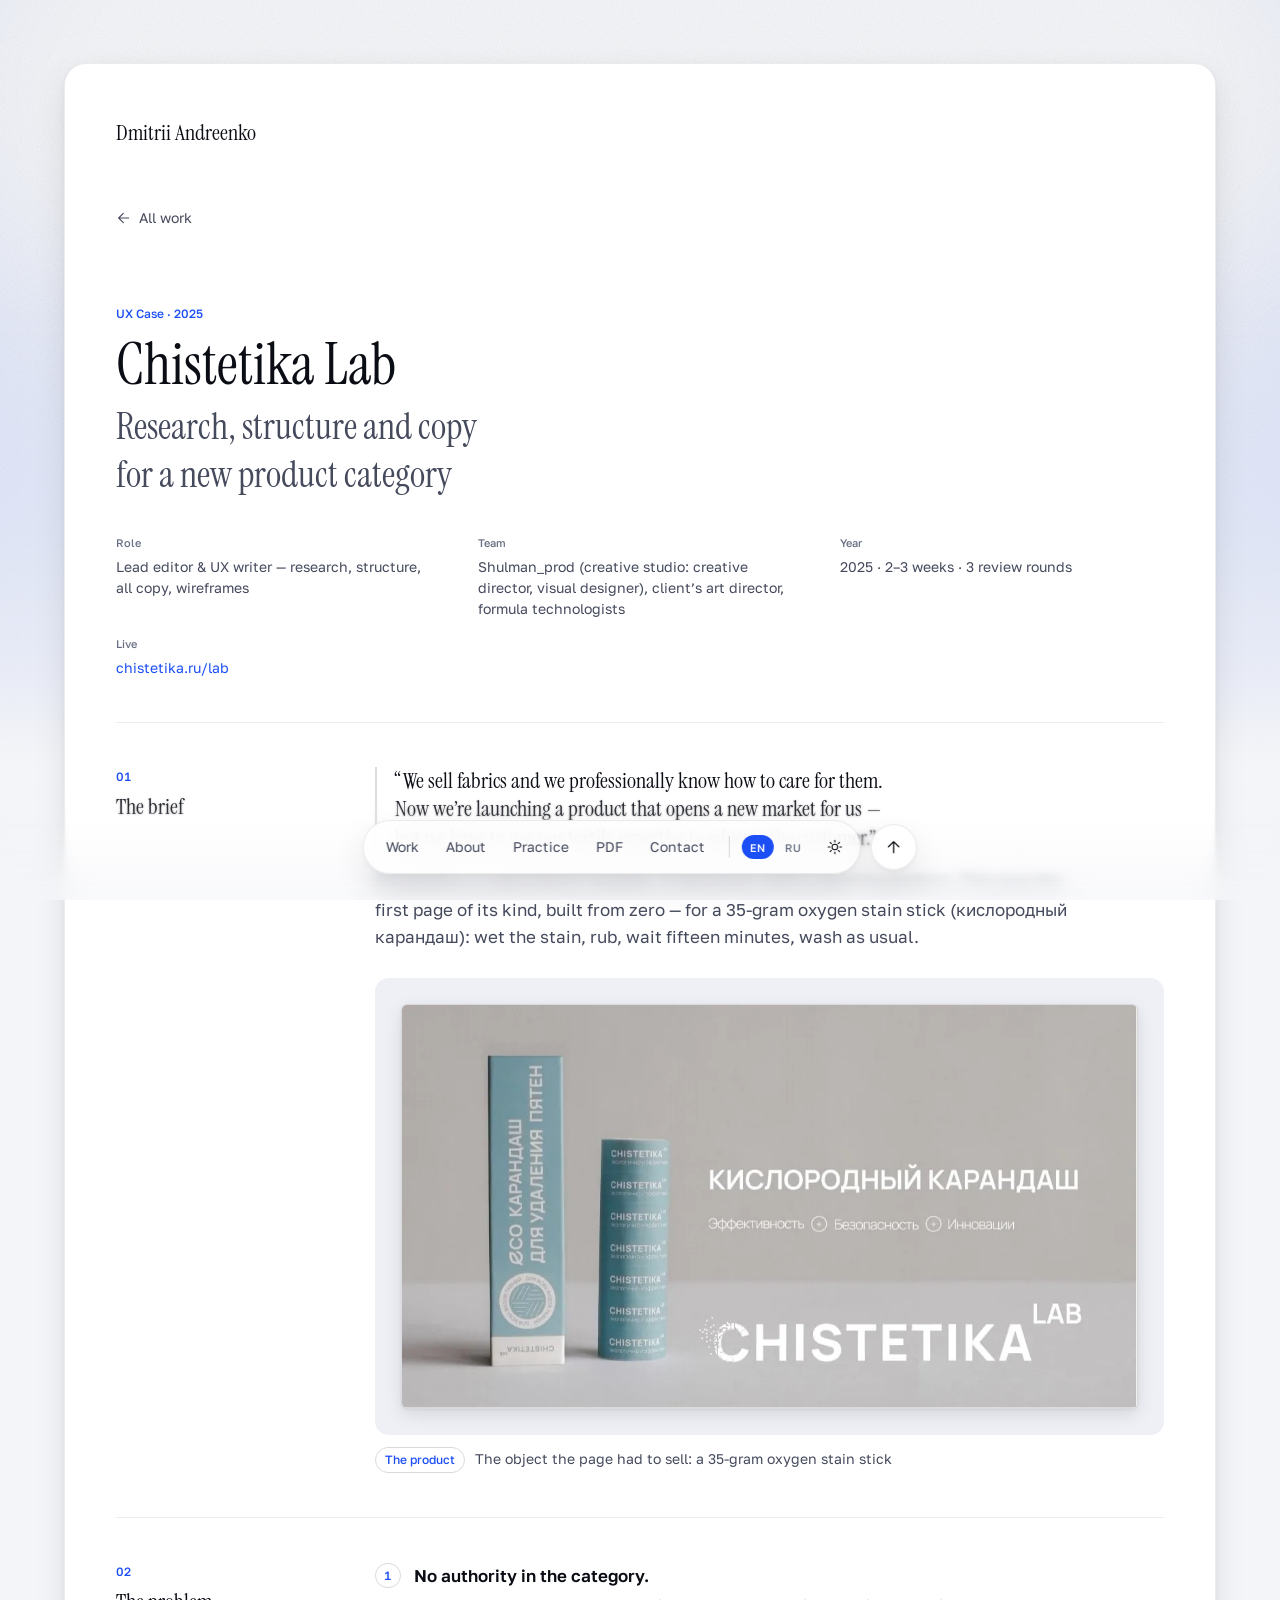
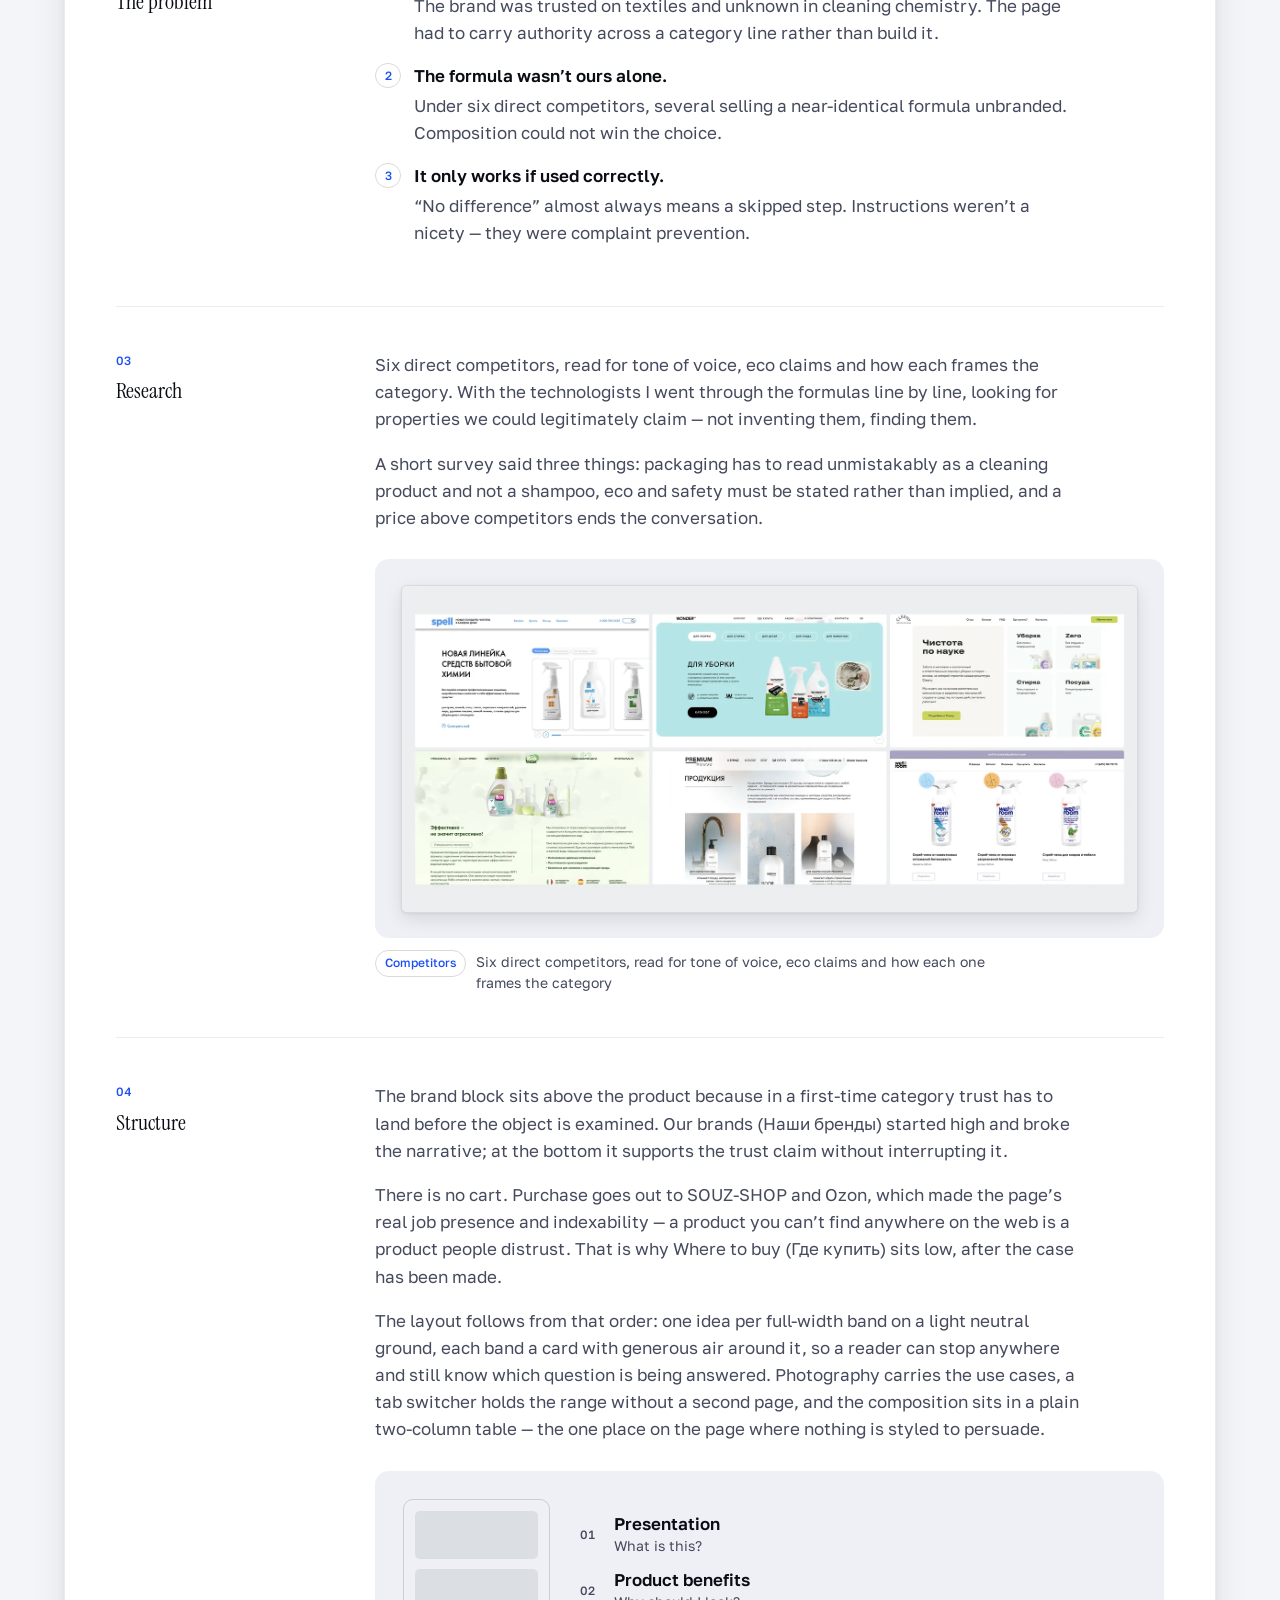
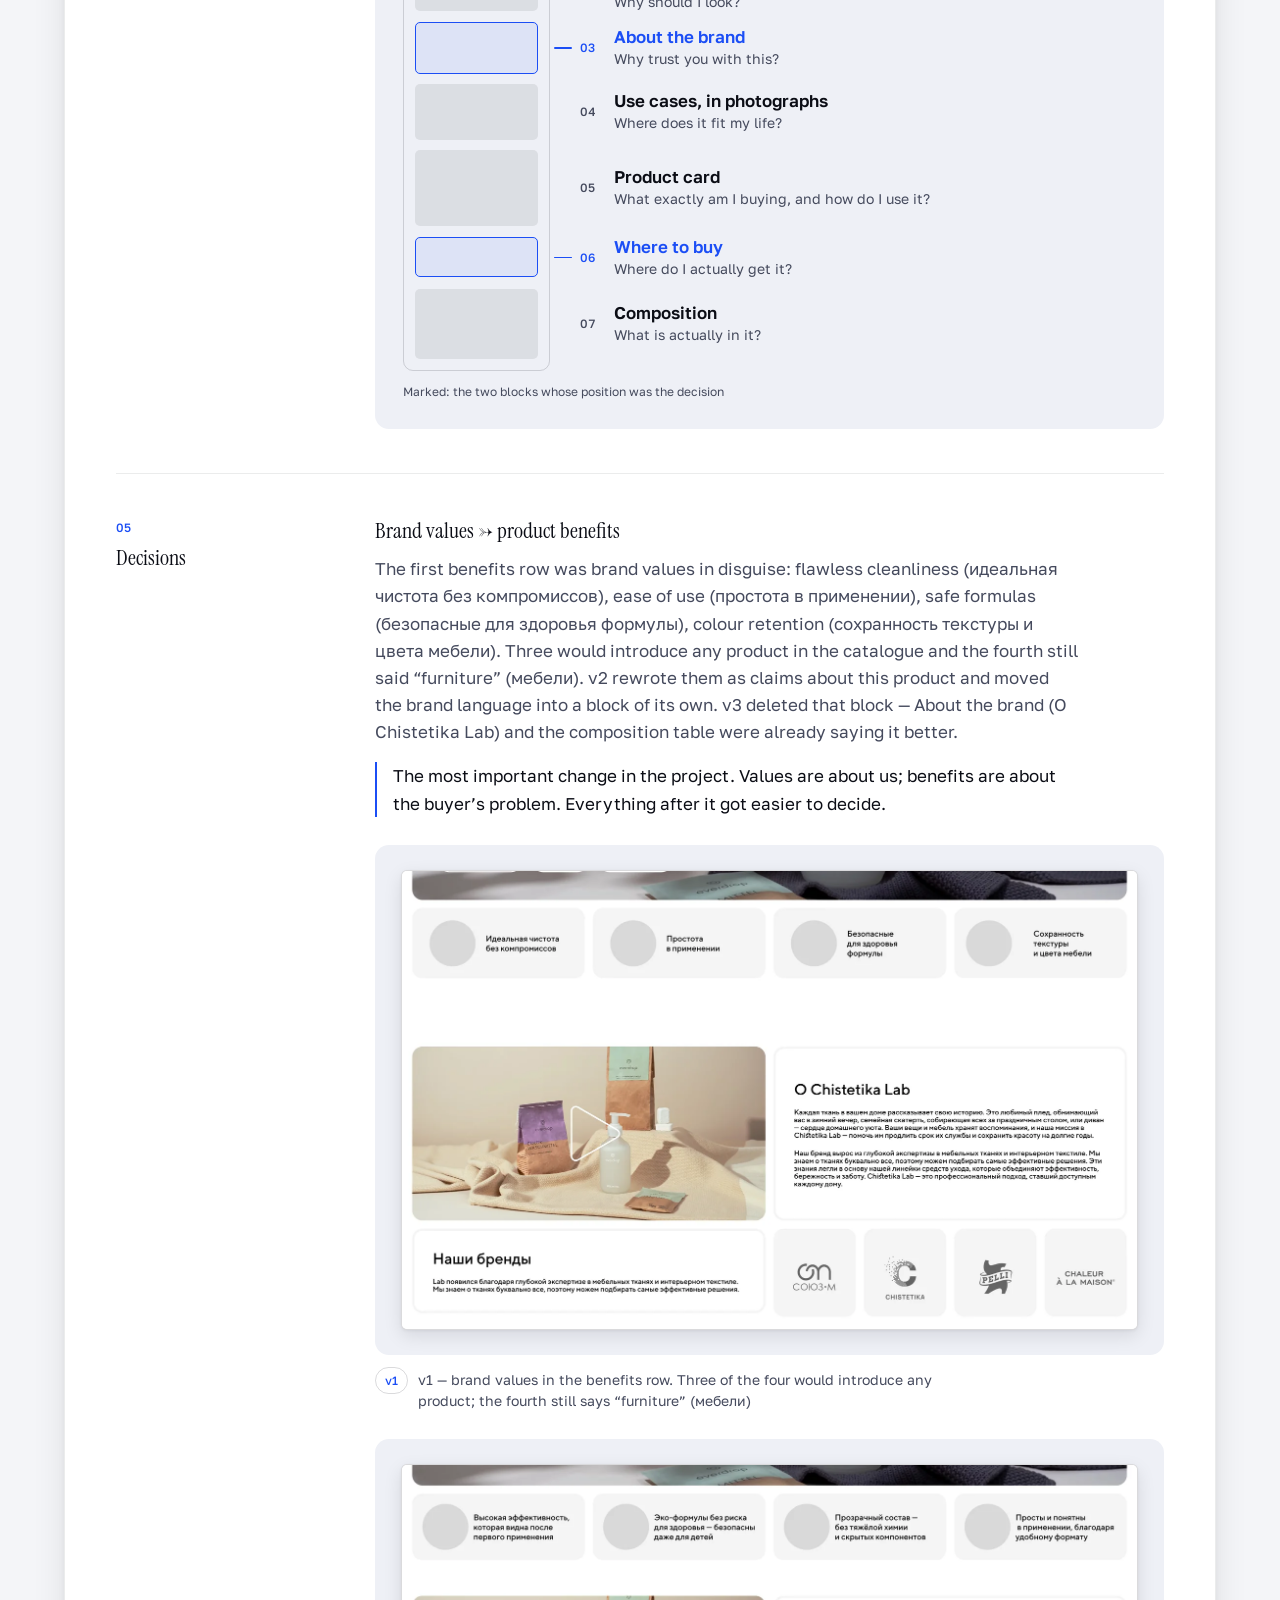
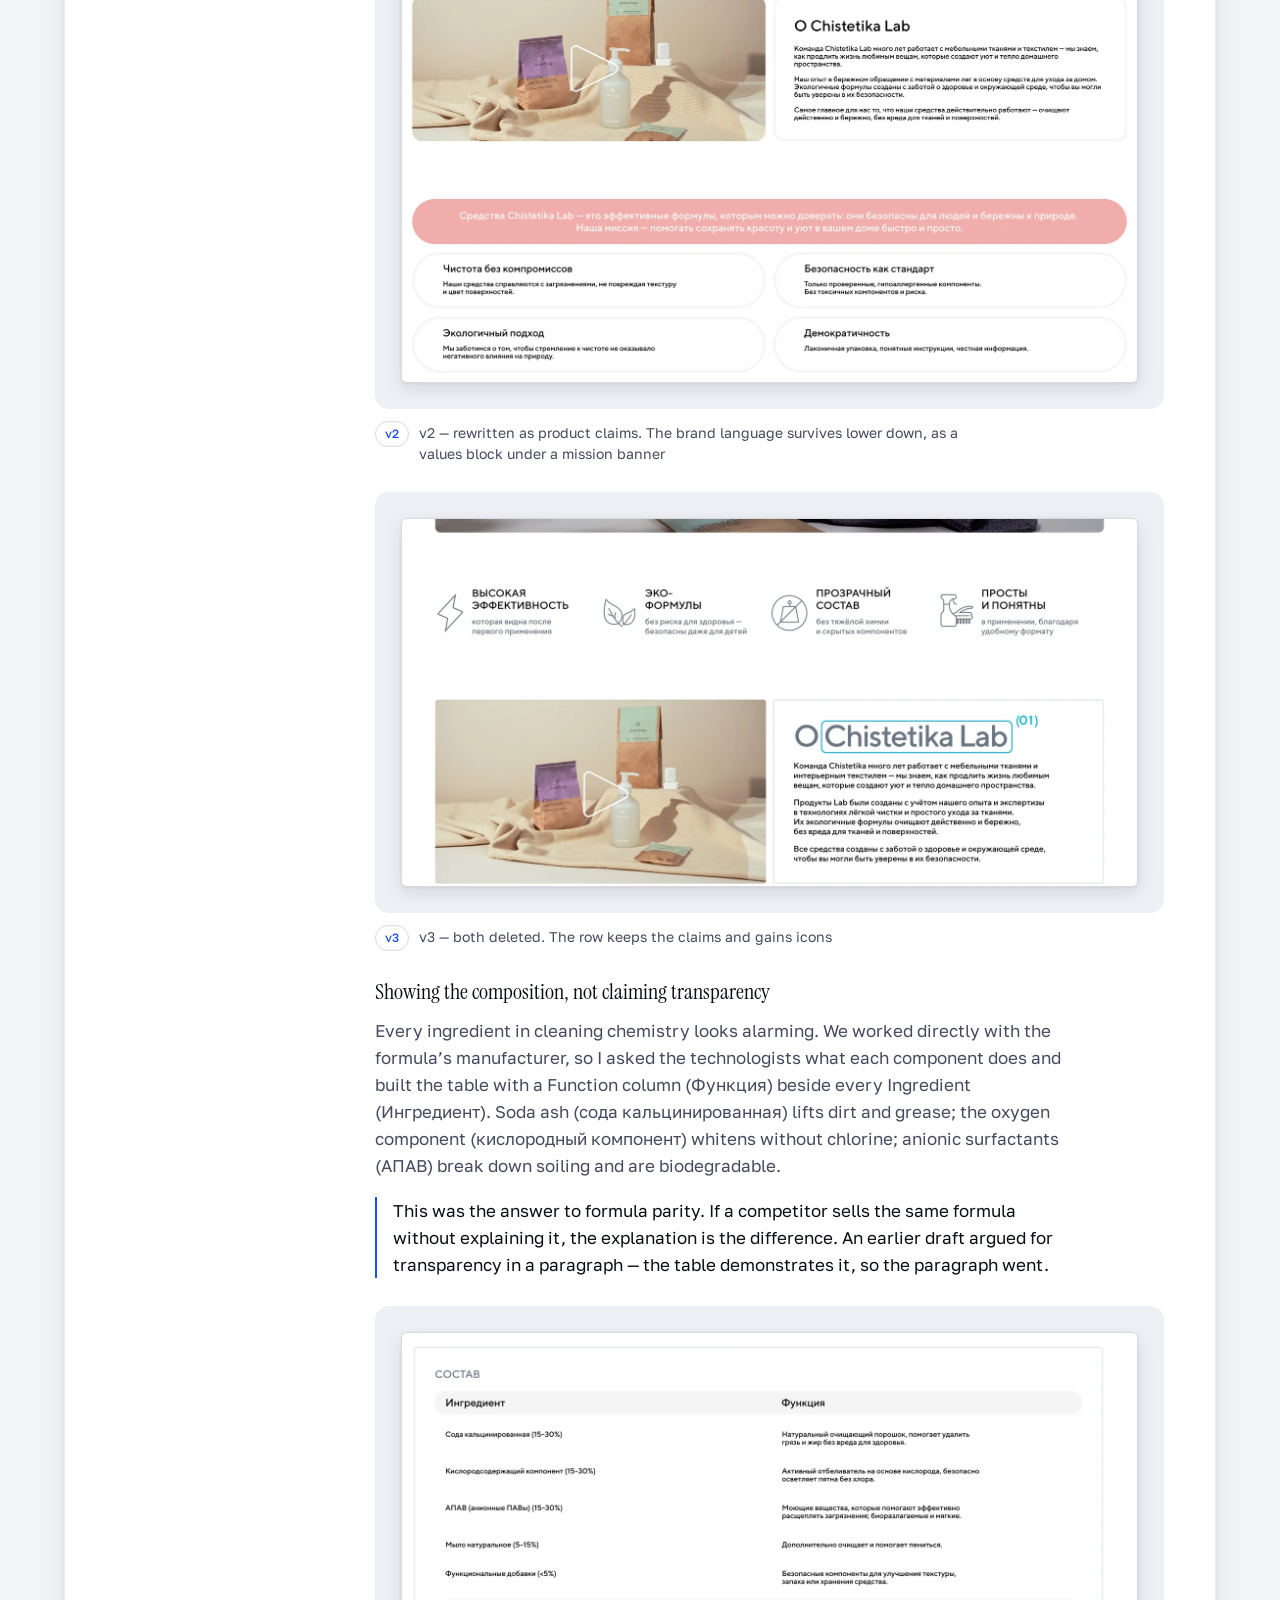
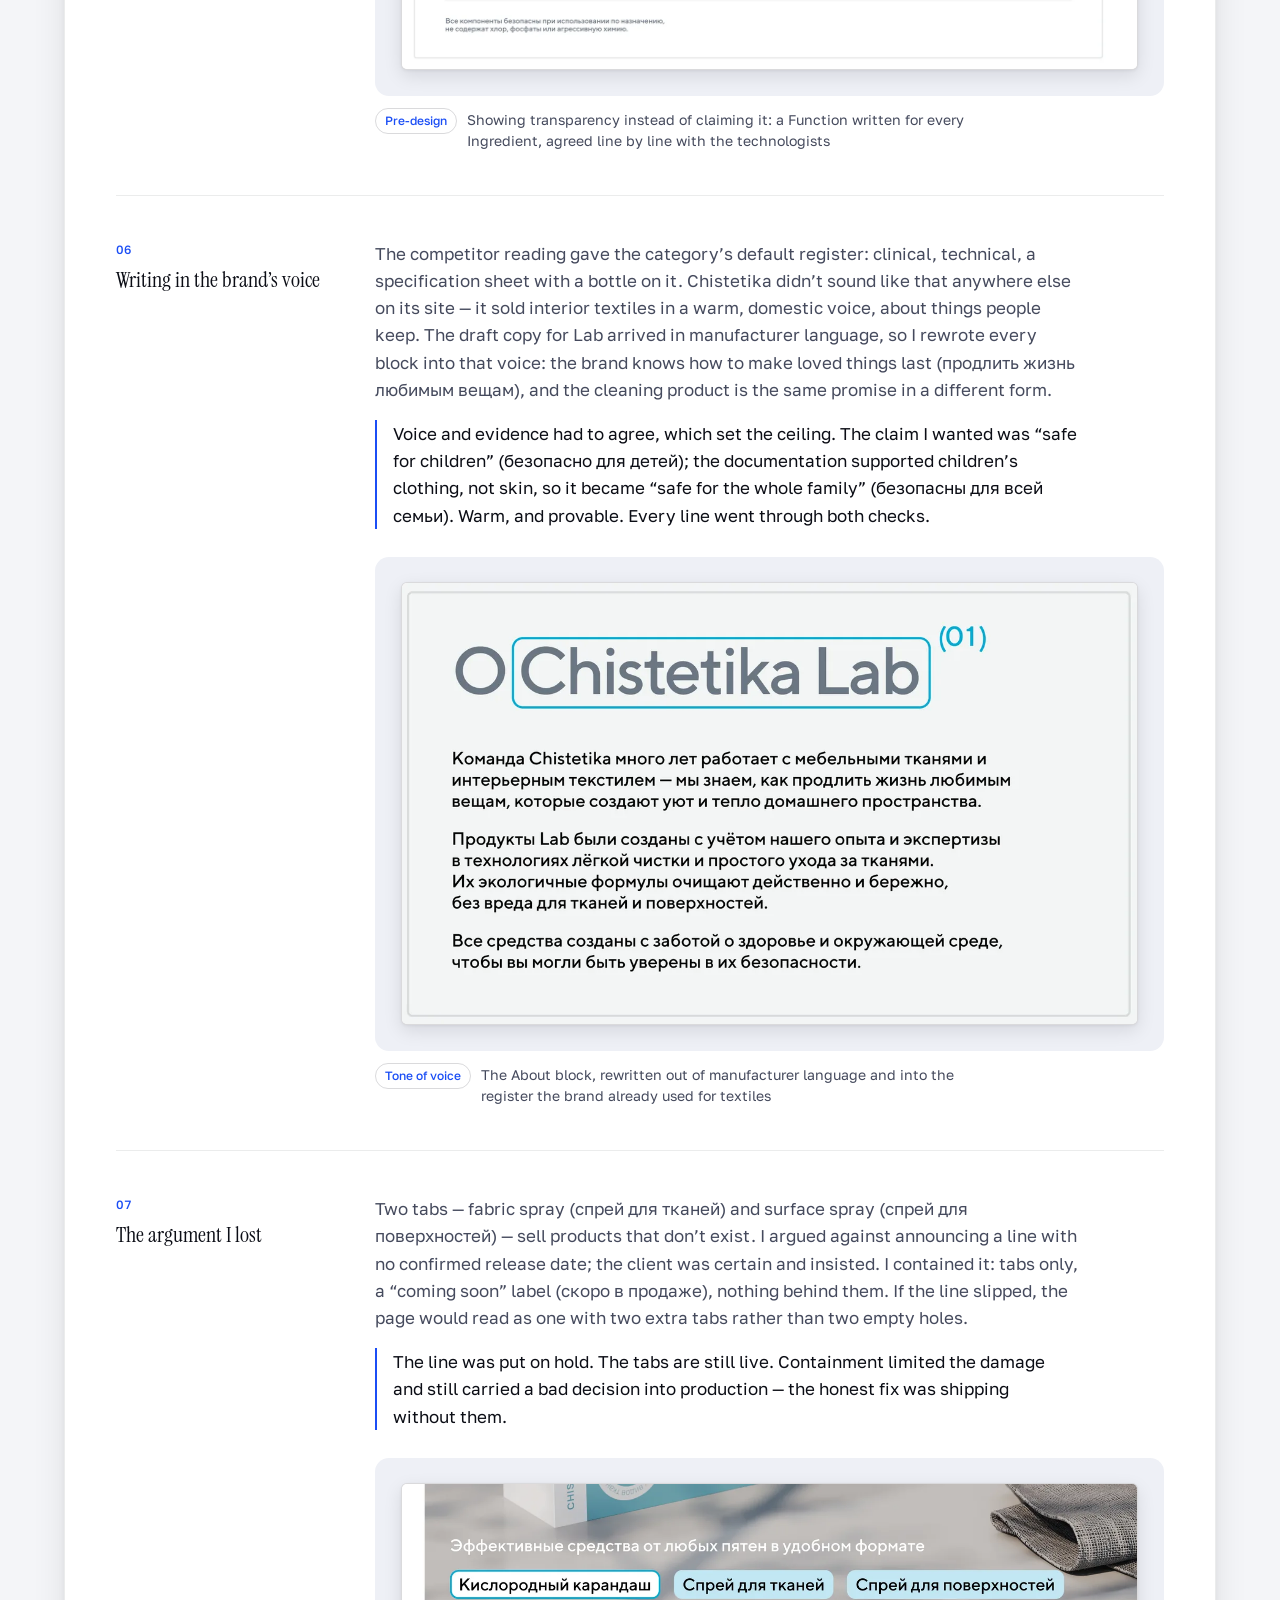
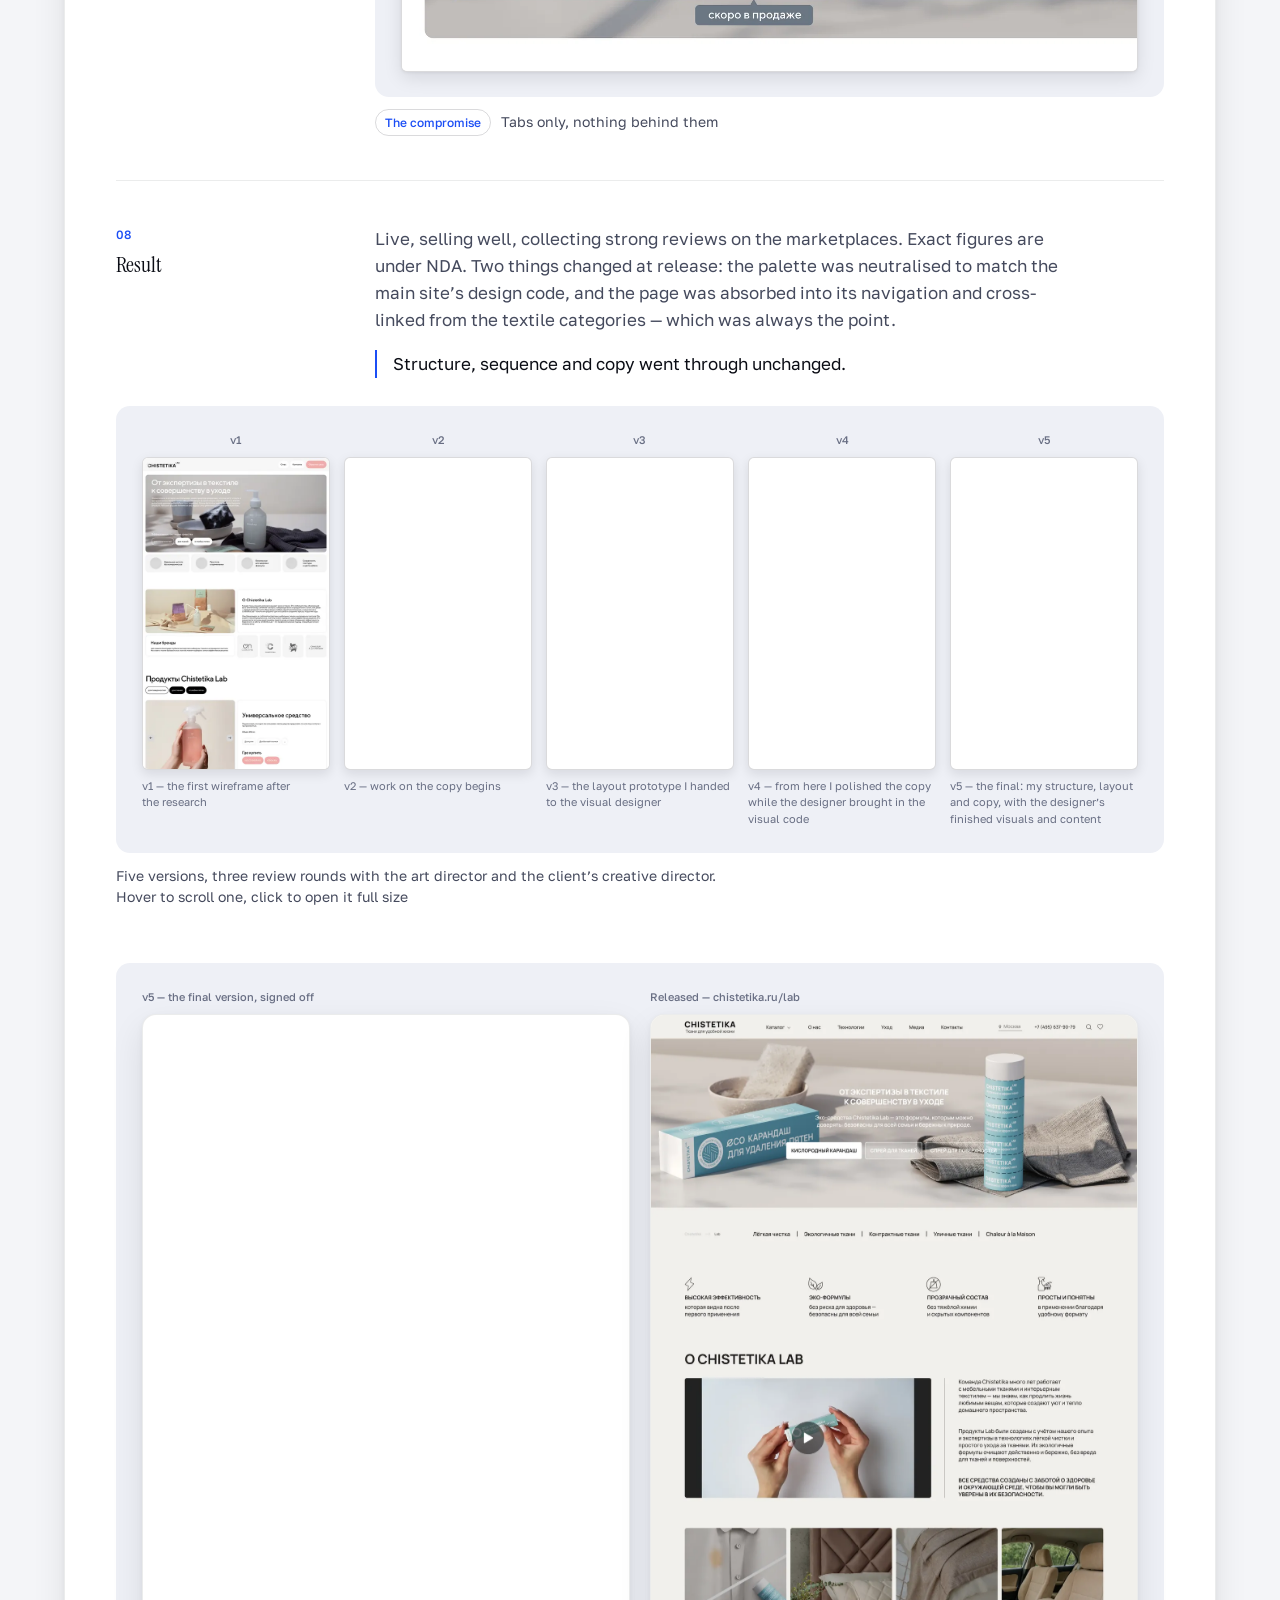
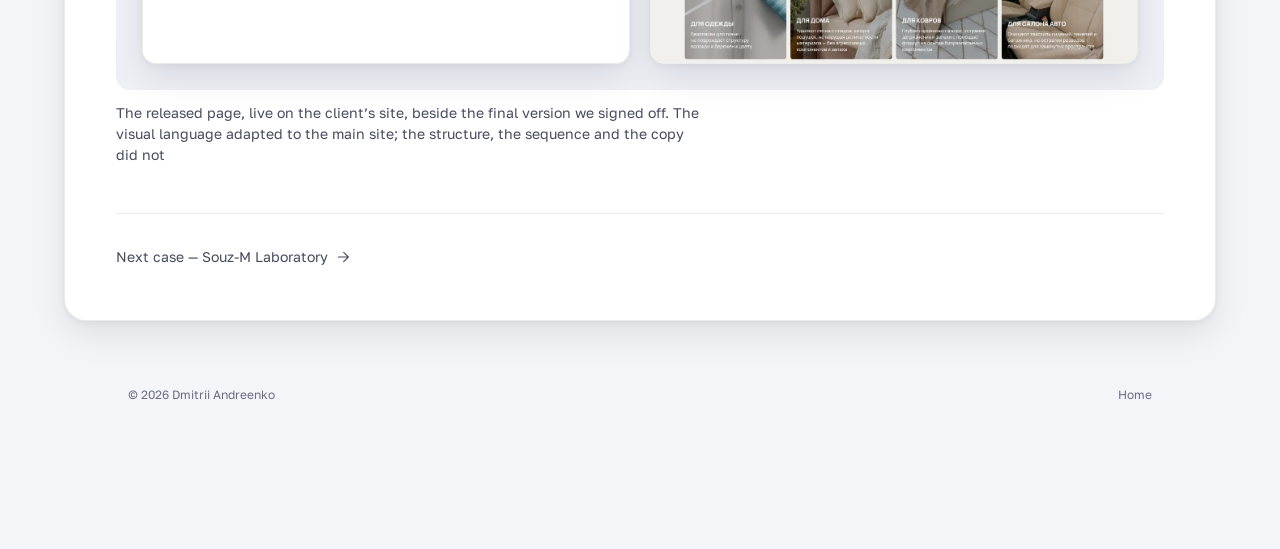
==== commit 113ff1d8: "Deploy: Souz-M card on the home page, Chistetika scheme, remaining site updates" ====
--- a/case-chistetika.html
+++ b/case-chistetika.html
@@ -9,7 +9,7 @@
 
 <link rel="preconnect" href="https://fonts.googleapis.com">
 <link rel="preconnect" href="https://fonts.gstatic.com" crossorigin>
-<link href="https://fonts.googleapis.com/css2?family=Instrument+Serif:ital@0;1&family=Golos+Text:wght@400;500;600&family=Playfair+Display:ital,wght@0,400;0,500;1,400&family=Victor+Mono:wght@400;500&display=swap" rel="stylesheet">
+<link href="https://fonts.googleapis.com/css2?family=Instrument+Serif:ital@0;1&family=Golos+Text:wght@400;500;600&family=Playfair+Display:ital@0;1&display=swap" rel="stylesheet">
 <link rel="stylesheet" href="styles.css">
 <link rel="icon" href="favicon.svg" type="image/svg+xml">
 <link rel="mask-icon" href="favicon.svg" color="#1B4EF5">
@@ -45,7 +45,7 @@
 
         <dl class="case__meta">
           <div><dt data-i18n="cs.k.role">Role</dt><dd data-i18n="cs.v.role">Lead editor &amp; UX writer</dd></div>
-          <div><dt data-i18n="cs.k.team">Team</dt><dd data-i18n="cs.v.team">Creative director, visual designer, art director, technologists</dd></div>
+          <div><dt data-i18n="cs.k.team">Team</dt><dd data-i18n="cs.v.team">Shulman_prod (creative studio: creative director, visual designer), client’s art director, formula technologists</dd></div>
           <div><dt data-i18n="cs.k.year">Year</dt><dd data-i18n="cs.v.year">2025</dd></div>
           <div><dt data-i18n="cs.k.live">Live</dt><dd><a href="https://chistetika.ru/lab" target="_blank" rel="noopener" data-i18n="cs.v.live">chistetika.ru/lab</a></dd></div>
         </dl>
@@ -139,55 +139,39 @@
                version, and neither would follow the dark theme. As markup
                it reads from the same dictionary as everything else. -->
           <figure class="fig fig--scheme fig--inline">
-            <svg class="scheme" viewBox="0 0 900 500" role="img"
-                 data-i18n-aria="cs.f5.cap" aria-label="Final block order and the reasoning behind it">
-              <g class="scheme__page">
-                <rect x="8" y="8" width="150" height="470" rx="10"/>
-              </g>
-              <g>
-                <!-- 1 -->
-                <rect class="scheme__blk" x="20" y="22" width="126" height="48" rx="5"/>
-                <text class="scheme__n"  x="196" y="42">01</text>
-                <text class="scheme__b"  x="236" y="42" data-i18n="cs.dia.b1">Presentation</text>
-                <text class="scheme__q"  x="236" y="62" data-i18n="cs.dia.q1">What is this?</text>
-                <!-- 2 -->
-                <rect class="scheme__blk" x="20" y="80" width="126" height="42" rx="5"/>
-                <text class="scheme__n"  x="196" y="98">02</text>
-                <text class="scheme__b"  x="236" y="98" data-i18n="cs.dia.b2">Product benefits</text>
-                <text class="scheme__q"  x="236" y="118" data-i18n="cs.dia.q2">Why should I look?</text>
-                <!-- 3 · a placement decision -->
-                <rect class="scheme__blk is-key" x="20" y="132" width="126" height="52" rx="5"/>
-                <text class="scheme__n is-key" x="196" y="154">03</text>
-                <text class="scheme__b is-key" x="236" y="154" data-i18n="cs.dia.b3">About the brand</text>
-                <text class="scheme__q"  x="236" y="174" data-i18n="cs.dia.q3">Why trust you with this?</text>
-                <!-- 4 -->
-                <rect class="scheme__blk" x="20" y="194" width="126" height="56" rx="5"/>
-                <text class="scheme__n"  x="196" y="216">04</text>
-                <text class="scheme__b"  x="236" y="216" data-i18n="cs.dia.b4">Use cases, in photographs</text>
-                <text class="scheme__q"  x="236" y="236" data-i18n="cs.dia.q4">Where does it fit my life?</text>
-                <!-- 5 -->
-                <rect class="scheme__blk" x="20" y="260" width="126" height="76" rx="5"/>
-                <text class="scheme__n"  x="196" y="292">05</text>
-                <text class="scheme__b"  x="236" y="292" data-i18n="cs.dia.b5">Product card</text>
-                <text class="scheme__q"  x="236" y="312" data-i18n="cs.dia.q5">What exactly am I buying, and how do I use it?</text>
-                <!-- 6 · a placement decision -->
-                <rect class="scheme__blk is-key" x="20" y="346" width="126" height="40" rx="5"/>
-                <text class="scheme__n is-key" x="196" y="364">06</text>
-                <text class="scheme__b is-key" x="236" y="364" data-i18n="cs.dia.b6">Where to buy</text>
-                <text class="scheme__q"  x="236" y="384" data-i18n="cs.dia.q6">Where do I actually get it?</text>
-                <!-- 7 -->
-                <rect class="scheme__blk" x="20" y="396" width="126" height="70" rx="5"/>
-                <text class="scheme__n"  x="196" y="424">07</text>
-                <text class="scheme__b"  x="236" y="424" data-i18n="cs.dia.b7">Composition</text>
-                <text class="scheme__q"  x="236" y="444" data-i18n="cs.dia.q7">What is actually in it?</text>
-              </g>
-              <!-- the two blocks whose position was argued for -->
-              <g class="scheme__mark">
-                <path d="M162 158 h 26"/>
-                <path d="M162 366 h 26"/>
-              </g>
-              <text class="scheme__key" x="8" y="496" data-i18n="cs.dia.key">Marked: the two blocks whose position was the decision.</text>
-            </svg>
+            <div class="scheme">
+              <ol class="scheme__page" data-i18n-aria="cs.f5.cap" aria-label="Final block order and the reasoning behind it">
+                <li class="scheme__row" style="--h:48">
+                  <span class="scheme__blk" aria-hidden="true"></span><span class="scheme__mark" aria-hidden="true"></span><span class="scheme__n">01</span>
+                  <span><span class="scheme__b" data-i18n="cs.dia.b1">Presentation</span><span class="scheme__q" data-i18n="cs.dia.q1">What is this?</span></span>
+                </li>
+                <li class="scheme__row" style="--h:42">
+                  <span class="scheme__blk" aria-hidden="true"></span><span class="scheme__mark" aria-hidden="true"></span><span class="scheme__n">02</span>
+                  <span><span class="scheme__b" data-i18n="cs.dia.b2">Product benefits</span><span class="scheme__q" data-i18n="cs.dia.q2">Why should I look?</span></span>
+                </li>
+                <li class="scheme__row is-key" style="--h:52">
+                  <span class="scheme__blk" aria-hidden="true"></span><span class="scheme__mark" aria-hidden="true"></span><span class="scheme__n">03</span>
+                  <span><span class="scheme__b" data-i18n="cs.dia.b3">About the brand</span><span class="scheme__q" data-i18n="cs.dia.q3">Why trust you with this?</span></span>
+                </li>
+                <li class="scheme__row" style="--h:56">
+                  <span class="scheme__blk" aria-hidden="true"></span><span class="scheme__mark" aria-hidden="true"></span><span class="scheme__n">04</span>
+                  <span><span class="scheme__b" data-i18n="cs.dia.b4">Use cases, in photographs</span><span class="scheme__q" data-i18n="cs.dia.q4">Where does it fit my life?</span></span>
+                </li>
+                <li class="scheme__row" style="--h:76">
+                  <span class="scheme__blk" aria-hidden="true"></span><span class="scheme__mark" aria-hidden="true"></span><span class="scheme__n">05</span>
+                  <span><span class="scheme__b" data-i18n="cs.dia.b5">Product card</span><span class="scheme__q" data-i18n="cs.dia.q5">What exactly am I buying, and how do I use it?</span></span>
+                </li>
+                <li class="scheme__row is-key" style="--h:40">
+                  <span class="scheme__blk" aria-hidden="true"></span><span class="scheme__mark" aria-hidden="true"></span><span class="scheme__n">06</span>
+                  <span><span class="scheme__b" data-i18n="cs.dia.b6">Where to buy</span><span class="scheme__q" data-i18n="cs.dia.q6">Where do I actually get it?</span></span>
+                </li>
+                <li class="scheme__row" style="--h:70">
+                  <span class="scheme__blk" aria-hidden="true"></span><span class="scheme__mark" aria-hidden="true"></span><span class="scheme__n">07</span>
+                  <span><span class="scheme__b" data-i18n="cs.dia.b7">Composition</span><span class="scheme__q" data-i18n="cs.dia.q7">What is actually in it?</span></span>
+                </li>
+              </ol>
+              <p class="scheme__key" data-i18n="cs.dia.key">Marked: the two blocks whose position was the decision</p>
+            </div>
           </figure>
 
         </div>
@@ -429,6 +413,14 @@
       </section>
 
     </article>
+
+    <p class="case__next reveal">
+      <a class="back-link back-link--next" href="case-souzm.html">
+        <span data-i18n="cs.next">Next case — Souz-M Laboratory</span>
+        <svg viewBox="0 0 24 24" aria-hidden="true"><path d="M5 12h14M13 5l7 7-7 7"/></svg>
+      </a>
+    </p>
+
   </div>
 </section>
 </main>
--- a/styles.css
+++ b/styles.css
@@ -44,12 +44,16 @@
      carried by a hairline border and the shadow supplies the lift */
   --card-shadow: 0 14px 34px rgba(11,13,21,.09), 0 2px 6px rgba(11,13,21,.05);
 
-  /* type */
+  /* type — three families only. Instrument Serif sets English display
+     type, Playfair Display sets Russian (Instrument has no Cyrillic),
+     Golos Text does everything else, including the small labels and
+     figures that used to be monospaced. Tracking is left at each
+     font's own default: no letter-spacing anywhere on the site.  */
   --serif: "Instrument Serif", "Playfair Display", "Iowan Old Style", Georgia, serif;
   --sans:  "Golos Text", -apple-system, BlinkMacSystemFont, "Segoe UI", sans-serif;
-  --mono:  "Victor Mono", ui-monospace, "SF Mono", Menlo, monospace;
 
   /* fluid scale */
+  --t-2xs:  0.6875rem;               /* the smallest UI label, 11px */
   --t-xs:   0.75rem;
   --t-sm:   0.875rem;
   --t-base: clamp(1rem, 0.96rem + 0.2vw, 1.0625rem);
@@ -58,6 +62,20 @@
   --t-2xl:  clamp(2.125rem, 1.55rem + 2.6vw, 3.75rem);
   --t-3xl:  clamp(2.5rem, 1.15rem + 5.7vw, 6.5rem);
 
+  /* leading — one value per role, not per component.
+     display  big serif titles, one or two lines
+     heading  serif section and card titles
+     lead     serif paragraphs: ledes, quotes, subtitles
+     body     running text at the base size
+     compact  running text at 14px and below, and large sans ledes
+     ui       one-line labels, chips, buttons                    */
+  --lh-display: 1.02;
+  --lh-heading: 1.15;
+  --lh-lead:    1.3;
+  --lh-body:    1.6;
+  --lh-compact: 1.5;
+  --lh-ui:      1.3;
+
   /* space */
   /* one radius scale — panels set the outer curve, everything
      nested inside steps down from it so corners stay concentric */
@@ -77,6 +95,11 @@
    serifs in one heading. Russian gets Playfair for all of it.      */
 [lang="ru"]{
   --serif: "Playfair Display", "Iowan Old Style", Georgia, serif;
+  /* Playfair is taller than Instrument and Cyrillic carries marks
+     above the cap height (Й, Ё), so Russian display type gets air */
+  --lh-display: 1.1;
+  --lh-heading: 1.22;
+  --lh-lead:    1.36;
 }
 
 [data-theme="dark"]{
@@ -126,7 +149,7 @@
   color:var(--ink);
   font-family:var(--sans);
   font-size:var(--t-base);
-  line-height:1.6;
+  line-height:var(--lh-body);
   font-weight:400;
   -webkit-font-smoothing:antialiased;
   text-rendering:optimizeLegibility;
@@ -135,6 +158,9 @@
 }
 
 img,svg{ display:block; max-width:100%; }
+/* width/height attributes reserve space while loading; height:auto
+   keeps the ratio once the width is constrained */
+img{ height:auto; }
 ul,ol{ margin:0; padding:0; list-style:none; }
 h1,h2,h3,p,dl,dd{ margin:0; }
 a{ color:inherit; text-decoration:none; }
@@ -153,15 +179,6 @@
   padding:.75rem 1.25rem; font-size:var(--t-sm);
 }
 .skip-link:focus{ left:0; }
-
-/* Instrument Serif has no Cyrillic — Playfair picks it up per-character.
-   Slight optical correction so the two faces sit at a similar size.    */
-:lang(ru) .hero__title,
-:lang(ru) .section-title,
-:lang(ru) .card__title,
-:lang(ru) .about__text .lead,
-:lang(ru) .contact-line,
-:lang(ru) .pdf__lede{ letter-spacing:-.018em; }
 
 /* ── ATMOSPHERE ──────────────────────────────────────────
    A blue vignette over the first screen that dissolves into the
@@ -221,17 +238,15 @@
   border-bottom:1px solid var(--rule);
 }
 .section-num{
-  font-family:var(--mono);
+  font-family:var(--sans);
   font-size:var(--t-xs);
-  color:var(--accent);
-  letter-spacing:.08em;
-}
+  color:var(--accent); font-weight:500; font-variant-numeric:tabular-nums; }
 .section-title{
   font-family:var(--serif);
   font-size:var(--t-xl);
   font-weight:400;
-  letter-spacing:-.015em;
-  line-height:1.1;
+
+  line-height:var(--lh-heading);
 }
 
 /* Content resolves out of focus rather than sliding up. Nothing moves,
@@ -418,7 +433,7 @@
 .masthead{
   font-family:var(--serif);
   font-size:var(--t-lg);
-  letter-spacing:-.015em;
+
   margin-bottom:clamp(2rem,5vw,3.5rem);
 }
 .masthead a{ transition:color .25s var(--ease); }
@@ -444,10 +459,10 @@
   border-radius:99px;
 }
 .lang__btn{
-  font-family:var(--mono);
-  font-size:.6875rem;
+  font-family:var(--sans);
+  font-size:var(--t-2xs);
   font-weight:500;
-  letter-spacing:.06em;
+
   color:var(--ink-3);
   background:transparent;
   border:0; border-radius:99px;
@@ -487,8 +502,8 @@
   font-family:var(--serif);
   font-weight:400;
   font-size:var(--t-3xl);
-  line-height:.94;
-  letter-spacing:-.028em;
+  line-height:var(--lh-display);
+
   margin-bottom:clamp(2.5rem,6vw,4.5rem);
   /* Reserve the stamp's column so long lines can never run under it.
      At 5° the rotated footprint (w·cos5 + h·sin5) is only ~10px
@@ -513,7 +528,7 @@
 .hero__lede{
   max-width:48ch;
   font-size:var(--t-lg);
-  line-height:1.5;
+  line-height:var(--lh-compact);
   color:var(--ink-2);
   text-wrap:pretty;
 }
@@ -521,7 +536,7 @@
   display:inline-flex; align-items:center; gap:.6rem;
   font-size:var(--t-sm);
   font-weight:500;
-  letter-spacing:.01em;
+
   padding:.85rem 1.4rem;
   border:1px solid var(--accent-2);
   color:var(--accent);
@@ -615,16 +630,16 @@
 .stamp:active .stamp__paper{ transform:rotate(0deg) skewY(0deg) scale(.88); }
 
 .stamp__eyebrow{
-  font-family:var(--mono);
+  font-family:var(--sans);
   font-size:.5625rem; font-weight:500;
-  letter-spacing:.18em; text-transform:uppercase;
+
   opacity:.75;
 }
 .stamp__main{
   font-family:var(--serif);
   font-size:clamp(1.35rem,2.2vw,1.75rem);
-  line-height:1;
-  letter-spacing:-.015em;
+  line-height:var(--lh-display);
+
   white-space:nowrap;
 }
 .stamp__rule{
@@ -634,10 +649,9 @@
 }
 .stamp__sub{
   display:inline-flex; align-items:center; gap:.3rem;
-  font-family:var(--mono);
-  font-size:.625rem; letter-spacing:.06em;
-  opacity:.8;
-}
+  font-family:var(--sans);
+  font-size:.625rem;
+  opacity:.8; font-weight:500; font-variant-numeric:tabular-nums; }
 .stamp__sub svg{
   width:.75rem; height:.75rem;
   fill:none; stroke:currentColor; stroke-width:2;
@@ -658,7 +672,7 @@
   animation:marquee 46s linear infinite;
   font-family:var(--serif);
   font-size:clamp(1.25rem,3vw,2rem);
-  letter-spacing:-.01em;
+
   color:var(--ink-2);
   white-space:nowrap;
 }
@@ -722,11 +736,6 @@
    the object centred with margin — 16/10 keeps the whole subject */
 .card--wide .card__visual{ aspect-ratio:16/10; }
 
-.art{ width:100%; height:100%; transition:transform 1.1s var(--ease); }
-.art-bg{ fill:var(--paper-2); }
-.art-fg{ fill:currentColor; }
-.card__link:hover .art{ transform:scale(1.035); }
-
 /* Real cover artwork. Every frame is stacked in the same box and
    cross-faded, so the card previews the project's images on hover
    instead of tinting. Extra frames are injected by main.js on first
@@ -769,14 +778,13 @@
 
 .card__meta{
   display:flex; justify-content:space-between; gap:1rem;
-  font-family:var(--mono);
+  font-family:var(--sans);
   font-size:var(--t-xs);
-  letter-spacing:.05em;
+
   color:var(--ink-3);
   padding-bottom:.65rem;
-  margin-bottom:.85rem;
-  border-bottom:1px solid var(--rule-soft);
-}
+  margin-bottom:.75rem;
+  border-bottom:1px solid var(--rule-soft); font-weight:500; font-variant-numeric:tabular-nums; }
 /* The category word takes its ink, so the grid separates into printed
    work and screen work before a single label is read. Colour is never
    the only signal — the word is still the word.                     */
@@ -791,16 +799,16 @@
   font-family:var(--serif);
   font-weight:400;
   font-size:var(--t-lg);
-  line-height:1.2;
-  letter-spacing:-.012em;
-  margin-bottom:.55rem;
+  line-height:var(--lh-heading);
+
+  margin-bottom:.5rem;
   text-wrap:balance;
 }
 .card--wide .card__title{ max-width:22ch; font-size:var(--t-xl); }
 .card__desc{
   color:var(--ink-2);
   font-size:var(--t-sm);
-  line-height:1.6;
+  line-height:var(--lh-compact);
   max-width:52ch;
   margin-bottom:1rem;
 }
@@ -808,8 +816,8 @@
   display:inline-flex; align-items:center; gap:.4rem;
   font-size:var(--t-xs);
   font-weight:500;
-  letter-spacing:.06em;
-  text-transform:uppercase;
+
+
   color:var(--accent);
 }
 .card__more svg{
@@ -826,8 +834,8 @@
 
 .card__badge{
   position:absolute; top:.85rem; left:.85rem;
-  font-family:var(--mono); font-size:.625rem; font-weight:500;
-  letter-spacing:.12em; text-transform:uppercase;
+  font-family:var(--sans); font-size:var(--t-2xs); font-weight:500;
+
   background:var(--accent-2); color:#fff;
   padding:.32rem .6rem; border-radius:99px;
   z-index:1;
@@ -853,7 +861,7 @@
 .page-lede{
   font-family:var(--serif);
   font-size:var(--t-xl); font-weight:400;
-  line-height:1.26; letter-spacing:-.015em;
+  line-height:var(--lh-lead);
   max-width:32ch;
   margin-bottom:clamp(2.5rem,5vw,4rem);
   text-wrap:balance;
@@ -880,9 +888,9 @@
 .gal__fig:hover img{ transform:scale(1.02); }
 .gal__cap{
   display:block;
-  margin-top:.7rem;
-  font-family:var(--mono); font-size:var(--t-xs);
-  color:var(--ink-3); letter-spacing:.04em;
+  margin-top:.75rem;
+  font-family:var(--sans); font-size:var(--t-xs);
+  color:var(--ink-3);
 }
 
 /* ── 7. ABOUT ────────────────────────────────────────────── */
@@ -921,10 +929,10 @@
   fill:none; stroke:var(--accent); stroke-width:1.6;
   stroke-linecap:round; stroke-linejoin:round;
 }
-.ig__text{ display:flex; flex-direction:column; line-height:1.3; min-width:0; }
+.ig__text{ display:flex; flex-direction:column; line-height:var(--lh-ui); min-width:0; }
 .ig__label{ font-size:var(--t-sm); font-weight:500; }
 .ig__handle{
-  font-family:var(--mono); font-size:.6875rem;
+  font-family:var(--sans); font-size:var(--t-2xs);
   color:var(--ink-3); overflow-wrap:anywhere;
 }
 .ig__arrow{
@@ -952,11 +960,11 @@
 .about__text .lead{
   font-family:var(--serif);
   font-size:var(--t-xl);
-  line-height:1.26;
+  line-height:var(--lh-lead);
   font-weight:400;
-  letter-spacing:-.015em;
+
   color:var(--ink);
-  margin-bottom:1.4rem;
+  margin-bottom:1.5rem;
 }
 
 .facts{
@@ -969,10 +977,9 @@
 .fact:nth-child(odd){ padding-right:1rem; }
 .fact:nth-child(even){ padding-left:1rem; border-left:1px solid var(--rule-soft); }
 .fact dt{
-  font-family:var(--mono); font-size:var(--t-xs);
-  letter-spacing:.06em; color:var(--ink-3);
-  margin-bottom:.3rem;
-}
+  font-family:var(--sans); font-size:var(--t-xs);
+ color:var(--ink-3);
+  margin-bottom:.25rem; font-weight:500; }
 .fact dd{ font-size:var(--t-sm); }
 
 /* ── 8. PRACTICE ─────────────────────────────────────────── */
@@ -997,22 +1004,21 @@
 }
 .practice__item h3{
   font-family:var(--serif); font-weight:400;
-  font-size:var(--t-lg); line-height:1.18;
-  letter-spacing:-.012em;
+  font-size:var(--t-lg); line-height:var(--lh-heading);
+
   margin-bottom:.75rem;
 }
 .practice__item p{
   color:var(--ink-2); font-size:var(--t-sm);
-  line-height:1.65; margin-bottom:1.35rem;
+  line-height:var(--lh-compact); margin-bottom:1rem;
 }
 .tags{ display:flex; flex-wrap:wrap; gap:.4rem; margin-top:auto; }
 .tags li{
-  font-family:var(--mono); font-size:.6875rem;
-  letter-spacing:.04em; color:var(--ink-3);
+  font-family:var(--sans); font-size:var(--t-2xs);
+ color:var(--ink-3);
   padding:.28rem .6rem;
   border:1px solid var(--rule);
-  border-radius:99px;
-}
+  border-radius:99px; font-weight:500; }
 
 /* ── 9. PDF PORTFOLIO ────────────────────────────────────── */
 .pdf{
@@ -1042,26 +1048,85 @@
 .pdf__sheet--1 svg{ width:100%; height:auto; display:block; }
 .pdf-page{ fill:var(--card); }
 .pdf-ink{ fill:var(--ink); }
-.pdf-accent{ fill:var(--accent-2); }
 
 .pdf:hover .pdf__sheet--3{ transform:translate(22px,-22px) rotate(5deg); }
 .pdf:hover .pdf__sheet--2{ transform:translate(11px,-11px) rotate(2.5deg); }
 
-.pdf__badge{
-  position:absolute; top:clamp(1.5rem,3vw,2.5rem); right:clamp(1.5rem,3vw,2.5rem);
-  transform:translate(35%,-35%);
-  font-family:var(--mono); font-size:.625rem; font-weight:500;
-  letter-spacing:.12em;
-  background:var(--accent-2); color:#fff;
-  padding:.35rem .6rem; border-radius:99px;
-}
+/* The pill became the same postage stamp as the hero CTA, franked onto
+   the corner of the document stack. Fixed 70x70 at a 10px step, so the
+   box is an exact multiple of --step and the four corners come out
+   identical without the JS quantiser the hero one needs.
+
+   As on the hero: the drop-shadow lives on the wrapper, because filter
+   is applied before mask and would otherwise trace the unmasked box
+   rather than the perforated edge.                                   */
+.pdf__stamp{
+  position:absolute;
+  left:77%; top:47.75%;
+  transform:translate(-50%,-50%);
+  filter:var(--stamp-lift);
+  transition:filter .5s var(--ease);
+  pointer-events:none;
+}
+.pdf__stamp-paper{
+  --notch:3.5px;
+  --step:10px;
+  display:flex;
+  flex-direction:column;
+  align-items:center;
+  justify-content:center;
+  gap:.1rem;
+  width:70px; height:70px;
+  background:var(--stamp);
+  color:var(--stamp-ink);
+  transform:rotate(-8deg);
+  transition:transform .5s var(--ease);
+
+  -webkit-mask:
+    radial-gradient(var(--notch) at 50% 0,    #0000 97%, #000) 0 0    / var(--step) 100%,
+    radial-gradient(var(--notch) at 50% 100%, #0000 97%, #000) 0 100% / var(--step) 100%,
+    radial-gradient(var(--notch) at 0 50%,    #0000 97%, #000) 0 0    / 100% var(--step),
+    radial-gradient(var(--notch) at 100% 50%, #0000 97%, #000) 100% 0 / 100% var(--step);
+  mask:
+    radial-gradient(var(--notch) at 50% 0,    #0000 97%, #000) 0 0    / var(--step) 100%,
+    radial-gradient(var(--notch) at 50% 100%, #0000 97%, #000) 0 100% / var(--step) 100%,
+    radial-gradient(var(--notch) at 0 50%,    #0000 97%, #000) 0 0    / 100% var(--step),
+    radial-gradient(var(--notch) at 100% 50%, #0000 97%, #000) 100% 0 / 100% var(--step);
+  -webkit-mask-composite:source-in;
+  mask-composite:intersect;
+  -webkit-mask-repeat:round;
+  mask-repeat:round;
+
+  outline:1px dashed color-mix(in srgb, var(--stamp-ink) 45%, transparent);
+  outline-offset:-7px;
+}
+.pdf__stamp-main{
+  font-family:var(--sans); font-size:.8125rem; font-weight:500;
+
+}
+.pdf__stamp-sub{
+  font-family:var(--sans); font-size:.5rem;
+
+  opacity:.7; font-weight:500; font-variant-numeric:tabular-nums; }
+/* the sheets fan out and the stamp presses down, together */
+.pdf:hover .pdf__stamp{ filter:var(--stamp-press); transition-duration:.2s; }
+.pdf:hover .pdf__stamp-paper{ transform:rotate(0deg) scale(.93); transition-duration:.2s; }
+
+/* ── the block runs on the stamp's orange, not the site blue ──
+   The fill is 2.87:1, so it only ever carries near-black ink or
+   acts as a shape. Anything that has to be read as orange text
+   uses --warm-ink, the darkened sibling at 4.85:1 on paper.   */
+#portfolio .section-num{ color:var(--warm-ink); }
+#portfolio .btn--solid{ background:var(--stamp); color:var(--stamp-ink); }
+#portfolio .btn--solid:hover{ background:var(--stamp-ink); color:var(--card); }
+#portfolio .btn--ghost:hover{ border-color:var(--warm-ink); color:var(--warm-ink); }
 
 .pdf__lede{
   font-family:var(--serif);
   font-size:var(--t-xl);
   font-weight:400;
-  line-height:1.24;
-  letter-spacing:-.015em;
+  line-height:var(--lh-lead);
+
   margin-bottom:1rem;
   max-width:26ch;
   text-wrap:balance;
@@ -1077,10 +1142,9 @@
   margin-bottom:clamp(1.5rem,3vw,2rem);
 }
 .pdf__specs dt{
-  font-family:var(--mono); font-size:.6875rem;
-  letter-spacing:.07em; color:var(--ink-3);
-  margin-bottom:.25rem;
-}
+  font-family:var(--sans); font-size:var(--t-2xs);
+ color:var(--ink-3);
+  margin-bottom:.25rem; font-weight:500; }
 .pdf__specs dd{ font-size:var(--t-sm); font-weight:500; white-space:nowrap; }
 
 .pdf__actions{ display:flex; flex-wrap:wrap; gap:.6rem; }
@@ -1105,11 +1169,6 @@
 .btn--ghost:hover{ border-color:var(--accent); color:var(--accent); }
 .btn--ghost:hover svg{ transform:translate(3px,-3px); }
 
-.pdf__hint{
-  margin-top:.9rem;
-  font-family:var(--mono); font-size:.6875rem;
-  color:var(--ink-3); letter-spacing:.03em;
-}
 
 /* ── 10. CONTACT ─────────────────────────────────────────── */
 
@@ -1118,8 +1177,8 @@
   font-family:var(--serif);
   font-size:var(--t-xl);
   font-weight:400;
-  letter-spacing:-.015em;
-  line-height:1.24;
+
+  line-height:var(--lh-lead);
   max-width:26ch;
   margin-bottom:clamp(1.5rem,3vw,2.25rem);
   text-wrap:balance;
@@ -1130,10 +1189,10 @@
   font-family:var(--serif);
   font-weight:400;
   font-size:var(--t-2xl);
-  letter-spacing:-.025em;
-  line-height:1.05;
+
+  line-height:var(--lh-display);
   padding-bottom:.35rem;
-  margin-bottom:1.6rem;
+  margin-bottom:1.5rem;
   border-bottom:1px solid var(--rule);
   transition:color .3s var(--ease), border-color .3s var(--ease);
   max-width:100%;
@@ -1171,7 +1230,7 @@
 }
 .reach__name{ font-size:var(--t-sm); font-weight:500; }
 .reach__val{
-  font-family:var(--mono); font-size:.6875rem;
+  font-family:var(--sans); font-size:var(--t-2xs);
   color:var(--ink-3); white-space:nowrap;
 }
 
@@ -1183,10 +1242,10 @@
   border-top:1px solid var(--rule-soft);
 }
 .contact-block h3{
-  font-family:var(--mono); font-weight:400;
-  font-size:var(--t-xs); letter-spacing:.09em;
-  text-transform:uppercase; color:var(--ink-3);
-  margin-bottom:1rem;
+  font-family:var(--sans); font-weight:500;
+  font-size:var(--t-xs);
+ color:var(--ink-3);
+  margin-bottom:.75rem;
 }
 .links li{ margin-bottom:.5rem; }
 .links a{
@@ -1198,7 +1257,7 @@
   padding-bottom:2px;
 }
 .links a:hover{ background-size:100% 1px; color:var(--accent); }
-.addr{ font-size:var(--t-sm); color:var(--ink-2); line-height:1.7; }
+.addr{ font-size:var(--t-sm); color:var(--ink-2); line-height:var(--lh-compact); }
 
 /* ── LIGHTBOX ────────────────────────────────────────────── */
 .lb{
@@ -1281,16 +1340,15 @@
 
 .lb__counter{
   position:absolute; right:.75rem; bottom:.75rem; z-index:2;
-  font-family:var(--mono); font-size:.6875rem; letter-spacing:.08em;
+  font-family:var(--sans); font-size:var(--t-2xs);
   background:color-mix(in srgb, var(--card) 88%, transparent);
   color:var(--ink-2);
-  padding:.3rem .6rem; border-radius:99px;
-}
+  padding:.3rem .6rem; border-radius:99px; font-weight:500; font-variant-numeric:tabular-nums; }
 
 .lb__caption{
-  margin-top:.85rem;
-  font-family:var(--mono); font-size:var(--t-xs);
-  letter-spacing:.04em; color:var(--ink-3);
+  margin-top:.75rem;
+  font-family:var(--sans); font-size:var(--t-xs);
+ color:var(--ink-3);
 }
 
 /* thumbnails */
@@ -1319,14 +1377,13 @@
   border-top:1px solid var(--rule);
 }
 .lb__meta{
-  font-family:var(--mono); font-size:var(--t-xs);
-  letter-spacing:.06em; color:var(--accent);
-  margin-bottom:.5rem;
-}
+  font-family:var(--sans); font-size:var(--t-xs);
+ color:var(--accent);
+  margin-bottom:.5rem; font-weight:500; }
 .lb__title{
   font-family:var(--serif); font-weight:400;
-  font-size:var(--t-xl); line-height:1.16;
-  letter-spacing:-.015em;
+  font-size:var(--t-xl); line-height:var(--lh-heading);
+
   margin-bottom:.75rem;
   text-wrap:balance;
 }
@@ -1335,7 +1392,7 @@
    still wraps normally; single-line entries are unaffected.       */
 .lb__desc{
   color:var(--ink-2); font-size:var(--t-sm);
-  line-height:1.65; max-width:56ch;
+  line-height:var(--lh-compact); max-width:56ch;
   white-space:pre-line;
   text-wrap:pretty;
 }
@@ -1346,11 +1403,18 @@
   border-bottom:1px solid var(--rule-soft);
 }
 .lb__credits dt{
-  font-family:var(--mono); font-size:.6875rem;
-  letter-spacing:.05em; color:var(--ink-3);
-  white-space:nowrap;
-}
+  font-family:var(--sans); font-size:var(--t-2xs);
+ color:var(--ink-3);
+  white-space:nowrap; font-weight:500; }
 .lb__credits dd{ font-size:var(--t-sm); text-align:right; }
+/* a credit can carry a link — the global rule strips underlines, so
+   it needs its own affordance to read as one */
+.lb__credits dd a{
+  color:var(--accent);
+  border-bottom:1px solid color-mix(in srgb, var(--accent) 35%, transparent);
+  transition:border-color .25s var(--ease);
+}
+.lb__credits dd a:hover{ border-bottom-color:var(--accent); }
 
 body.lb-open{ overflow:hidden; }
 
@@ -1376,21 +1440,20 @@
   padding-bottom:clamp(1.75rem,3.5vw,2.75rem);
 }
 .case__eyebrow{
-  font-family:var(--mono); font-size:var(--t-xs);
-  letter-spacing:.09em; text-transform:uppercase;
+  font-family:var(--sans); font-size:var(--t-xs);
+
   color:var(--accent);
-  margin-bottom:.9rem;
-}
+  margin-bottom:.75rem; font-weight:500; }
 .case__title{
   font-family:var(--serif); font-weight:400;
-  font-size:var(--t-2xl); line-height:1.02;
-  letter-spacing:-.025em;
+  font-size:var(--t-2xl); line-height:var(--lh-display);
+
   margin-bottom:.5rem;
 }
 .case__sub{
   font-family:var(--serif); font-weight:400;
-  font-size:var(--t-xl); line-height:1.24;
-  letter-spacing:-.015em;
+  font-size:var(--t-xl); line-height:var(--lh-lead);
+
   color:var(--ink-2);
   max-width:30ch;
   text-wrap:balance;
@@ -1402,12 +1465,11 @@
   gap:1rem clamp(1.5rem,3vw,2.5rem);
 }
 .case__meta dt{
-  font-family:var(--mono); font-size:.6875rem;
-  letter-spacing:.07em; text-transform:uppercase;
+  font-family:var(--sans); font-size:var(--t-2xs);
+
   color:var(--ink-3);
-  margin-bottom:.35rem;
-}
-.case__meta dd{ font-size:var(--t-sm); line-height:1.5; color:var(--ink-2); }
+  margin-bottom:.25rem; font-weight:500; }
+.case__meta dd{ font-size:var(--t-sm); line-height:var(--lh-compact); color:var(--ink-2); }
 .case__meta a{ color:var(--accent); }
 .case__meta a:hover{ text-decoration:underline; }
 
@@ -1436,10 +1498,9 @@
 }
 .case__num{
   display:block;
-  font-family:var(--mono); font-size:var(--t-xs);
-  letter-spacing:.08em; color:var(--accent);
-  margin-bottom:.4rem;
-}
+  font-family:var(--sans); font-size:var(--t-xs);
+ color:var(--accent);
+  margin-bottom:.5rem; font-weight:500; font-variant-numeric:tabular-nums; }
 .case__body{ grid-column:2; }
 /* the only figures that break out of the prose column: five shots in a
    row and the handover/release pair both need the extra width. Safe to
@@ -1450,17 +1511,18 @@
 
 .case__h2{
   font-family:var(--serif); font-weight:400;
-  font-size:var(--t-lg); line-height:1.14;
-  letter-spacing:-.015em;
+  font-size:var(--t-lg); line-height:var(--lh-heading);
+
   text-wrap:balance;
 }
 .case__h3{
   font-family:var(--serif); font-weight:400;
-  font-size:var(--t-lg); line-height:1.2;
-  letter-spacing:-.012em;
-  margin-bottom:.7rem;
-}
-.case__body > .case__h3:not(:first-child){ margin-top:.5rem; }
+  font-size:var(--t-lg); line-height:var(--lh-heading);
+
+  margin-bottom:.75rem;
+}
+/* a subheading opens a new thought — give it more air above than below */
+.case__body > .case__h3:not(:first-child){ margin-top:clamp(1.5rem,3vw,2.25rem); }
 .case__p{
   max-width:64ch;
   color:var(--ink-2);
@@ -1479,11 +1541,11 @@
 .case__quote{
   font-family:var(--serif);
   font-size:var(--t-lg);
-  line-height:1.35;
-  letter-spacing:-.012em;
+  line-height:var(--lh-lead);
+
   color:var(--ink);
   max-width:52ch;
-  margin:0 0 1.1rem;
+  margin:0 0 1rem;
   padding-left:1.1rem;
   border-left:2px solid var(--rule);
 }
@@ -1493,20 +1555,19 @@
   counter-increment:pt;
   position:relative;
   padding-left:2.4rem;
-  margin-bottom:1.1rem;
+  margin-bottom:1rem;
   color:var(--ink-2);
 }
 .case__points li::before{
   content:counter(pt);
   position:absolute; left:0; top:.05em;
-  font-family:var(--mono); font-size:var(--t-xs);
+  font-family:var(--sans); font-size:var(--t-xs);
   color:var(--accent);
   border:1px solid var(--rule);
   border-radius:50%;
   width:1.6rem; height:1.6rem;
-  display:grid; place-items:center;
-}
-.case__points strong{ color:var(--ink); display:block; margin-bottom:.15rem; }
+  display:grid; place-items:center; font-weight:500; font-variant-numeric:tabular-nums; }
+.case__points strong{ color:var(--ink); font-weight:600; display:block; margin-bottom:.15rem; }
 
 
 
@@ -1523,7 +1584,8 @@
    section, so every one of them lines up with the paragraph it belongs
    to. Only the multi-image figures — the version strip, the release
    pair, the v1/v2/v3 stack — still break out to the full width.     */
-.fig--inline{ margin-block:clamp(1.25rem,2.5vw,1.75rem) 0; }
+/* space below too, so a paragraph that follows a figure doesn't sit on its caption */
+.fig--inline{ margin-block:clamp(1.25rem,2.5vw,1.75rem); }
 .fig--inline:last-child{ margin-bottom:0; }
 .fig__grid{
   display:grid;
@@ -1532,12 +1594,11 @@
 
 
 .fig__step{
-  font-family:var(--mono); font-size:var(--t-xs);
+  font-family:var(--sans); font-size:var(--t-xs);
   color:var(--accent);
   border:1px solid var(--rule);
   border-radius:99px;
-  padding:.2rem .55rem;
-}
+  padding:.2rem .55rem; font-weight:500; }
 /* Stacked comparison. Side-by-side is the obvious layout for a
    before/after, but these crops carry body copy — at a third of
    the column each one renders ~290px wide and the text turns to
@@ -1548,10 +1609,10 @@
 .fig__step-cap{
   display:flex; align-items:baseline; gap:.6rem;
   max-width:68ch;
-  margin-top:.85rem;
+  margin-top:.75rem;
   font-size:var(--t-sm);
   color:var(--ink-2);
-  line-height:1.55;
+  line-height:var(--lh-compact);
   text-wrap:pretty;
 }
 .fig__step-cap .fig__step{ flex:none; }
@@ -1583,34 +1644,74 @@
 
 /* ── BLOCK SCHEME ────────────────────────────────────────
    A wireframe silhouette of the page beside the question each
-   block answers. Drawn in markup so the labels come from the
-   dictionary and the colours from the theme — an exported file
-   would need four versions (two languages × two themes).     */
+   block answers. This used to be an inline SVG, which scaled as
+   a picture: at 375px its 15px labels came out at about 5px.
+   As HTML the text stays at reading size on every screen and
+   only the silhouette column narrows. Block heights come from
+   --h on each row, roughly proportional to the real sections. */
 .fig--scheme > .scheme{
-  display:block;
-  width:100%; height:auto;
+  --sil: clamp(4.25rem, 20%, 9.5rem);   /* silhouette column */
   padding:clamp(1rem,2.2vw,1.75rem);
   background:var(--paper-2);
   border-radius:var(--radius-md);
 }
-.scheme__page rect{ fill:none; stroke:var(--rule); stroke-width:1; }
-.scheme__blk{ fill:var(--rule-soft); }
-.scheme__blk.is-key{ fill:var(--accent-wash); stroke:var(--accent); stroke-width:1; }
-.scheme text{ font-family:var(--sans); fill:var(--ink-2); }
+.scheme__page{
+  position:relative;
+  display:grid; gap:10px;
+  padding-block:12px;
+  list-style:none;
+}
+/* the page outline runs down the silhouette column only */
+.scheme__page::before{
+  content:""; position:absolute; inset:0 auto 0 0;
+  width:var(--sil);
+  border:1px solid var(--rule); border-radius:10px;
+}
+.scheme__row{
+  display:grid;
+  grid-template-columns:var(--sil) 1.9rem 2.1rem minmax(0,1fr);
+  align-items:center;
+}
+.scheme__blk{
+  height:calc(var(--h,48) * 1px);
+  margin-inline:12px;
+  background:var(--rule-soft);
+  border-radius:5px;
+}
+.scheme__row.is-key .scheme__blk{
+  background:var(--accent-wash);
+  outline:1px solid var(--accent); outline-offset:-1px;
+}
+/* the short tick joining a marked block to its label */
+.scheme__row.is-key .scheme__mark{
+  height:1.5px; margin-inline:4px 8px;
+  background:var(--accent); border-radius:1px;
+}
 .scheme__n{
-  font-family:var(--mono); font-size:12px;
-  fill:var(--ink-3); letter-spacing:.06em;
-}
-.scheme__n.is-key{ fill:var(--accent); }
-.scheme__b{ font-size:15px; font-weight:600; fill:var(--ink); }
-.scheme__b.is-key{ fill:var(--accent); }
-.scheme__q{ font-size:13.5px; fill:var(--ink-3); }
-.scheme__mark path{ stroke:var(--accent); stroke-width:1.5; stroke-linecap:round; }
-.scheme__key{ font-size:11.5px; fill:var(--ink-3); }
-/* the SVG scales down with the column, so past a point the 13.5px
-   question text is sub-10px on screen — stack it instead */
+  font-family:var(--sans); font-size:var(--t-xs);
+ color:var(--ink-2); font-weight:500; font-variant-numeric:tabular-nums; }
+.scheme__b{
+  display:block;
+  font-size:var(--t-base); font-weight:600; line-height:var(--lh-ui);
+  color:var(--ink);
+}
+.scheme__q{
+  display:block;
+  font-size:var(--t-sm); line-height:var(--lh-compact);
+  color:var(--ink-2);
+  text-wrap:pretty;
+}
+.scheme__row.is-key .scheme__n,
+.scheme__row.is-key .scheme__b{ color:var(--accent); }
+.scheme__key{
+  margin-top:.75rem;
+  font-size:var(--t-xs); line-height:var(--lh-compact);
+  color:var(--ink-2);
+}
 @media (max-width:620px){
-  .fig--scheme > .scheme{ padding:clamp(.6rem,2vw,1rem); }
+  .fig--scheme > .scheme{ --sil:3.25rem; padding:clamp(.75rem,3vw,1rem); }
+  .scheme__row{ grid-template-columns:var(--sil) 1.1rem 1.8rem minmax(0,1fr); }
+  .scheme__blk{ margin-inline:7px; height:calc(var(--h,48) * .75px); }
 }
 
 /* ── SCROLLING SCREENSHOT ────────────────────────────────
@@ -1673,18 +1774,17 @@
   display:block;
   overflow-wrap:anywhere;   /* no single word can widen its column */
   margin-top:.5rem;
-  font-size:.6875rem; line-height:1.45;
+  font-size:var(--t-2xs); line-height:var(--lh-compact);
   color:var(--ink-3);
   text-wrap:pretty;
 }
 .strip__label{
   display:block;
-  margin-bottom:.45rem;
-  font-family:var(--mono); font-size:.625rem;
-  letter-spacing:.08em; text-transform:uppercase;
+  margin-bottom:.5rem;
+  font-family:var(--sans); font-size:var(--t-2xs);
+
   color:var(--ink-3);
-  text-align:center;
-}
+  text-align:center; font-weight:500; }
 .strip__win{
   display:block;
   position:relative;
@@ -1696,6 +1796,10 @@
   box-shadow:0 4px 12px rgba(11,13,21,.10);
 }
 [data-theme="dark"] .strip__win{ background:var(--card); }
+/* width AND height: the markup carries the file's real width and
+   height attributes, and without height:auto the image takes that
+   height literally and stretches to the window's narrow width */
+.strip__win img{ width:100%; height:auto; }
 .strip__win img,
 .strip__reel{
   display:block;
@@ -1733,10 +1837,9 @@
 .pair__label{
   display:block;
   margin-bottom:.5rem;
-  font-family:var(--mono); font-size:.625rem;
-  letter-spacing:.07em; text-transform:uppercase;
-  color:var(--ink-3);
-}
+  font-family:var(--sans); font-size:var(--t-2xs);
+
+  color:var(--ink-3); font-weight:500; }
 
 /* ── VERSION VIEWER ──────────────────────────────────────
    A full-page shot is ~3,200px tall. Fitting it to the viewport
@@ -1758,13 +1861,12 @@
 }
 .zoom__label{
   flex:none;
-  font-family:var(--mono); font-size:var(--t-xs);
-  letter-spacing:.08em; text-transform:uppercase;
-  color:#fff;
-}
+  font-family:var(--sans); font-size:var(--t-xs);
+
+  color:#fff; font-weight:500; }
 .zoom__desc{
   flex:1 1 auto; min-width:0;
-  font-size:var(--t-sm); line-height:1.4;
+  font-size:var(--t-sm); line-height:var(--lh-compact);
   color:rgba(255,255,255,.72);
 }
 .zoom__btn{
@@ -1818,11 +1920,11 @@
 
 .fig__cap{
   display:flex; align-items:baseline; gap:.6rem;
-  margin-top:.85rem;
+  margin-top:.75rem;
   font-size:var(--t-sm);
   color:var(--ink-2);
   max-width:68ch;
-  line-height:1.55;
+  line-height:var(--lh-compact);
   text-wrap:pretty;
 }
 .fig__cap .fig__step{ flex:none; }
@@ -1842,15 +1944,421 @@
   .fig--pair .fig__grid{ grid-template-columns:1fr; }
 }
 
+/* ── 10b. CASE INFOGRAPHICS ──────────────────────────────
+   Diagrams drawn in markup rather than exported, for the same
+   reason as the block scheme above: the labels are copy and the
+   colours are theme tokens, so a raster export would need one
+   file per language × theme and would go soft on a retina screen.
+   One family, .dg, with a modifier per diagram. Everything here
+   is built from the existing tokens — no new colour, no new
+   typeface. Every diagram collapses to one column under 720px:
+   at 375px a three-across row of cards is unreadable, and being
+   read is the entire job of these figures. */
+.dg{
+  padding:clamp(1rem,2.2vw,1.75rem);
+  background:var(--paper-2);
+  border-radius:var(--radius-md);
+}
+.dg__card{
+  background:var(--card);
+  border:1px solid var(--rule-soft);
+  border-radius:var(--radius-sm);
+  padding:clamp(.7rem,1.6vw,1rem);
+}
+/* The small mono label that names a part of a diagram. --ink-3 on
+   the paper-2 plate is 4.44:1 — fine for the longer descriptions
+   elsewhere on the site, half a point short of AA for type this
+   small, so every label and count here steps up to --ink-2. */
+.dg__label{
+  display:block;
+  margin-bottom:.5rem;
+  font-family:var(--sans); font-size:var(--t-2xs);
+
+  color:var(--ink-2);
+  text-wrap:pretty; font-weight:500; }
+.dg__label--key{ color:var(--accent); }
+.dg__body{
+  font-size:var(--t-sm); line-height:var(--lh-compact);
+  color:var(--ink);
+  text-wrap:pretty;
+}
+.dg__body--muted{ font-size:var(--t-xs); color:var(--ink-3); }
+/* measurements line up only if the figures are tabular */
+.dg__fig{ font-family:var(--sans); font-variant-numeric:tabular-nums; }
+.dg__note{
+  margin-top:.75rem;
+  font-size:var(--t-xs); line-height:var(--lh-compact);
+  color:var(--ink-2);
+}
+.dg svg{ fill:none; stroke:currentColor; stroke-width:1.6;
+         stroke-linecap:round; stroke-linejoin:round; }
+
+/* ── Fig. 02 · the translation gap ────────────────────────
+   Two facts that don't meet — a dashed line broken by a "?" —
+   and, under them, one bracket that gathers both into the page's
+   job. No arrows: an arrow from the buyer's question to "connect
+   the two" read as if the question caused the answer.          */
+.dg--gap{ display:grid; }
+.dg__gap-row{
+  display:grid;
+  grid-template-columns:minmax(0,1fr) 3.5rem minmax(0,1fr);
+  align-items:stretch;
+}
+.dg__joint{ position:relative; display:grid; place-items:center; }
+.dg__joint::before,
+.dg__joint::after{
+  content:""; position:absolute; top:50%;
+  width:calc(50% - .75rem);
+  border-top:1.5px dashed var(--rule);
+}
+.dg__joint::before{ left:0; }
+.dg__joint::after{ right:0; }
+.dg__q{
+  font-family:var(--serif); font-size:1.6rem; line-height:1;
+  color:var(--accent);
+}
+/* feet on the centres of the two cards, stem down to the third */
+.dg__bridge{
+  position:relative;
+  height:1.25rem;
+  margin-inline:calc((100% - 3.5rem) / 4);
+  border:1.5px solid var(--accent); border-top:0;
+  border-radius:0 0 10px 10px;
+}
+.dg__bridge::after{
+  content:""; position:absolute; left:50%; top:100%;
+  height:1rem; border-left:1.5px solid var(--accent);
+}
+.dg__gap-goal{
+  justify-self:center;
+  width:min(100%, 22rem);
+  margin-top:1rem;
+  border-color:var(--accent);
+  text-align:center;
+}
+@media (max-width:560px){
+  .dg__gap-row{ grid-template-columns:minmax(0,1fr); }
+  .dg__joint{ min-height:3rem; }
+  .dg__joint::before,
+  .dg__joint::after{
+    top:auto; left:50%; right:auto; width:0; height:.8rem;
+    border-top:0; border-left:1.5px dashed var(--rule);
+  }
+  .dg__joint::before{ top:0; }
+  .dg__joint::after{ bottom:0; }
+  .dg__bridge{
+    margin-inline:auto; width:0; height:1.5rem;
+    border:0; border-left:1.5px solid var(--accent); border-radius:0;
+  }
+  .dg__bridge::after{ display:none; }
+  .dg__gap-goal{ width:100%; margin-top:0; }
+}
+
+/* ── Fig. 05 · the page as an index ─────────────────────── */
+.dg--index{
+  display:grid;
+  grid-template-columns:minmax(0,1fr) clamp(3.5rem,8vw,6rem) 10rem;
+  column-gap:0;   /* the links run edge to edge, map to guide */
+  row-gap:clamp(.75rem,2vw,1.5rem);
+  align-items:center;
+}
+.dg__map{ display:grid; gap:.35rem; }
+/* the links from the page to the guide. Stretched to the row with
+   preserveAspectRatio="none", so the y values are percentages of the
+   map's height; non-scaling strokes keep the line weights true. */
+.dg__links{
+  align-self:stretch;
+  width:100%; height:100%;
+  overflow:visible;
+}
+.dg__links path{ fill:none; vector-effect:non-scaling-stroke; }
+.dg__links .is-dl{ stroke:var(--accent); stroke-width:2; }
+.dg__links .is-ref{ stroke:var(--ink-3); stroke-width:.75; opacity:.8; }
+.dg__bar{
+  display:flex; align-items:center; gap:.55rem; flex-wrap:wrap;
+  padding:.5rem .7rem;
+  background:var(--card);
+  border:1px solid var(--rule-soft);
+  border-radius:var(--radius-sm);
+  font-size:var(--t-xs); line-height:var(--lh-ui); color:var(--ink-2);
+}
+.dg__bar b{
+  flex:none;
+  font-family:var(--sans); font-size:var(--t-2xs); font-weight:500;
+  color:var(--ink-3); font-variant-numeric:tabular-nums; }
+/* heights roughly proportional to the real sections */
+.dg__bar--tall{ padding-block:1.15rem; }
+.dg__bar--mid{ padding-block:.8rem; }
+.dg__out{
+  margin-left:auto;
+  display:inline-flex; align-items:center; gap:.3rem;
+  font-family:var(--sans); font-size:var(--t-2xs);
+
+  color:var(--accent); white-space:nowrap; font-weight:500; }
+.dg__out svg{ width:.7rem; height:.7rem; stroke-width:2; }
+.dg__out--thin{ color:var(--ink-3); }
+.dg__out--thin svg{ stroke-width:1.2; }
+/* the guide: offset sheets, the top one carrying the label */
+.dg__guide{
+  position:relative;
+  display:grid; place-items:center;
+  min-height:13rem;
+}
+.dg__sheet{
+  position:absolute; top:50%; left:50%;
+  width:min(58%,9rem); aspect-ratio:3/4;
+  background:var(--card);
+  border:1px solid var(--rule);
+  border-radius:var(--radius-sm);
+}
+.dg__sheet:nth-child(1){ transform:translate(calc(-50% - .9rem),calc(-50% - .9rem)) rotate(-4deg); }
+.dg__sheet:nth-child(2){ transform:translate(calc(-50% - .45rem),calc(-50% - .45rem)) rotate(-2deg); }
+.dg__sheet:nth-child(3){ transform:translate(-50%,-50%); }
+.dg__guide-lab{
+  position:relative;
+  padding:.3rem .55rem;
+  background:var(--accent); color:var(--accent-ink);
+  border-radius:99px;
+  font-family:var(--sans); font-size:var(--t-2xs);
+
+  white-space:nowrap; font-weight:500; }
+
+/* ── Fig. 07 · properties → parameters ──────────────────── */
+.dg--map{ display:grid; gap:clamp(.5rem,1.3vw,.85rem); }
+.dg__cols,
+.dg__row{
+  display:grid;
+  grid-template-columns:minmax(0,.9fr) 2.25rem minmax(0,1.7fr);
+  gap:clamp(.45rem,1.3vw,.85rem);
+  align-items:center;
+}
+.dg__cols .dg__label{ margin-bottom:0; }
+.dg__prop{
+  display:flex; align-items:center; gap:.6rem;
+  padding:.7rem .8rem;
+  background:var(--card);
+  border:1px solid var(--rule-soft);
+  border-radius:var(--radius-sm);
+  color:var(--accent);
+}
+.dg__prop svg{ width:1.4rem; height:1.4rem; flex:none; }
+.dg__prop span{
+  font-size:var(--t-sm); font-weight:600; line-height:var(--lh-ui);
+  color:var(--ink);
+}
+/* one bracket instead of four drawn fan-out lines: at 375px a
+   line is shorter than its own stroke and reads as a smudge */
+.dg__brace{
+  position:relative;
+  align-self:stretch;
+  display:grid; place-items:center;
+}
+.dg__brace::before{
+  content:"";
+  position:absolute; inset:.3rem 0 .3rem 35%;
+  border:1.5px solid var(--rule); border-right:0;
+  border-radius:5px 0 0 5px;
+}
+.dg__count{
+  position:relative;
+  padding:0 .2rem;
+  background:var(--paper-2);
+  font-family:var(--sans); font-size:var(--t-2xs);
+  font-variant-numeric:tabular-nums;
+  color:var(--ink-2); font-weight:500; }
+.dg__params{ display:flex; flex-wrap:wrap; gap:.4rem; }
+.dg__param{
+  display:inline-flex; align-items:center; gap:.35rem;
+  padding:.35rem .7rem;
+  background:var(--card);
+  border:1px solid var(--rule-soft);
+  border-radius:99px;
+  font-size:var(--t-xs); line-height:var(--lh-ui); color:var(--ink-2);
+}
+.dg__tag{
+  padding:.05rem .35rem;
+  border:1px solid var(--accent); border-radius:99px;
+  font-family:var(--sans); font-size:var(--t-2xs);
+
+  color:var(--accent); font-weight:500; }
+
+/* ── Fig. 09 · anatomy of a parameter card ──────────────── */
+.dg__anat{
+  background:var(--card);
+  border:1px solid var(--rule-soft);
+  border-radius:var(--radius-md);
+  overflow:hidden;
+}
+.dg__anat-top{
+  display:flex; align-items:baseline; gap:.6rem; flex-wrap:wrap;
+  padding:.7rem .9rem;
+  border-bottom:1px solid var(--rule-soft);
+  font-size:var(--t-sm); font-weight:600; color:var(--ink);
+}
+.dg__anat-top .dg__fig{ font-weight:400; color:var(--ink-3); font-size:var(--t-xs); }
+.dg__split{ display:grid; grid-template-columns:repeat(2,minmax(0,1fr)); }
+.dg__half{ padding:clamp(.7rem,1.6vw,1rem); }
+.dg__half + .dg__half{
+  border-left:1px solid var(--rule-soft);
+  background:var(--accent-wash);
+}
+.dg__anat-foot{
+  display:flex; align-items:center; gap:.4rem;
+  padding:.6rem .9rem;
+  border-top:1px solid var(--rule-soft);
+  font-family:var(--sans); font-size:var(--t-2xs);
+
+  color:var(--accent); font-weight:500; }
+.dg__anat-foot svg{ width:.75rem; height:.75rem; stroke-width:2; }
+
+/* ── Figs 14 & 17 · two cards side by side ──────────────── */
+.dg--duo{
+  display:grid;
+  grid-template-columns:repeat(2,minmax(0,1fr));
+  gap:clamp(.6rem,1.6vw,1rem);
+  align-items:stretch;
+}
+.dg--duo > .dg__card{ display:flex; flex-direction:column; }
+.dg__card--muted{ background:var(--paper); }
+.dg__icons{ display:flex; gap:.5rem; margin-bottom:.6rem; color:var(--accent); }
+.dg__icons--muted{ color:var(--ink-3); }
+.dg__icons svg{ width:1.35rem; height:1.35rem; }
+.dg__list{ display:grid; gap:.3rem; font-size:var(--t-xs); line-height:var(--lh-compact); }
+.dg__list li{ list-style:none; padding-left:.85rem; position:relative; color:var(--ink-2); }
+.dg__list li::before{
+  content:""; position:absolute; left:0; top:.55em;
+  width:.3rem; height:.3rem; border-radius:50%;
+  background:var(--rule);
+}
+.dg__card--key .dg__list li::before{ background:var(--accent); }
+
+/* ── Fig. 15 · the threshold ────────────────────────────── */
+.dg__scale{ display:flex; align-items:stretch; gap:.35rem; }
+.dg__step{
+  flex:1;
+  display:grid; place-items:center;
+  padding:.7rem .2rem;
+  background:var(--card);
+  border:1px solid var(--rule-soft);
+  border-radius:var(--radius-sm);
+  font-family:var(--sans); font-size:var(--t-sm);
+  font-variant-numeric:tabular-nums;
+  color:var(--ink-3); font-weight:500; }
+.dg__step.is-on{
+  background:var(--accent); border-color:var(--accent);
+  color:var(--accent-ink);
+}
+.dg__thresh{
+  flex:none; width:0;
+  margin-inline:.35rem;
+  border-left:1.5px dashed var(--accent);
+}
+
+
+/* ── the six-version strip and its 4:5 windows ──────────── */
+/* Chistetika ran five versions in 3/5 windows; this case has six
+   in 4/5, which is the ratio the exports were cut to. */
+.fig--strip6 .fig__grid{ grid-template-columns:repeat(6,minmax(0,1fr)); }
+.fig--strip6 .strip__win{ aspect-ratio:4/5; }
+.fig--pair45 .shot__window{ aspect-ratio:4/5; }
+
+/* an accent box drawn over one step of a screenshot. A <picture>
+   may only contain <source> and <img>, so the plate moves onto a
+   wrapper and the mark becomes its sibling. The four inline custom
+   properties place it, so the box can be retuned against the real
+   export without touching this file. */
+.fig__over{
+  --pad: clamp(.9rem,2vw,1.6rem);
+  display:block; position:relative;
+  padding:var(--pad);
+  background:var(--paper-2);
+  border-radius:var(--radius-md);
+}
+/* --mx --mw --my --mb are fractions of the image, not of the plate,
+   so the box stays on its step at every width */
+.fig__over .fig__mark{
+  position:absolute;
+  left:  calc(var(--pad) + (100% - 2 * var(--pad)) * var(--mx,0));
+  width: calc((100% - 2 * var(--pad)) * var(--mw,.25));
+  top:   calc(var(--pad) + (100% - 2 * var(--pad)) * var(--my,.1));
+  bottom:calc(var(--pad) + (100% - 2 * var(--pad)) * var(--mb,.1));
+  border:2px solid var(--accent);
+  border-radius:var(--radius-sm);
+  pointer-events:none;
+}
+.fig__over .fig__mark span{
+  position:absolute; left:50%; bottom:calc(100% + .3rem);
+  transform:translateX(-50%);
+  padding:.1rem .4rem;
+  background:var(--accent); color:var(--accent-ink);
+  border-radius:99px;
+  font-family:var(--sans); font-size:var(--t-2xs);
+
+  white-space:nowrap; font-weight:500; }
+
+/* three card explorations across. The Chistetika stack exists
+   because those crops carry body copy; these are whole cards,
+   compared by shape, so a row reads better than a column. */
+/* Column widths follow the two cards' own proportions (898×1086 and
+   1230×1060), so both render at the same height; the wide two-column
+   card runs underneath across the full row. */
+.fig--trio .fig__grid{
+  grid-template-columns:minmax(0,.827fr) minmax(0,1.16fr);
+  gap:clamp(.5rem,1.2vw,.9rem);
+  padding:clamp(.9rem,2vw,1.6rem);
+  background:var(--paper-2);
+  border-radius:var(--radius-md);
+  align-items:start;
+}
+
+.fig--trio .pair__item:nth-child(3){ grid-column:1 / -1; }
+
+/* the same link as "All work", pointing the other way, under a
+   rule like the one that opens every section */
+.case__next{
+  margin-top:clamp(2rem,4vw,3rem);
+  padding-top:clamp(1.25rem,2.5vw,1.75rem);
+  border-top:1px solid var(--rule-soft);
+}
+.back-link--next{ margin:0; }
+.back-link--next:hover svg{ transform:translateX(3px); }
+
+@media (max-width:760px){
+  .fig--strip6 .fig__grid{ grid-template-columns:repeat(3,minmax(0,1fr)); }
+}
+@media (max-width:720px){
+  /* every diagram becomes one column; the connectors turn to
+     face down the page rather than across it */
+  .dg--index,
+  .dg--duo{ grid-template-columns:minmax(0,1fr); }
+  .dg__links{ display:none; }
+  /* the two column headings label columns that no longer exist */
+  .dg__cols{ display:flex; justify-content:space-between; gap:.5rem; }
+  .dg__cols i{ flex:1 1 auto; }
+  .dg__row{ grid-template-columns:minmax(0,1fr); gap:.45rem; }
+  /* stacked, a lone count reads as a stray digit; a rule down the
+     left of the parameters does the grouping instead */
+  .dg__brace{ display:none; }
+  .dg__params{
+    margin-left:1.1rem; padding-left:.75rem;
+    border-left:1.5px solid var(--rule);
+  }
+  .dg__split{ grid-template-columns:minmax(0,1fr); }
+  .dg__half + .dg__half{ border-left:0; border-top:1px solid var(--rule-soft); }
+}
+@media (max-width:480px){
+  .fig--strip6 .fig__grid{ grid-template-columns:repeat(2,minmax(0,1fr)); }
+  .fig--pair45 .fig__grid{ grid-template-columns:1fr; }
+  .fig--trio .fig__grid{ grid-template-columns:1fr; }
+}
+
 /* ── 11. FOOTER ──────────────────────────────────────────── */
 .site-footer{
   padding-inline:clamp(1.5rem,5vw,5rem);
   padding-block:2rem;
-  font-family:var(--mono);
+  font-family:var(--sans);
   font-size:var(--t-xs);
-  color:var(--ink-3);
-  letter-spacing:.03em;
-}
+  color:var(--ink-3); font-variant-numeric:tabular-nums; }
 .footer-inner{
   display:flex; justify-content:space-between; align-items:center;
   gap:1rem; flex-wrap:wrap;
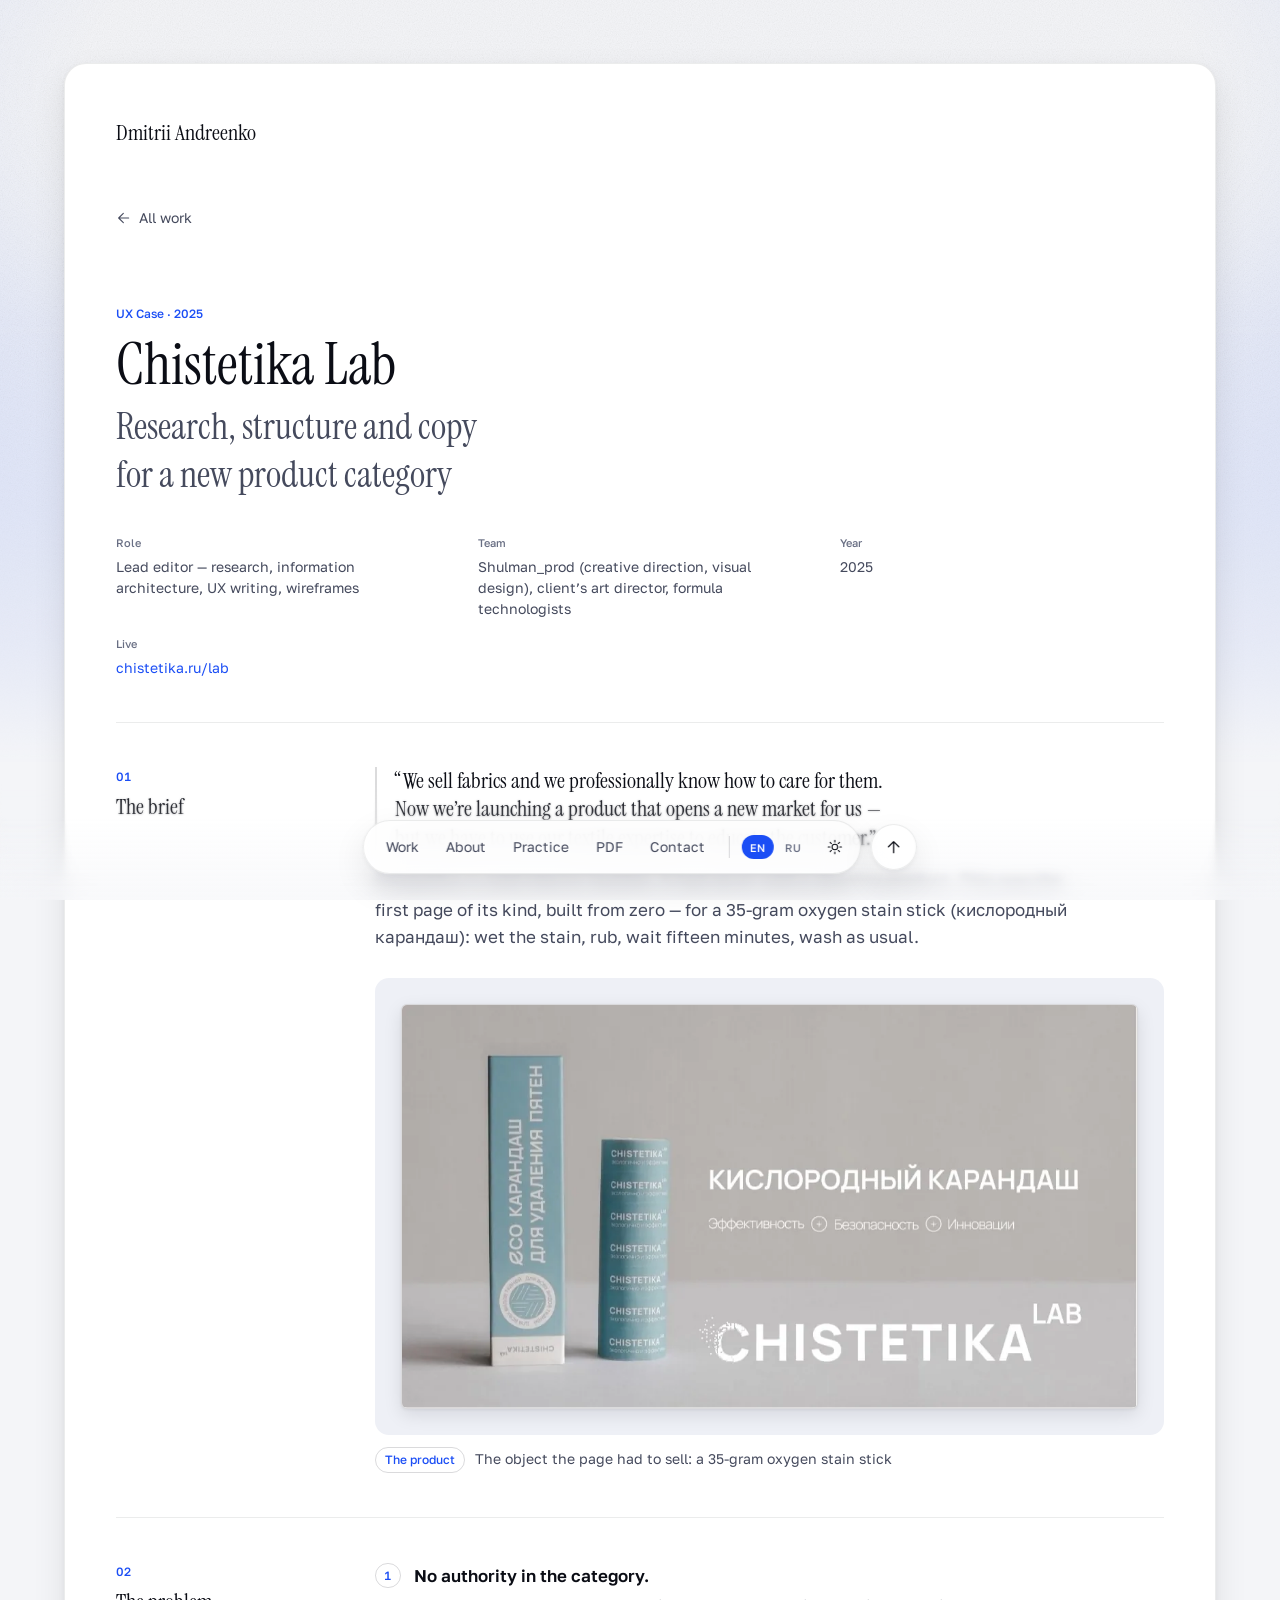
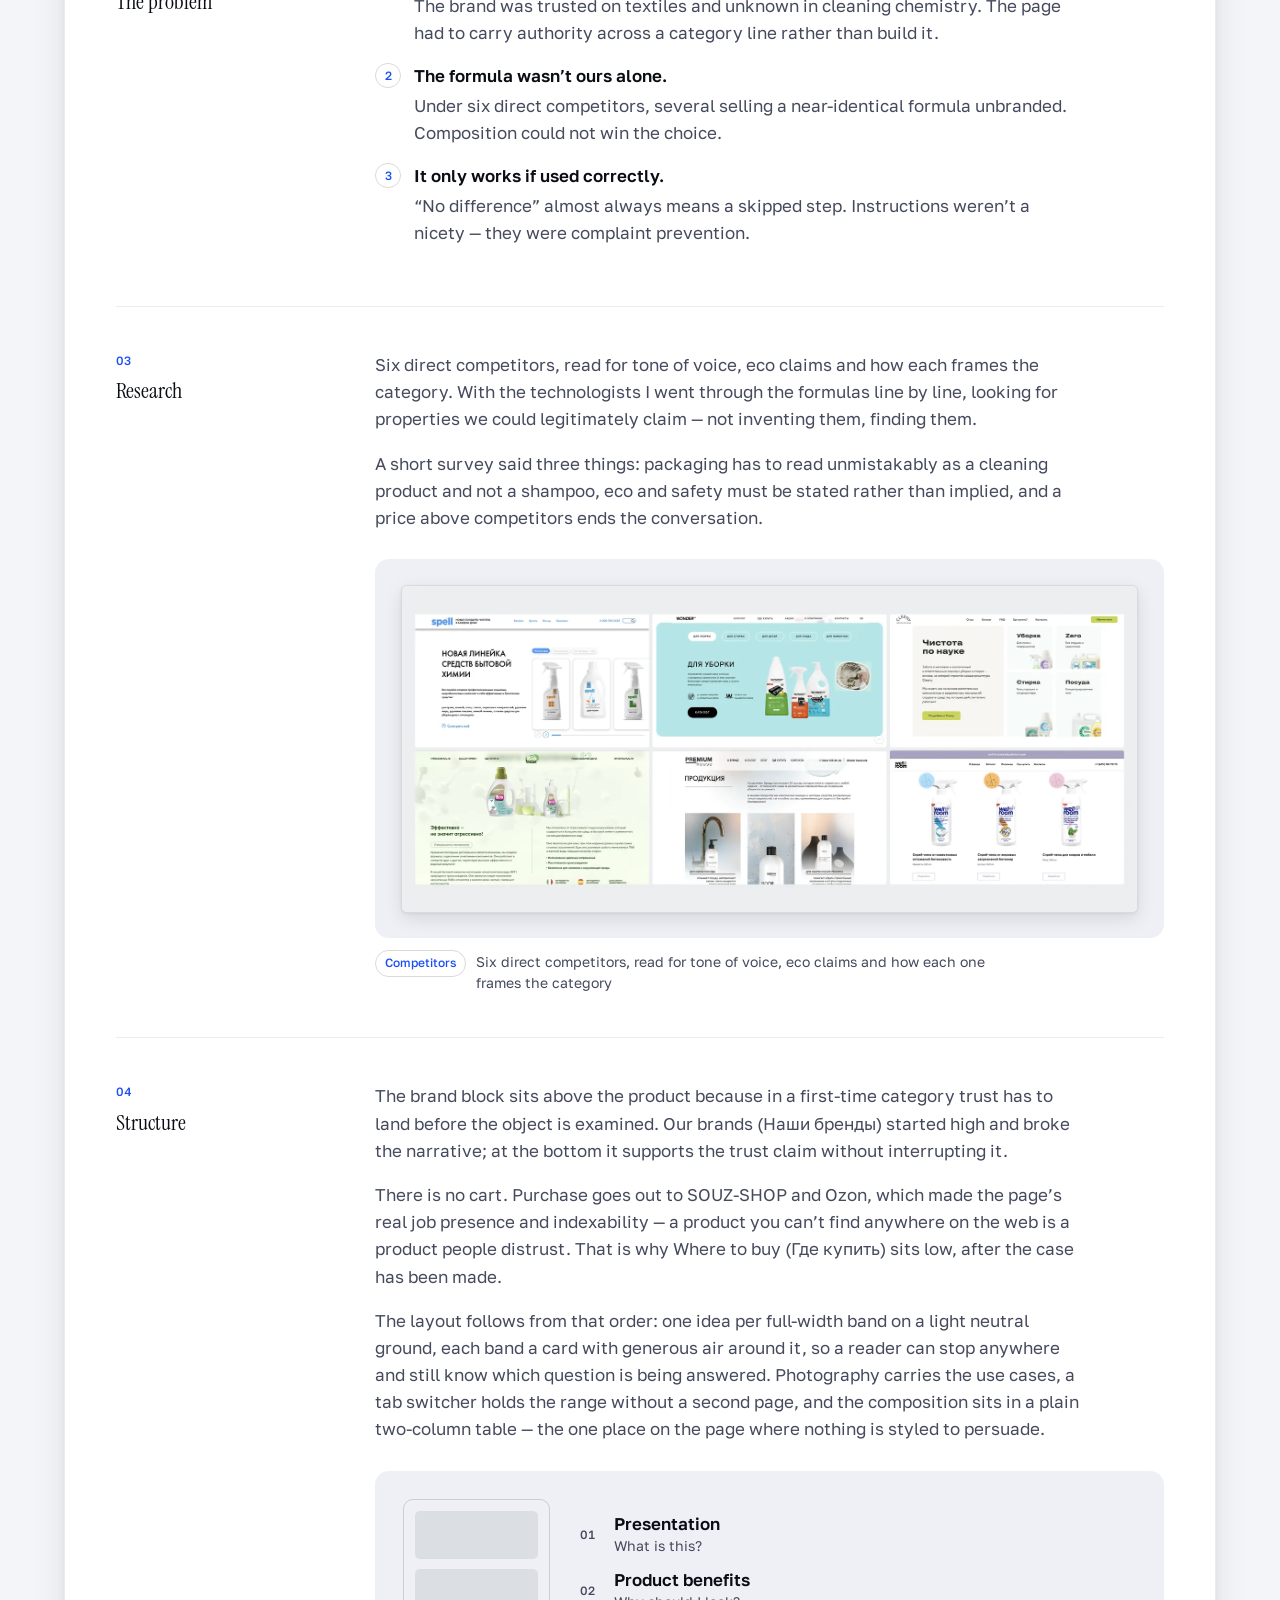
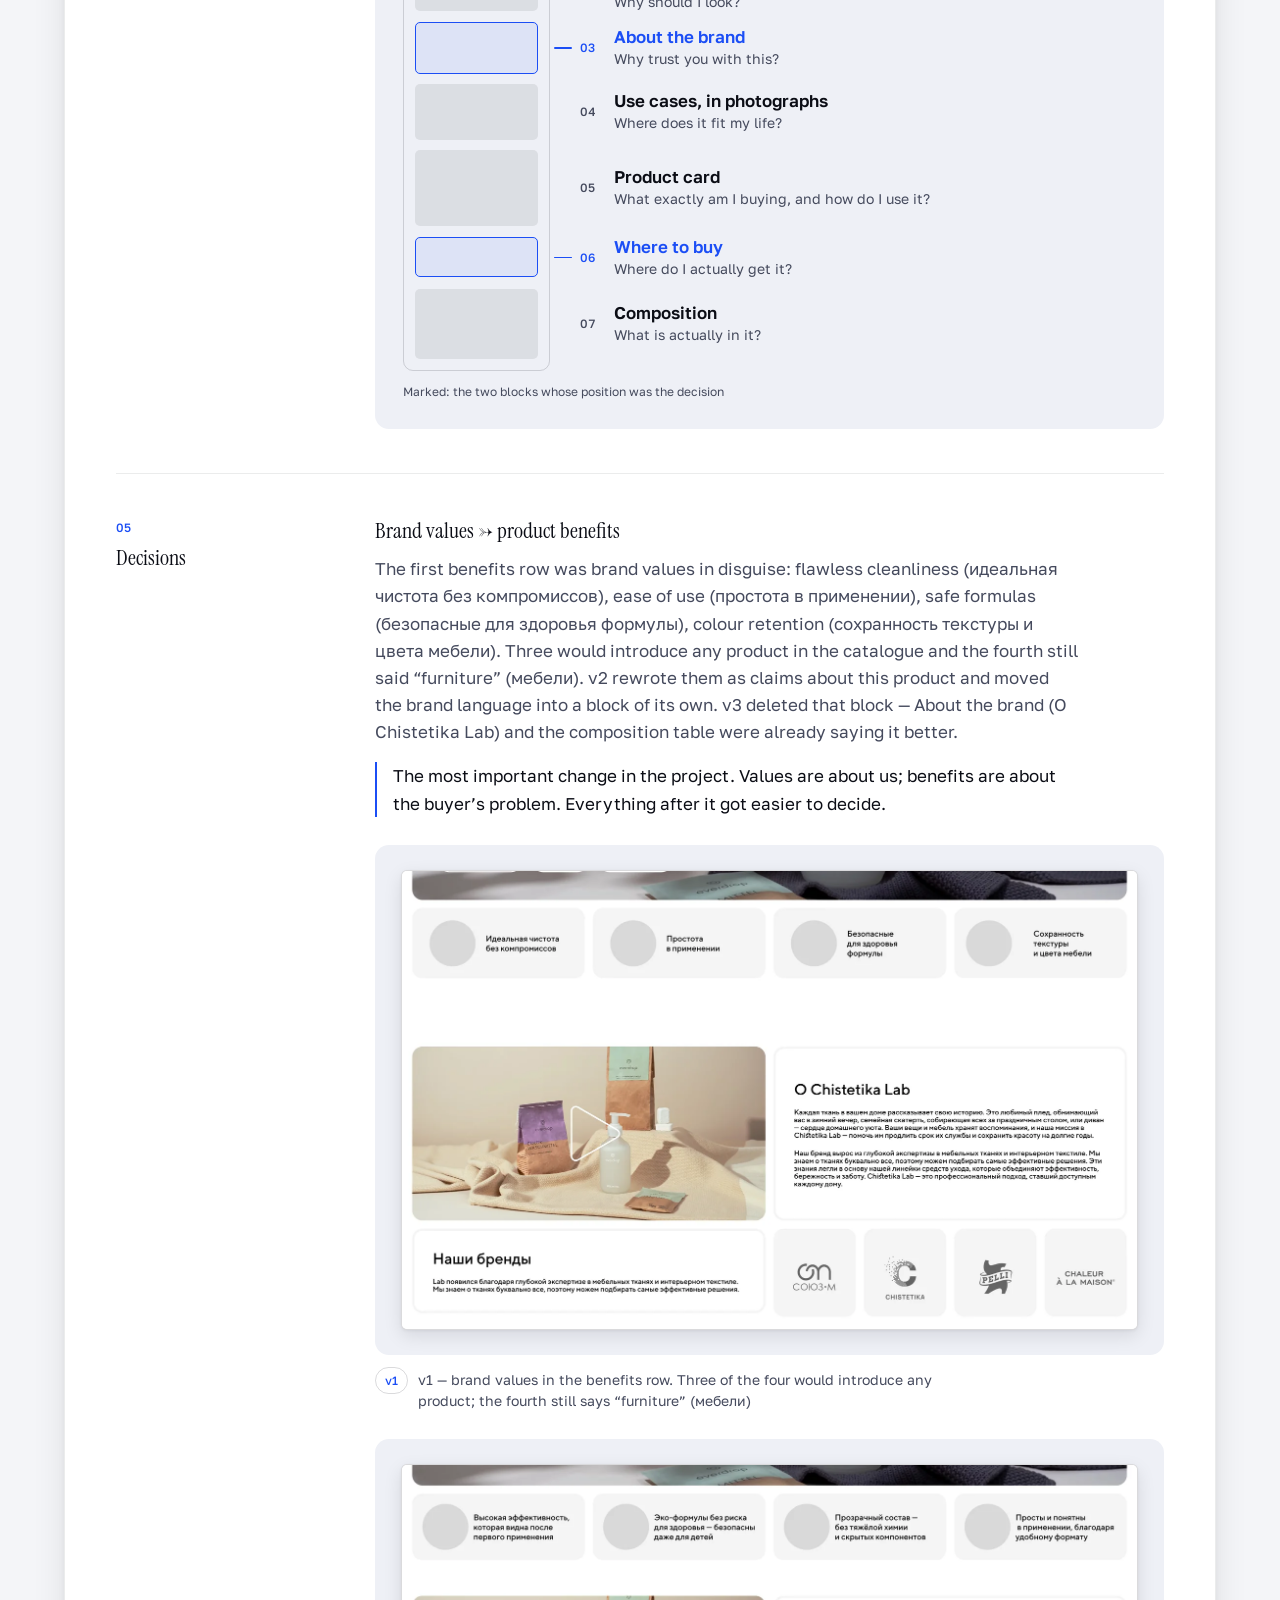
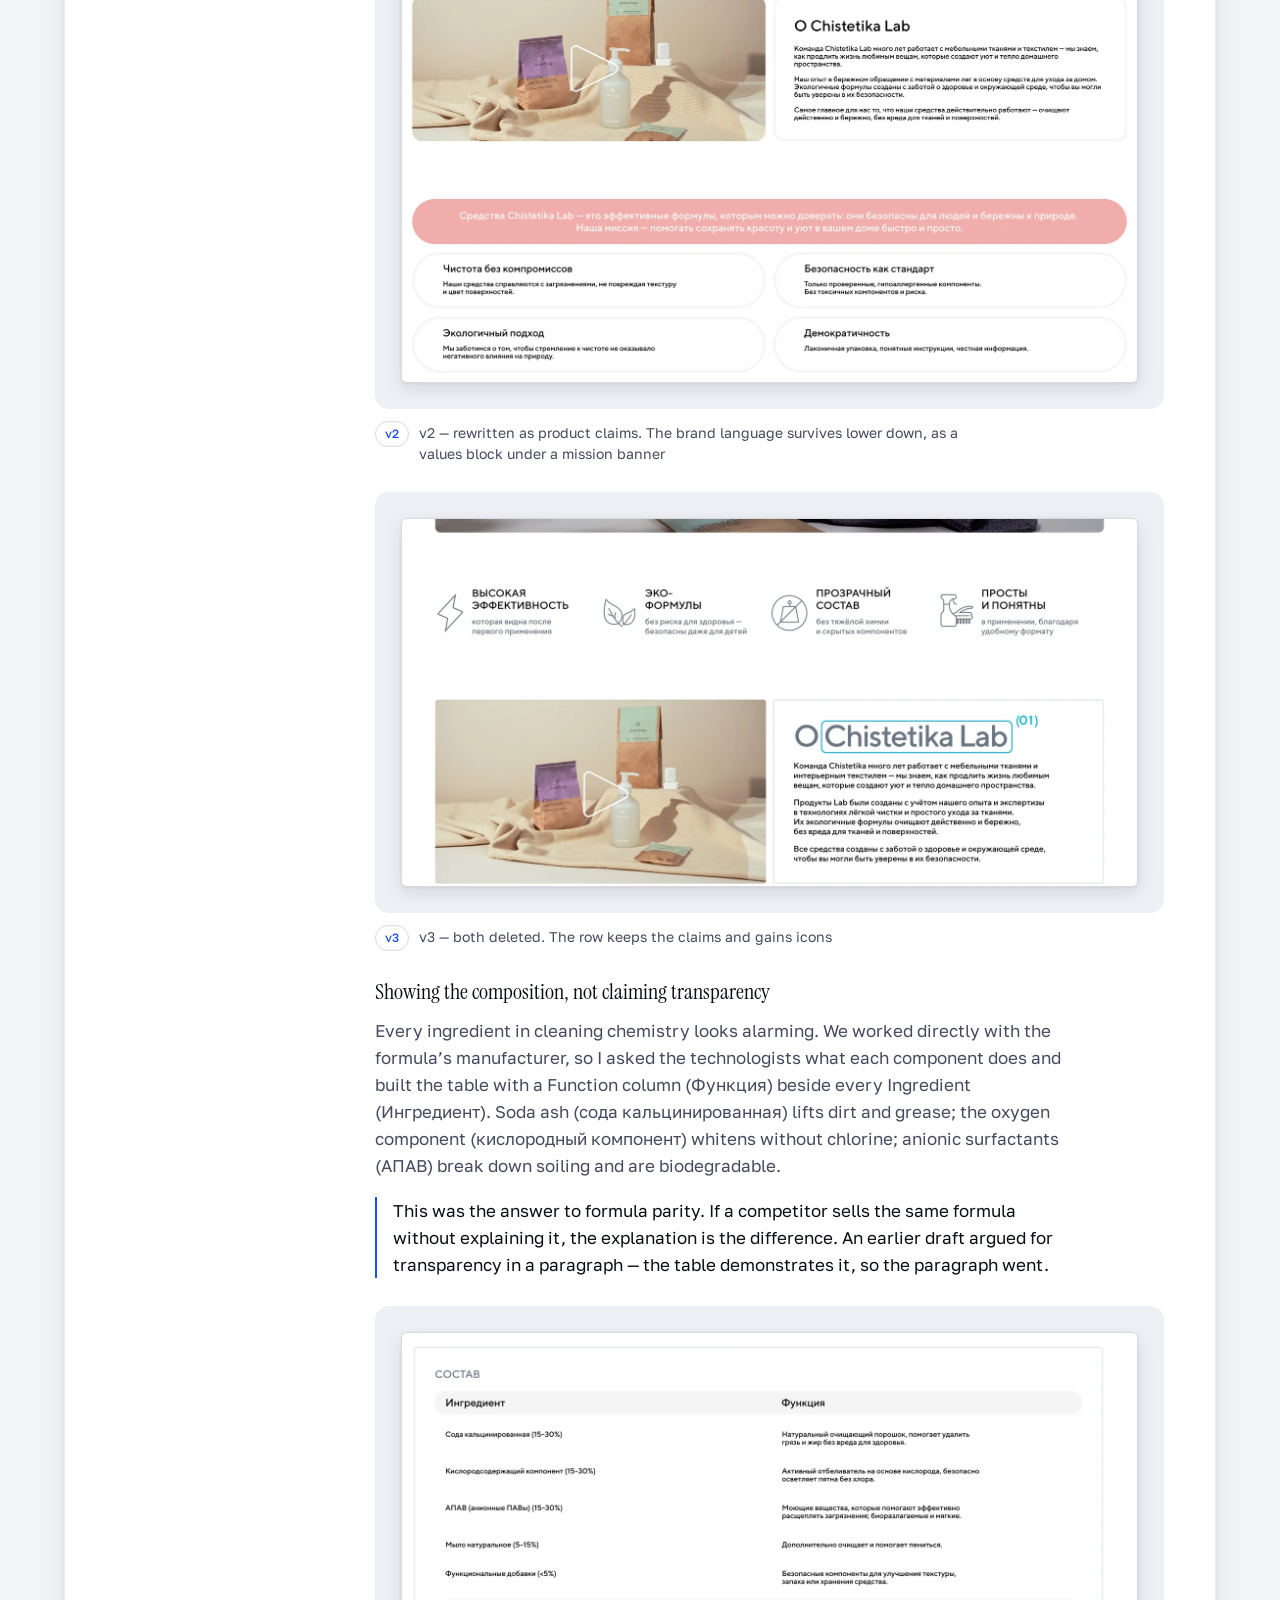
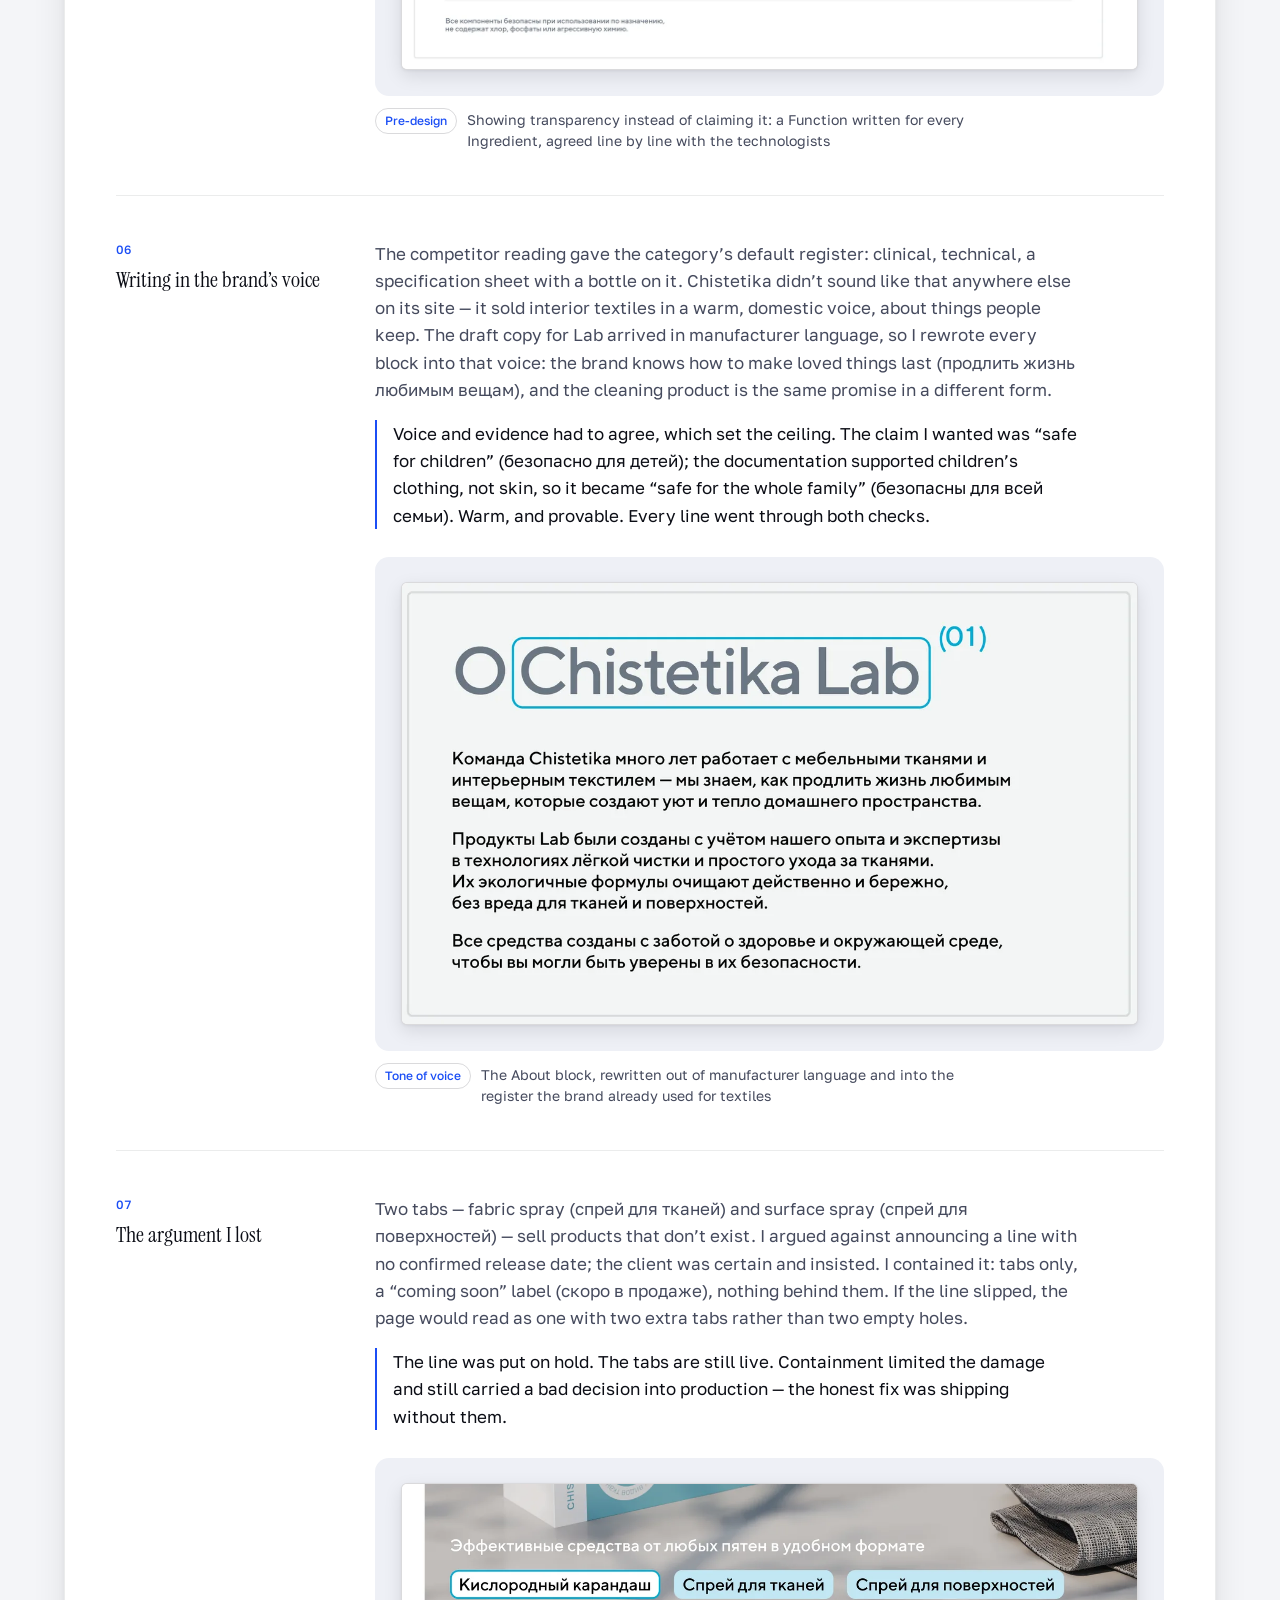
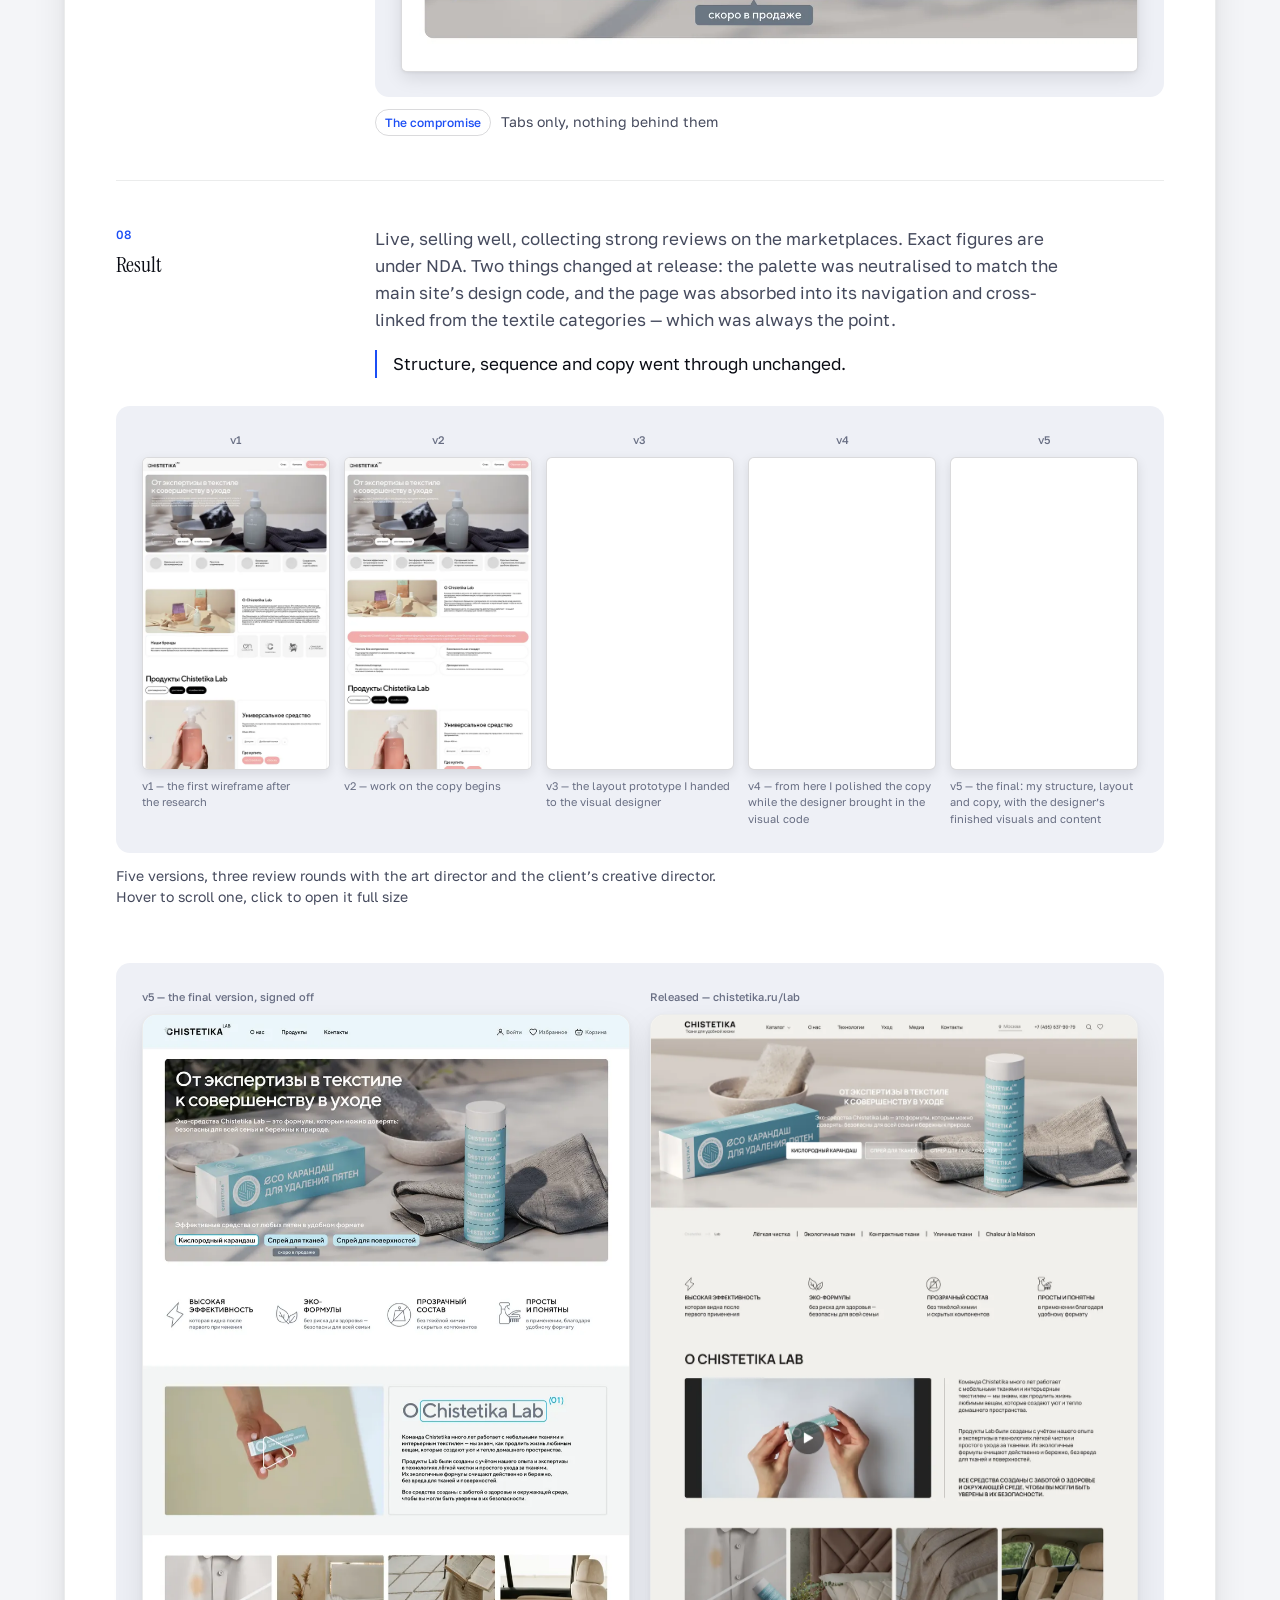
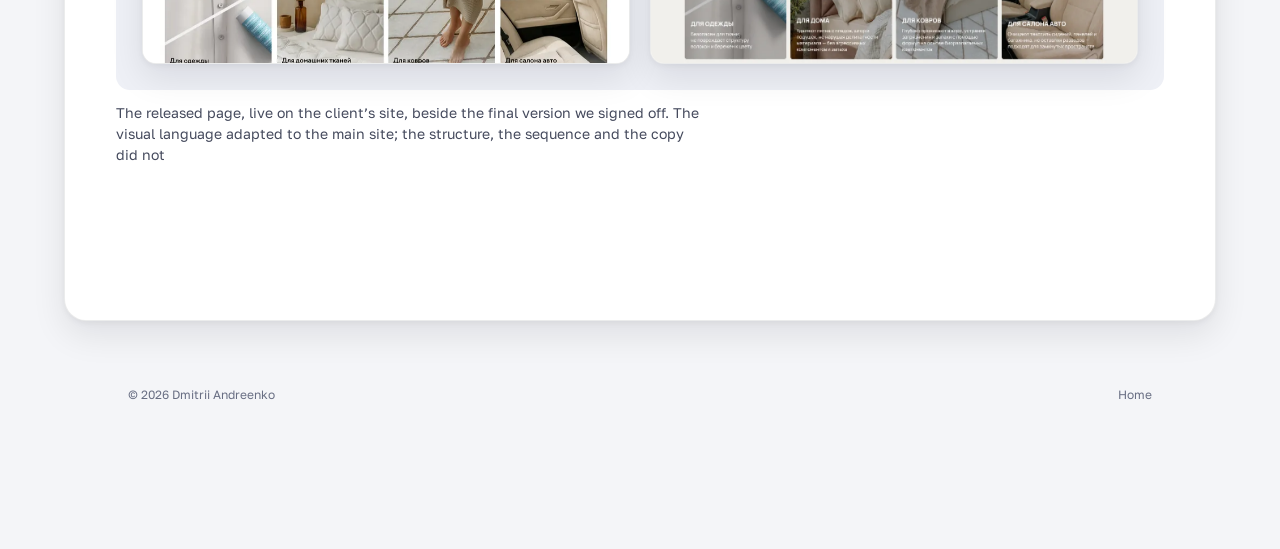
==== commit 81b4079e: "New CVs; browser-window covers with logos for the UX cases" ====
--- a/case-chistetika.html
+++ b/case-chistetika.html
@@ -44,8 +44,8 @@
         <p class="case__sub" data-i18n="cs.sub">A landing page for a product category the brand had never sold</p>
 
         <dl class="case__meta">
-          <div><dt data-i18n="cs.k.role">Role</dt><dd data-i18n="cs.v.role">Lead editor &amp; UX writer</dd></div>
-          <div><dt data-i18n="cs.k.team">Team</dt><dd data-i18n="cs.v.team">Shulman_prod (creative studio: creative director, visual designer), client’s art director, formula technologists</dd></div>
+          <div><dt data-i18n="cs.k.role">Role</dt><dd data-i18n="cs.v.role">Lead editor — research, information architecture, UX writing, wireframes</dd></div>
+          <div><dt data-i18n="cs.k.team">Team</dt><dd data-i18n="cs.v.team">Shulman_prod (creative direction, visual design), client’s art director, formula technologists</dd></div>
           <div><dt data-i18n="cs.k.year">Year</dt><dd data-i18n="cs.v.year">2025</dd></div>
           <div><dt data-i18n="cs.k.live">Live</dt><dd><a href="https://chistetika.ru/lab" target="_blank" rel="noopener" data-i18n="cs.v.live">chistetika.ru/lab</a></dd></div>
         </dl>
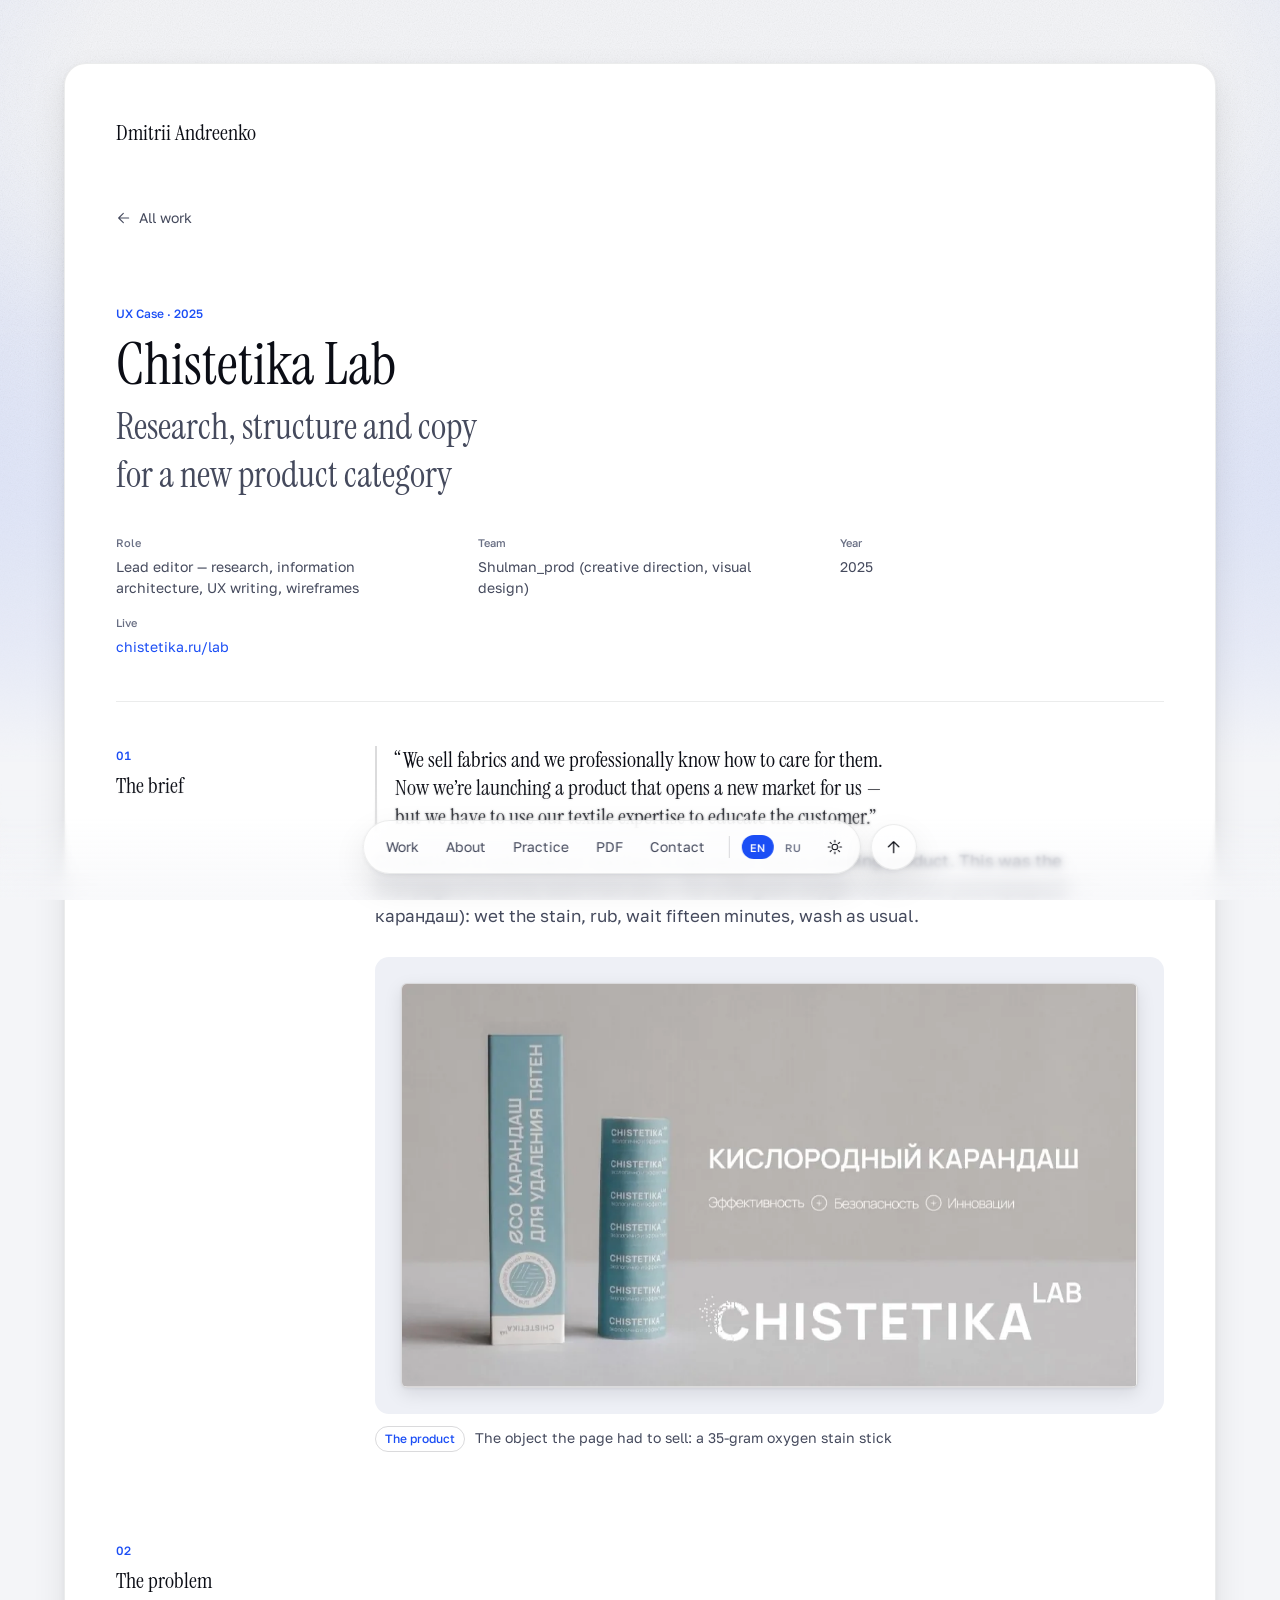
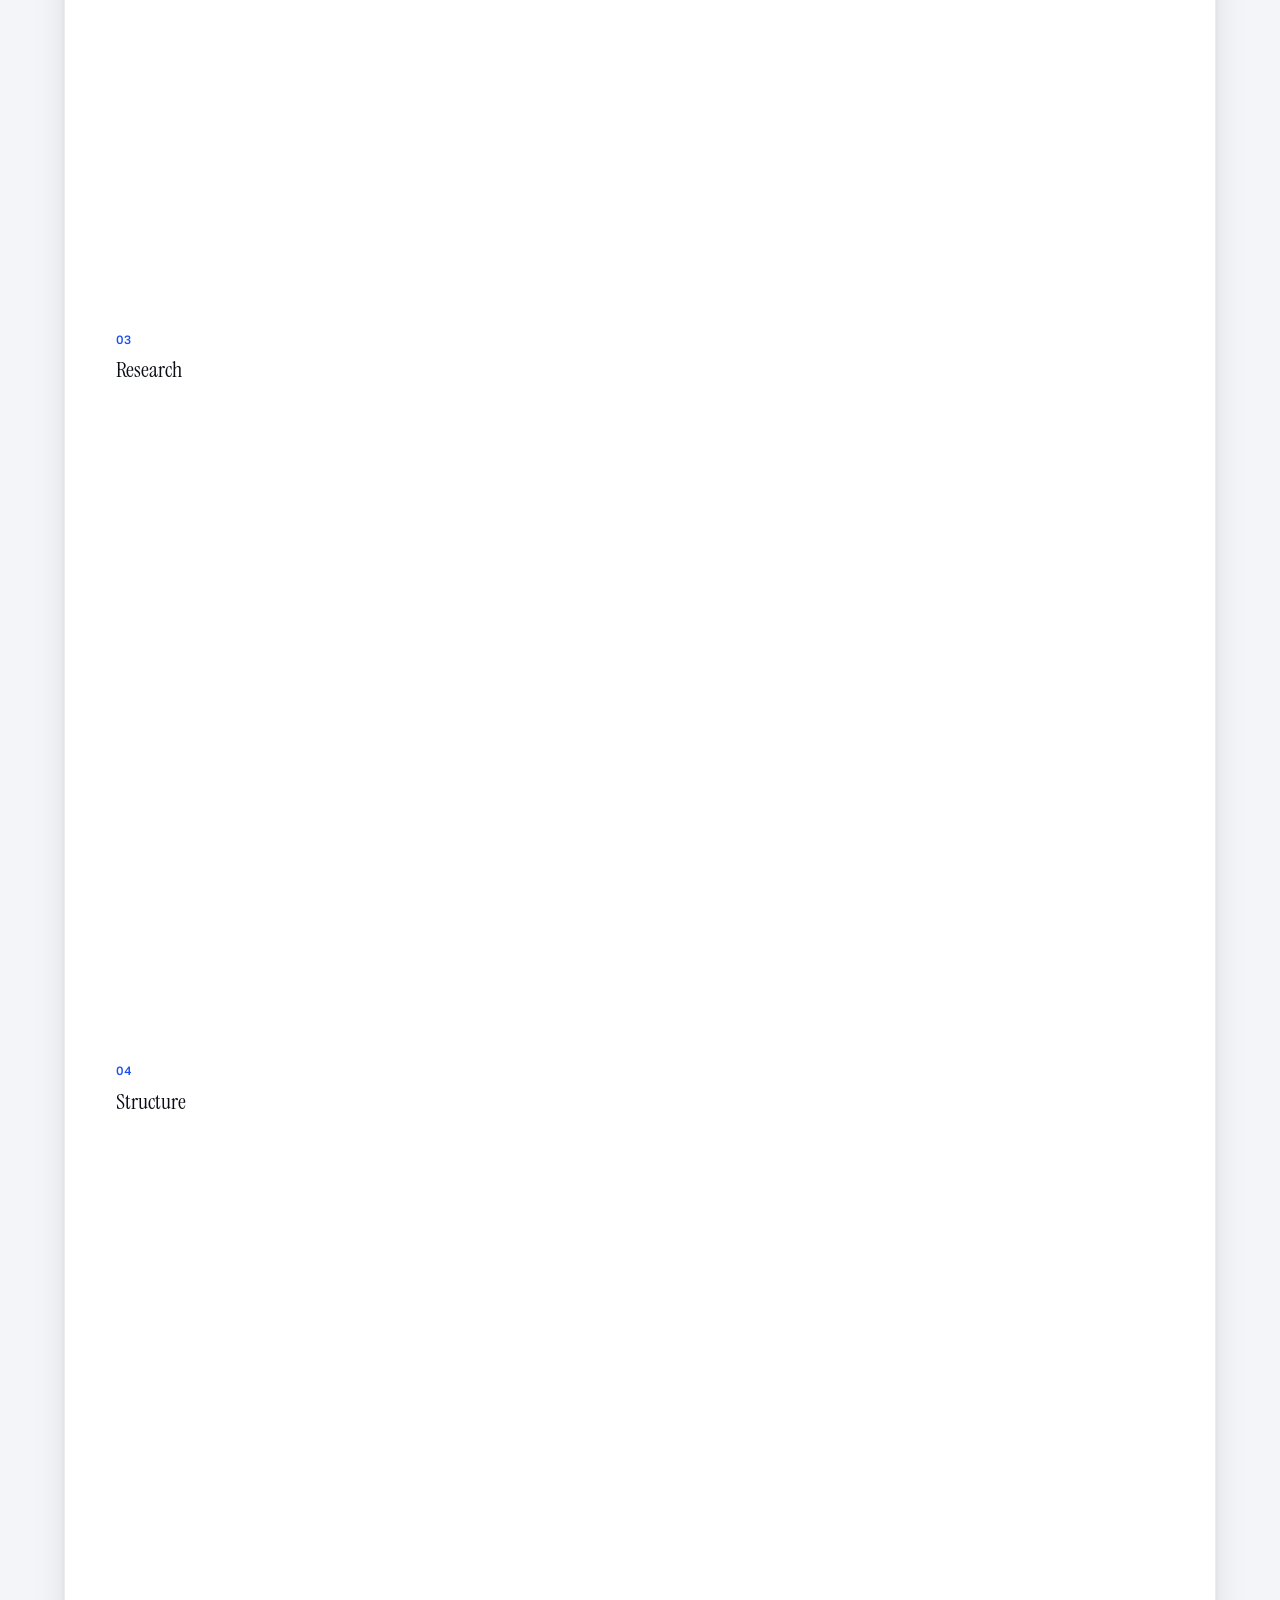
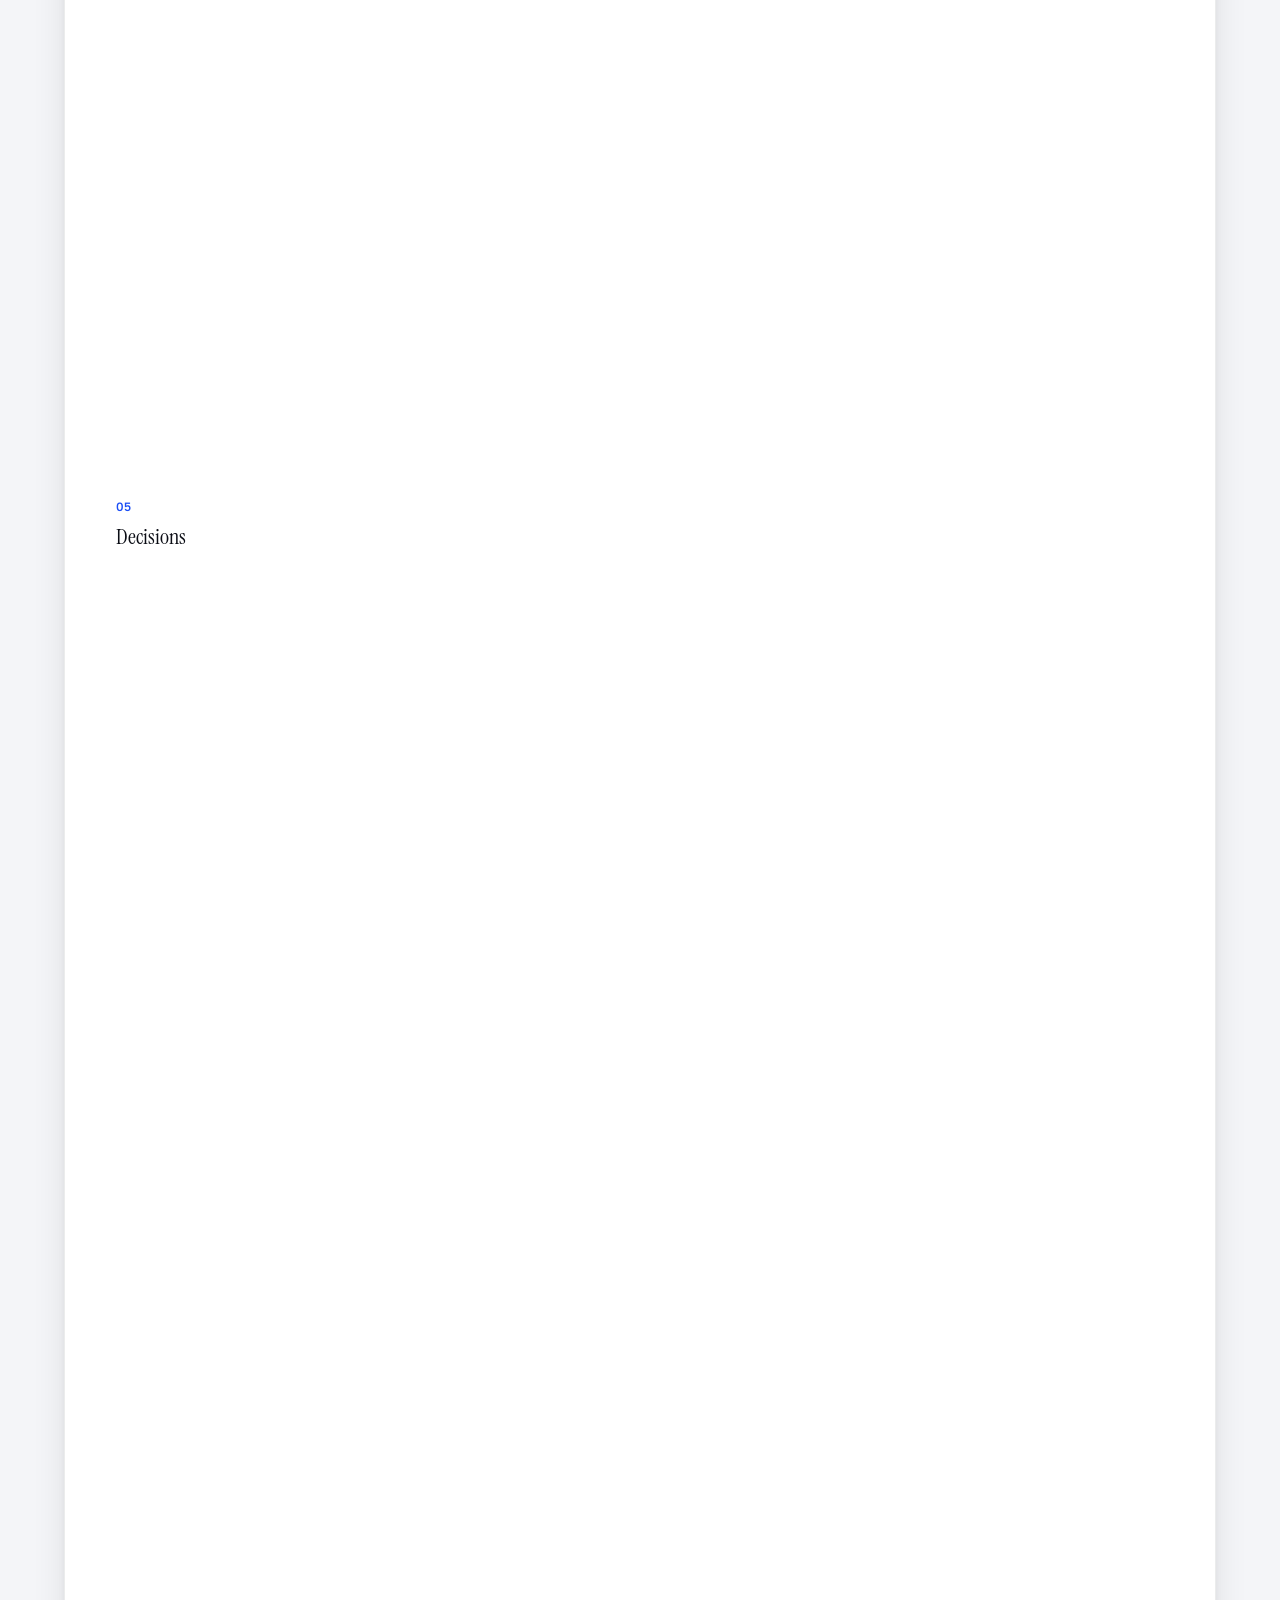
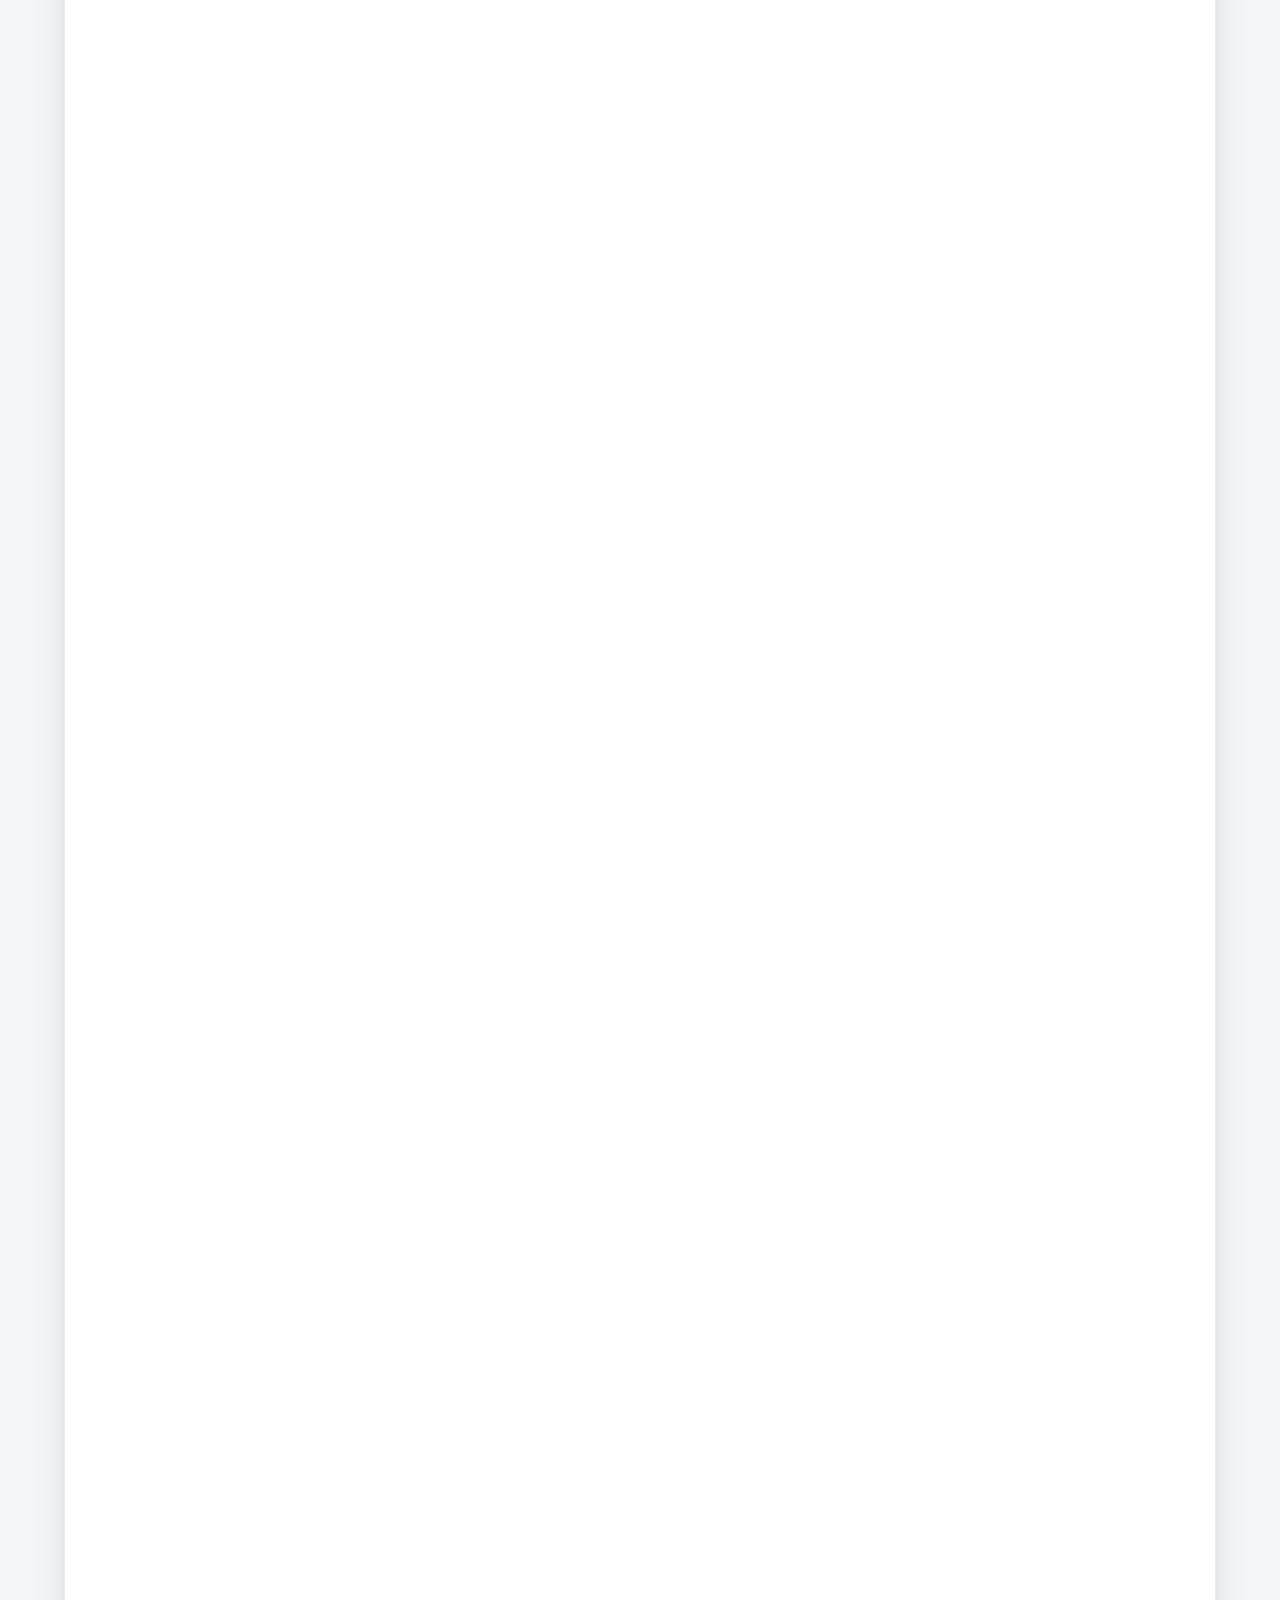
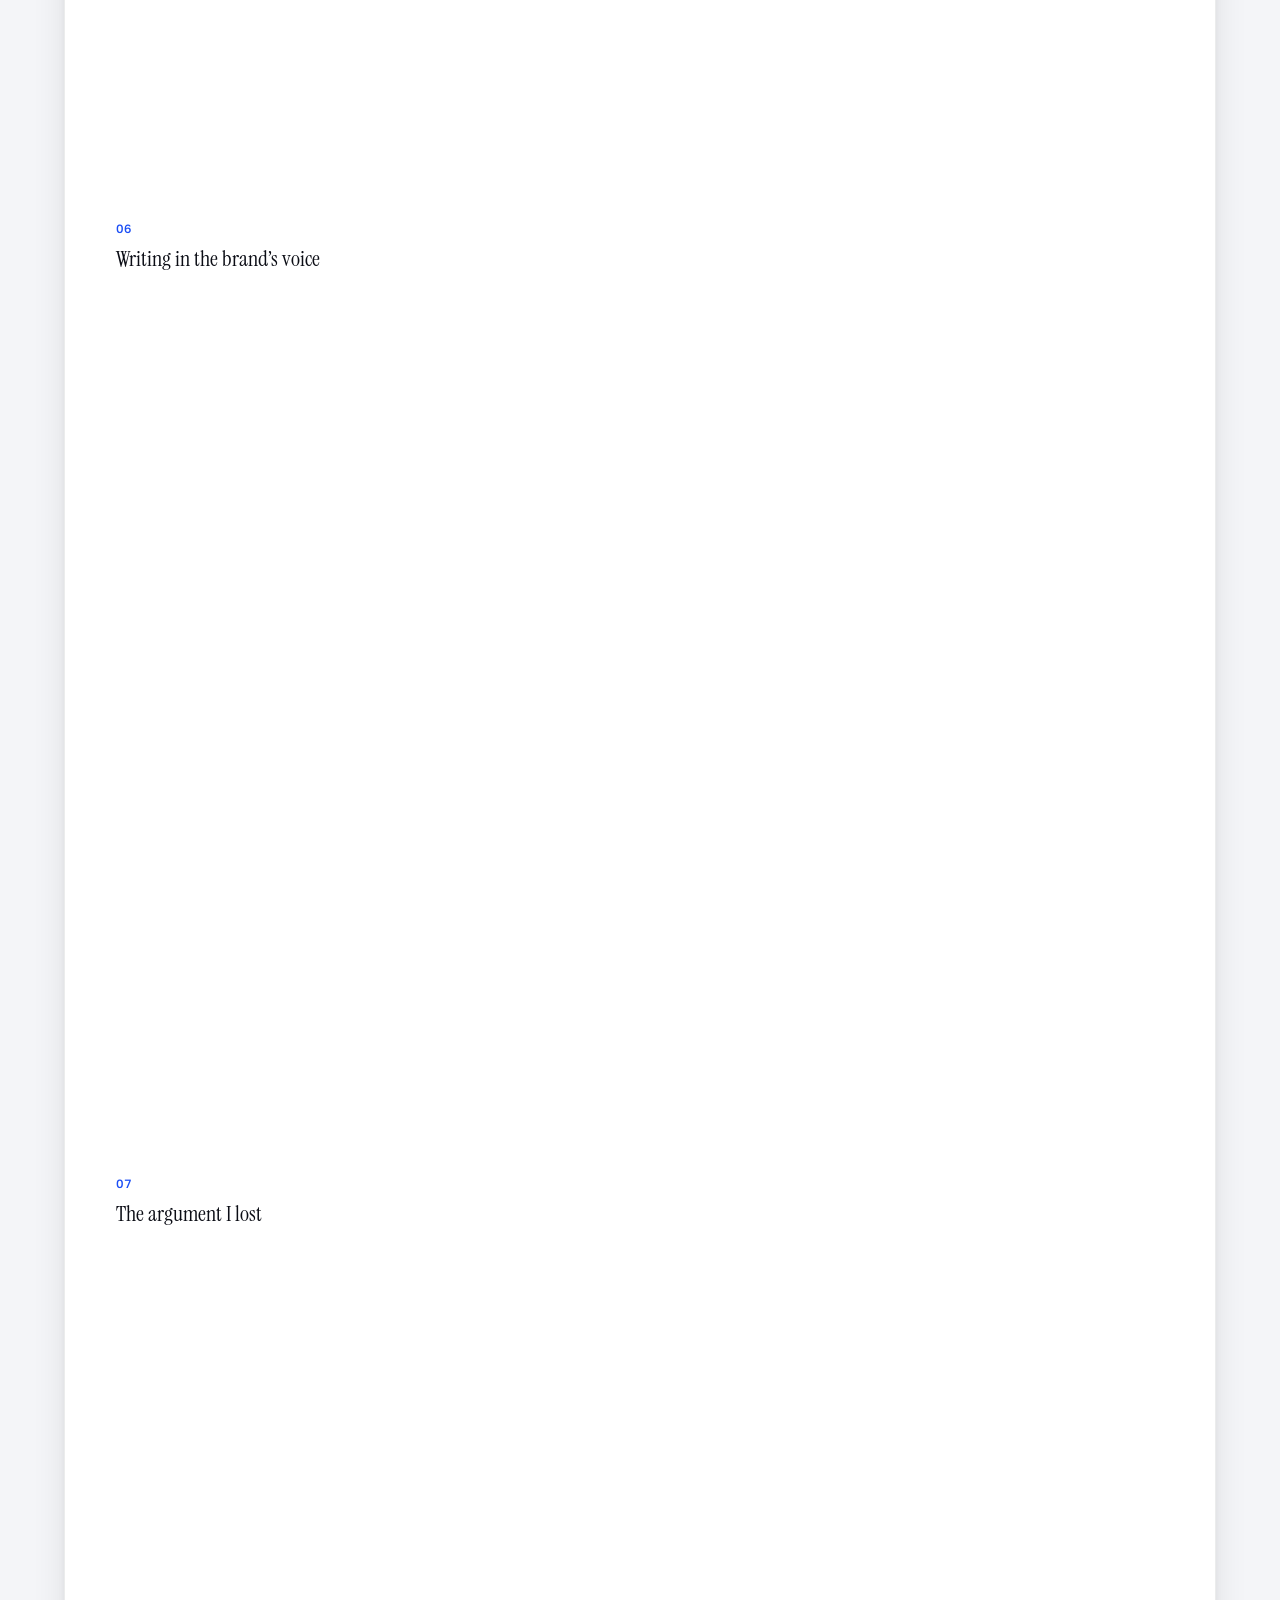
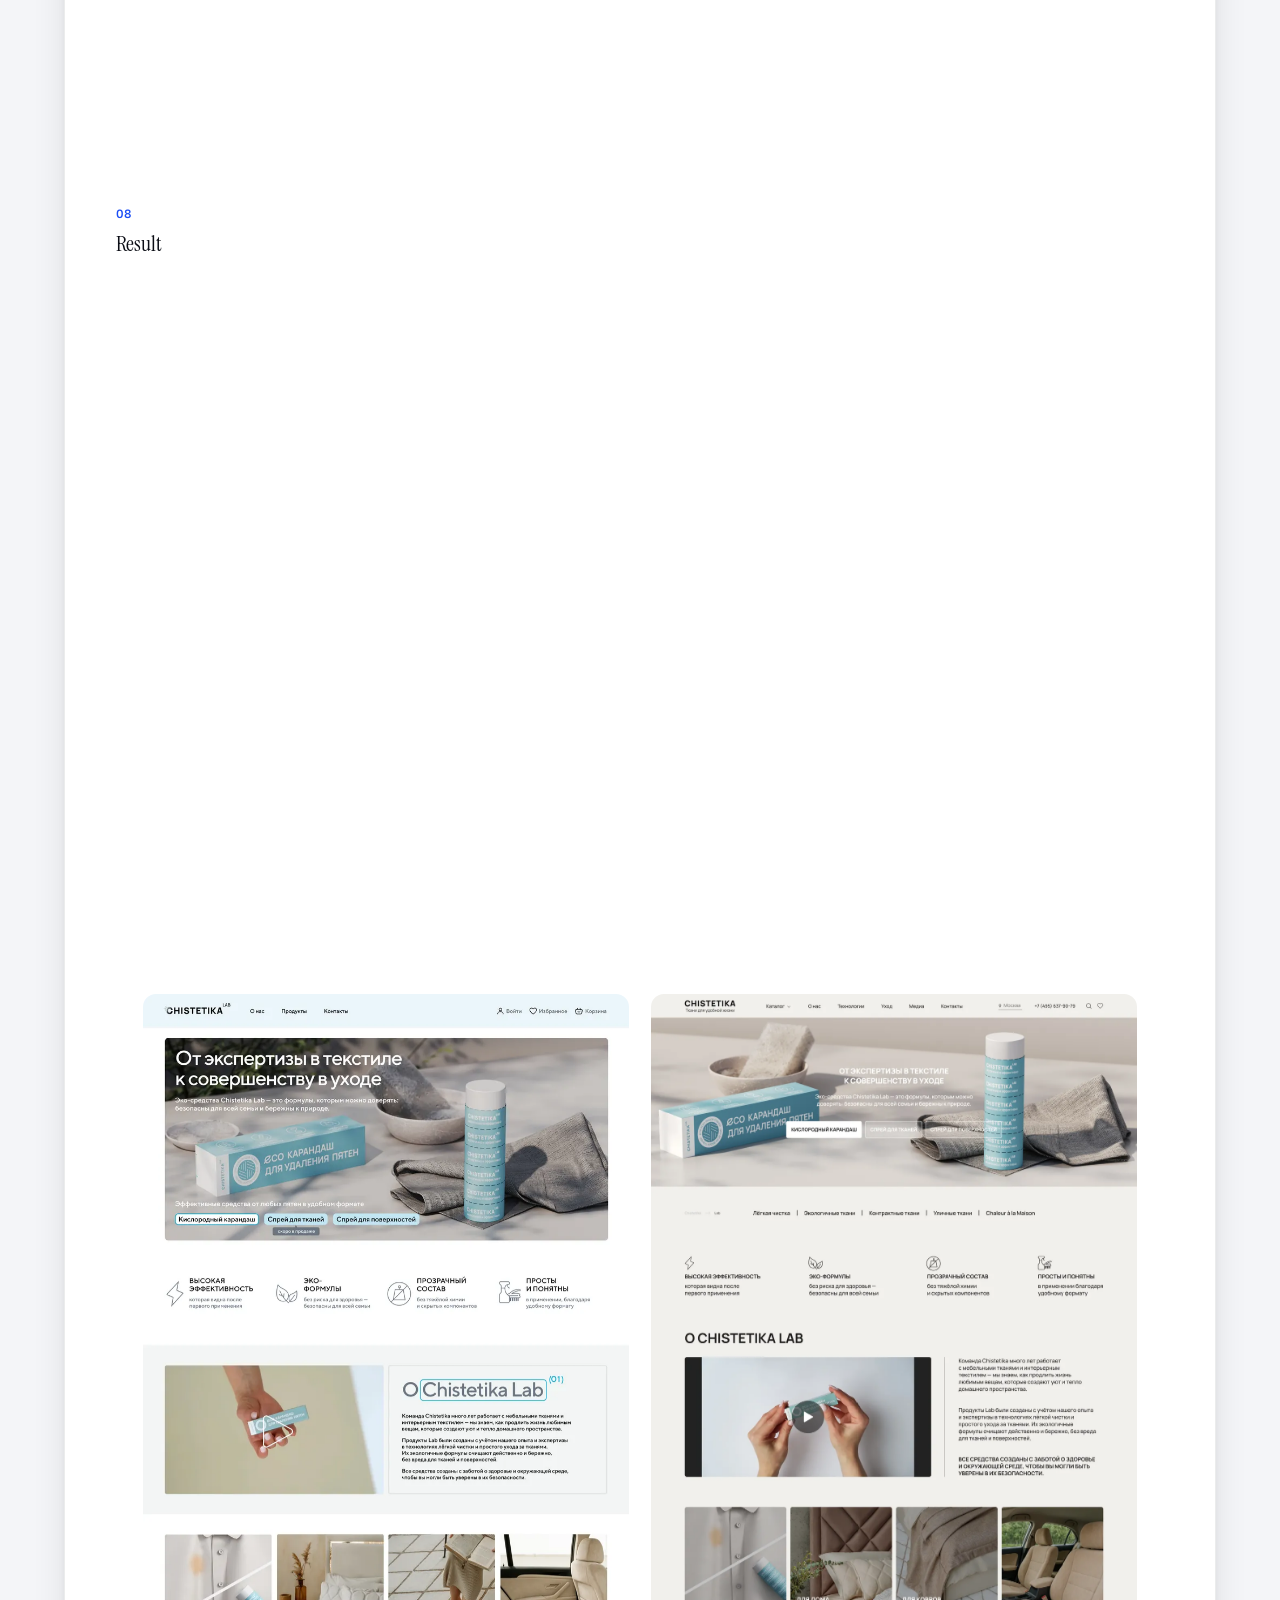
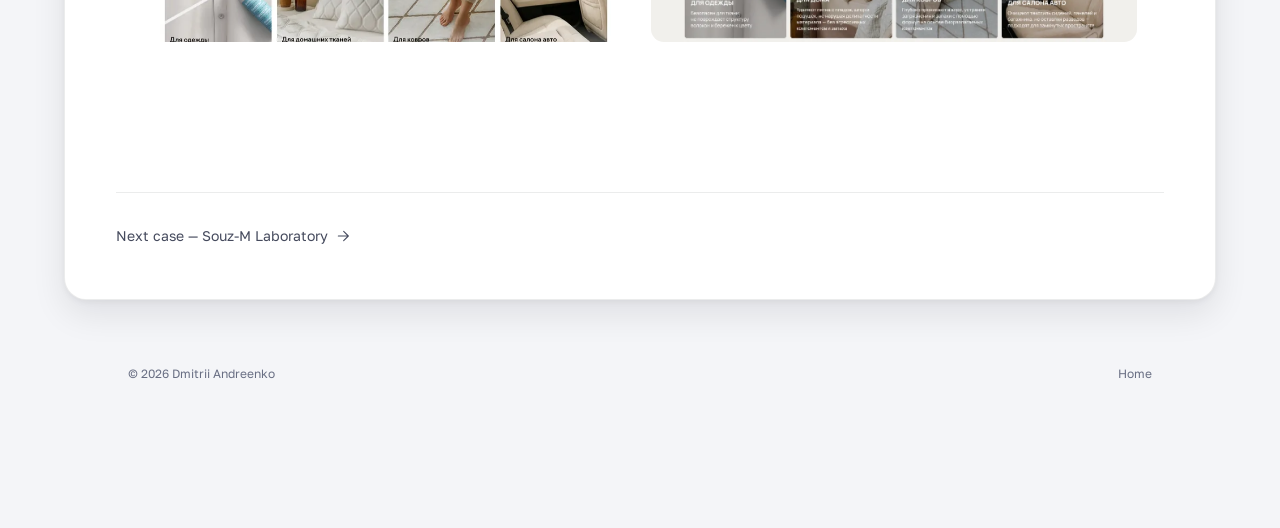
==== commit f78a3a5b: "Same role and team line in both cases" ====
--- a/case-chistetika.html
+++ b/case-chistetika.html
@@ -45,7 +45,7 @@
 
         <dl class="case__meta">
           <div><dt data-i18n="cs.k.role">Role</dt><dd data-i18n="cs.v.role">Lead editor — research, information architecture, UX writing, wireframes</dd></div>
-          <div><dt data-i18n="cs.k.team">Team</dt><dd data-i18n="cs.v.team">Shulman_prod (creative direction, visual design), client’s art director, formula technologists</dd></div>
+          <div><dt data-i18n="cs.k.team">Team</dt><dd data-i18n="cs.v.team">Shulman_prod (creative direction, visual design)</dd></div>
           <div><dt data-i18n="cs.k.year">Year</dt><dd data-i18n="cs.v.year">2025</dd></div>
           <div><dt data-i18n="cs.k.live">Live</dt><dd><a href="https://chistetika.ru/lab" target="_blank" rel="noopener" data-i18n="cs.v.live">chistetika.ru/lab</a></dd></div>
         </dl>
